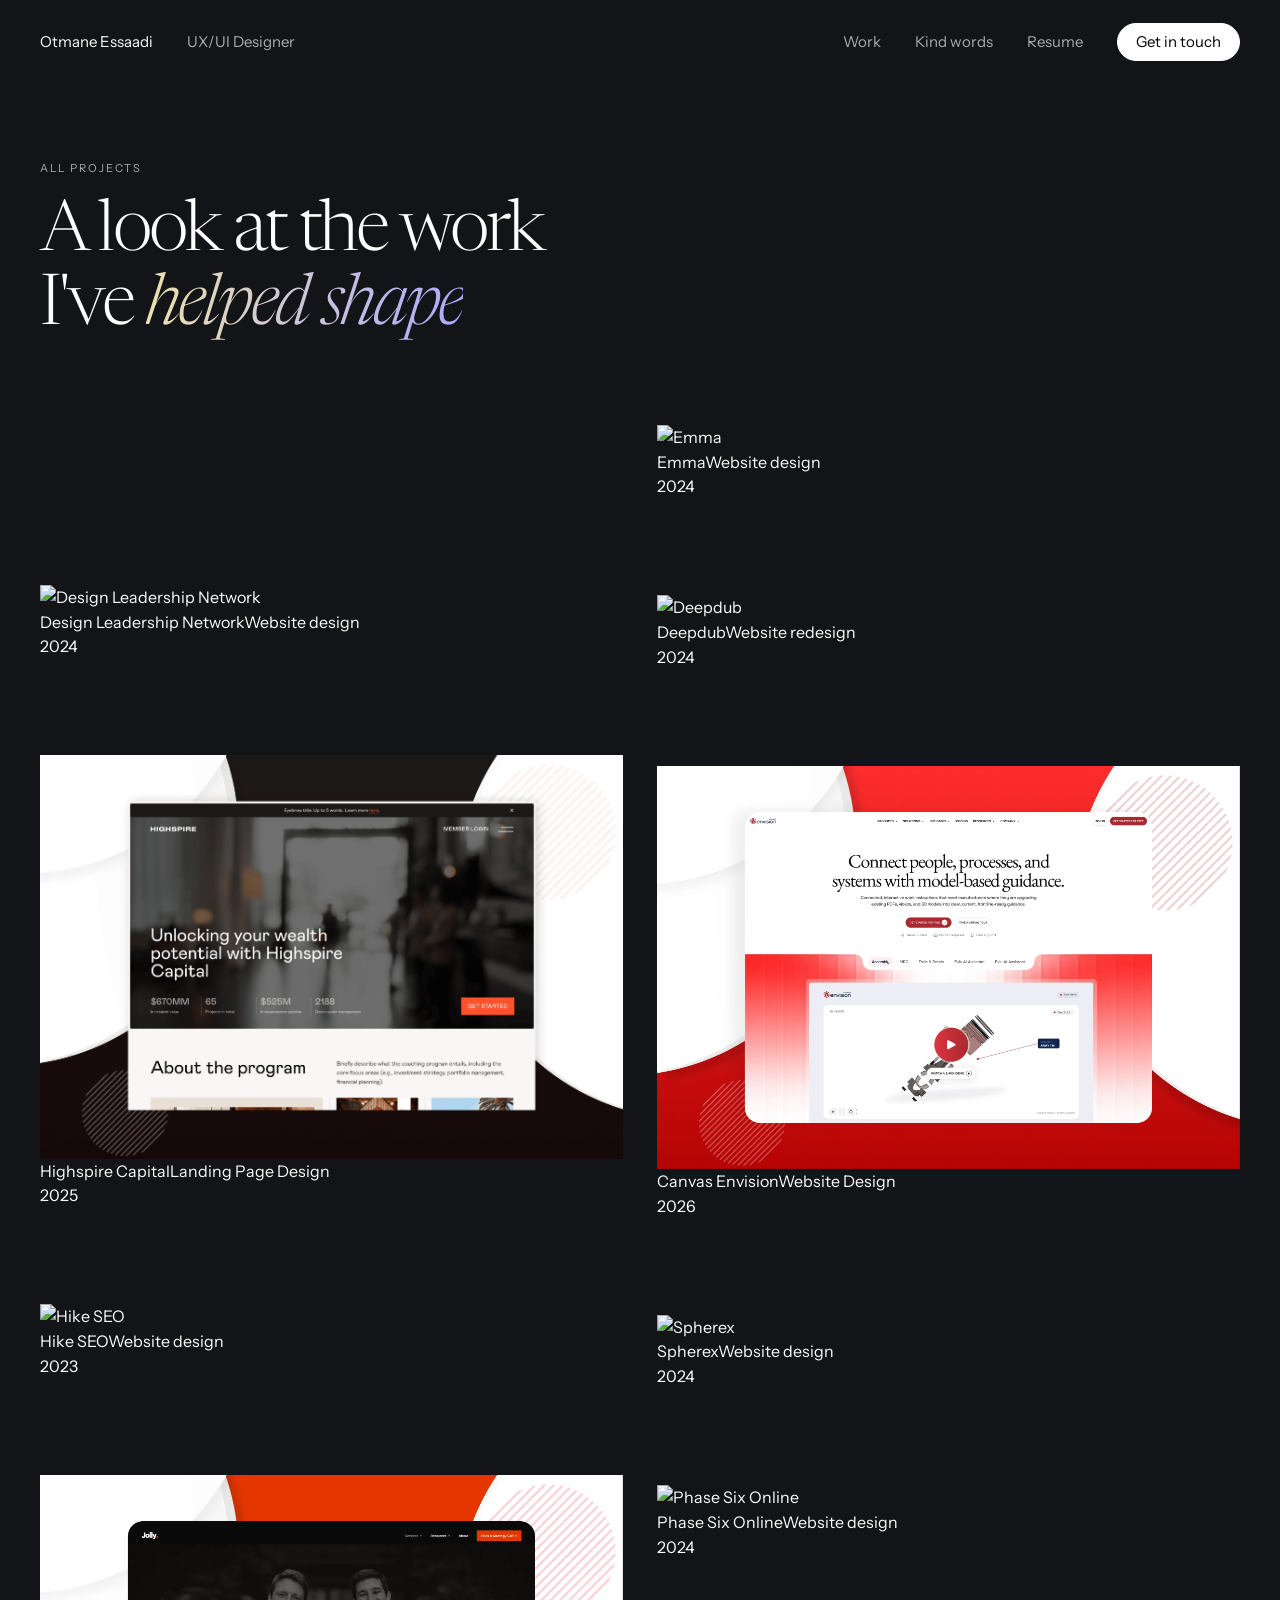
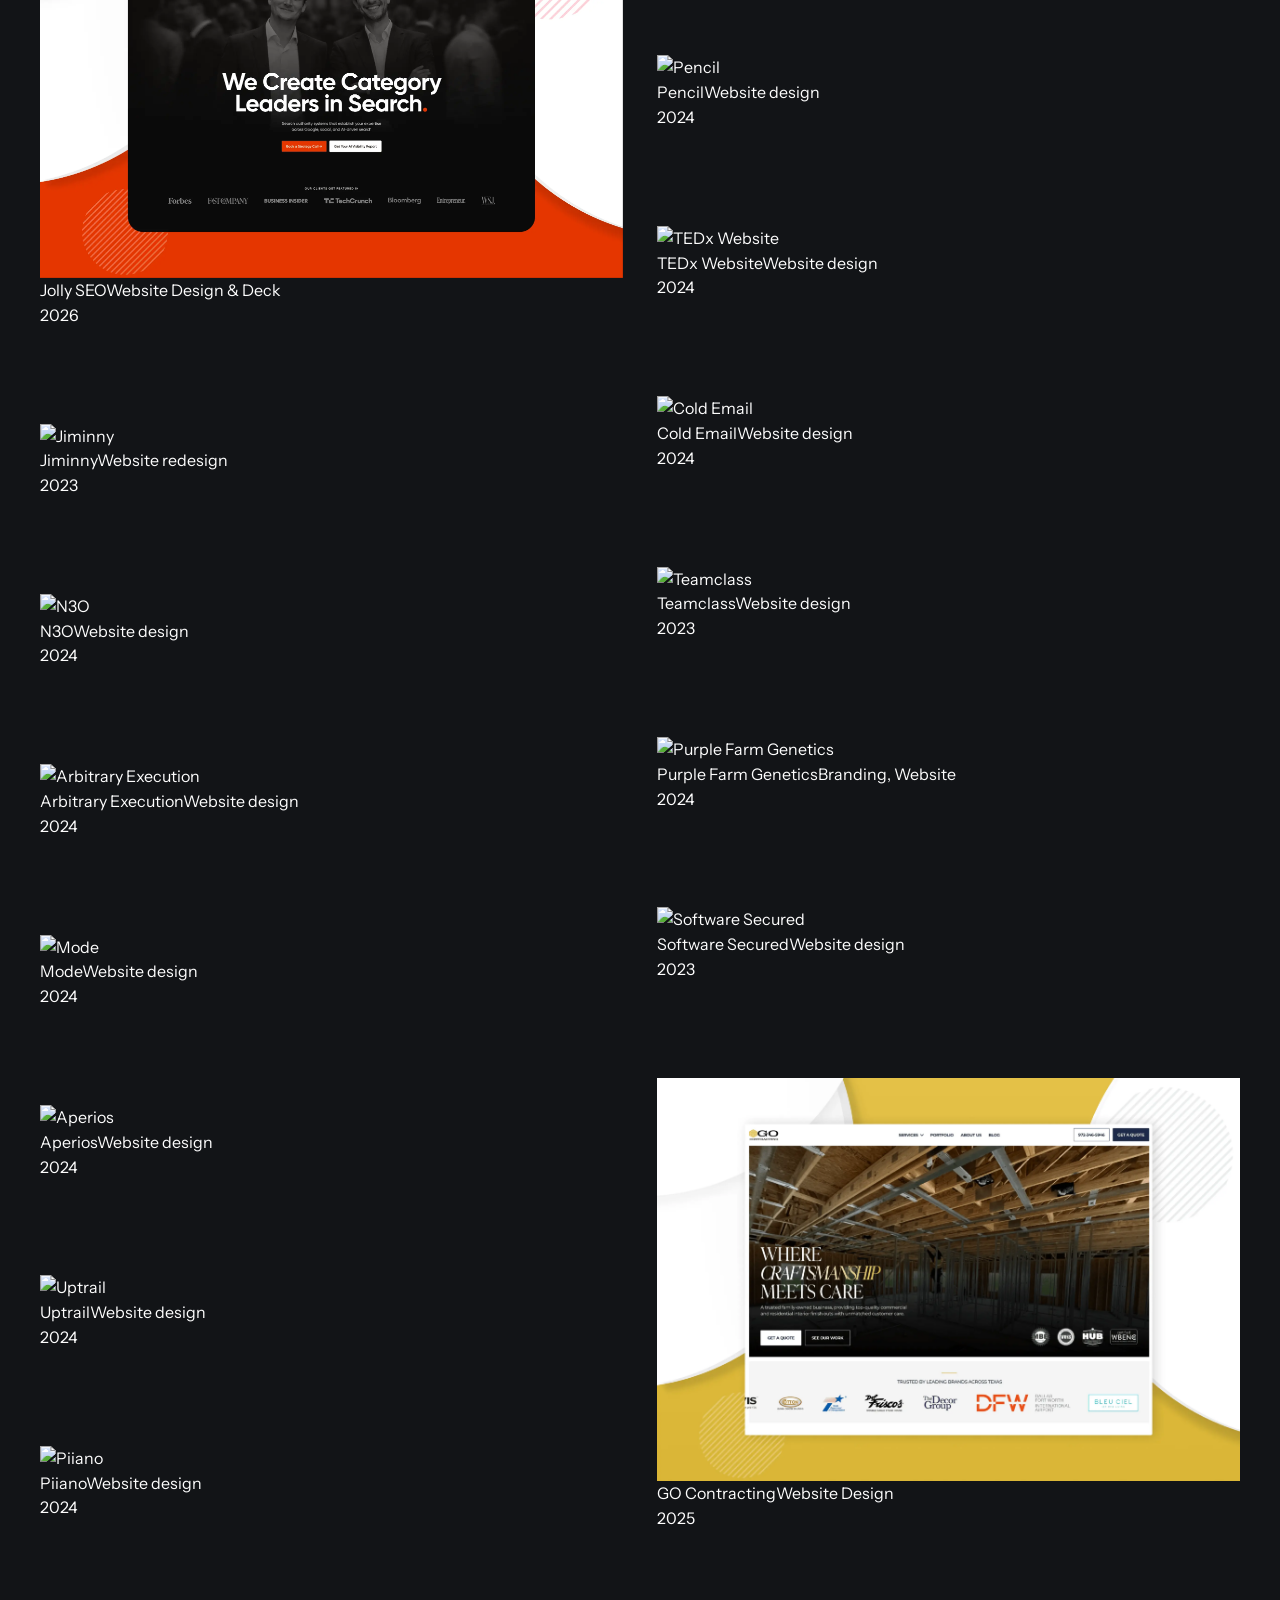
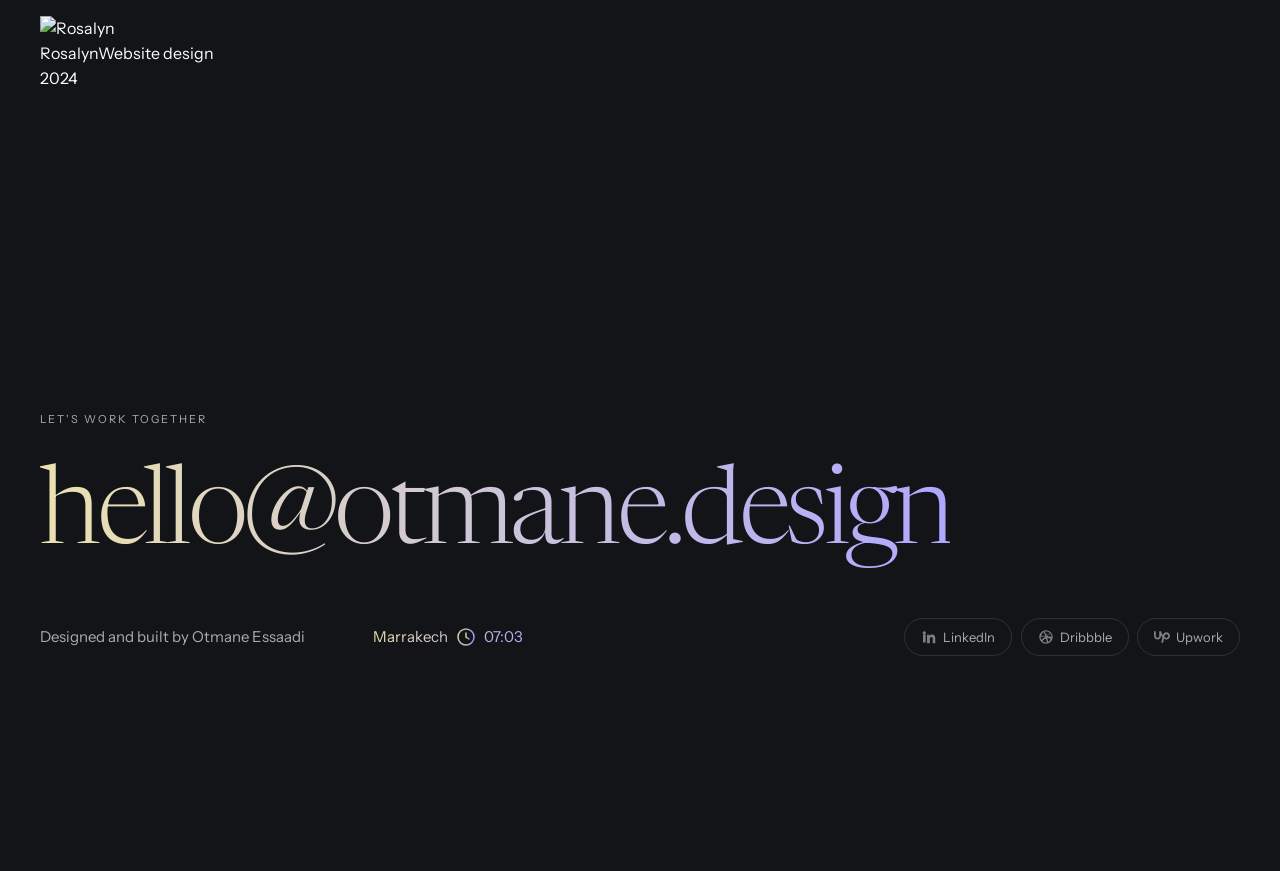
==== work.html @ 9b6d316b "as" ====
<!DOCTYPE html>
<html lang="en">
<head>
<meta charset="UTF-8" />
<meta name="viewport" content="width=device-width, initial-scale=1" />
<title>Work — Otmane Essaadi</title>
<meta name="description" content="Selected work by Otmane Essaadi — UX/UI Designer based in Marrakech. Website design, digital product design, and design systems for clients worldwide." />
<meta name="robots" content="index, follow" />
<meta property="og:type" content="website" />
<meta property="og:url" content="https://otmane.design/work" />
<meta property="og:title" content="Work — Otmane Essaadi" />
<meta property="og:description" content="Selected work by Otmane Essaadi — UX/UI Designer based in Marrakech." />
<meta property="og:image" content="https://otmane.design/assets/img/highspire/mockup-3.webp" />
<meta name="twitter:card" content="summary_large_image" />
<meta name="twitter:title" content="Work — Otmane Essaadi" />
<meta name="twitter:image" content="https://otmane.design/assets/img/highspire/mockup-3.webp" />
<meta name="theme-color" content="#121417" />
<link rel="icon" type="image/png" href="/assets/img/favicon.png" />
<link rel="apple-touch-icon" href="/assets/img/favicon.png" />
<link rel="preconnect" href="https://fonts.googleapis.com" />
<link rel="preconnect" href="https://fonts.gstatic.com" crossorigin />
<link href="https://fonts.googleapis.com/css2?family=Instrument+Sans:wght@400;500;600;700&family=Newsreader:ital,wght@0,300;1,300&display=swap" rel="stylesheet" />
<link rel="stylesheet" href="/assets/style.css" />
<script src="/assets/ui.js"></script>
<script type="text/javascript">
    (function(c,l,a,r,i,t,y){
        c[a]=c[a]||function(){(c[a].q=c[a].q||[]).push(arguments)};
        t=l.createElement(r);t.async=1;t.src="https://www.clarity.ms/tag/"+i;
        y=l.getElementsByTagName(r)[0];y.parentNode.insertBefore(t,y);
    })(window, document, "clarity", "script", "xt51iv38h2");
</script>
</head>
<body>

  <div class="pg-transition" id="pgTransition" aria-hidden="true"></div>

  <div class="cursor" id="cursorFollower" aria-hidden="true"><svg class="cursor__arrow" viewBox="0 0 24 24" fill="none" stroke="currentColor" stroke-width="2"><path d="M7 17 17 7M9 7h8v8"/></svg></div>

  <nav class="nav" id="nav">
    <div class="nav__inner">
      <div class="nav__id">
        <a href="/" class="nav__name" data-name></a>
        <span class="nav__role" data-role-title></span>
      </div>
      <div class="nav__links">
        <a href="work.html" class="nav__link--desktop">Work</a>
        <a href="index.html#kindwords" class="nav__link--desktop">Kind words</a>
        <a href="#" class="nav__link--desktop" data-nav-resume>Resume</a>
        <a href="#" class="nav__cta" data-work-cta>Get in touch</a>
        <button class="nav__burger" id="navBurger" type="button" aria-label="Open menu" aria-expanded="false" aria-controls="mobileMenu">
          <span class="nav__burger-box"><span></span><span></span></span>
        </button>
      </div>
    </div>
  </nav>

  <div class="mobile-menu" id="mobileMenu" aria-hidden="true">
    <div class="mobile-menu__links">
      <a href="work.html">Work</a>
      <a href="index.html#kindwords">Kind words</a>
      <a href="#" data-mobile-resume>Resume</a>
    </div>
    <a href="#" class="mobile-menu__cta" data-work-mobile-cta>Get in touch</a>
    <div class="mobile-menu__foot">
      <a href="#" data-work-mobile-email></a>
      <span>Marrakech, Morocco</span>
    </div>
  </div>

  <main id="caseContent"></main>

  <footer class="contact">
    <div class="contact__wrap">
      <span class="contact__label" data-reveal>Let's work together</span>
      <a href="#" class="contact__email" data-contact-email data-reveal></a>
      <div class="contact__row" data-reveal>
        <div class="contact__meta">
          <span data-contact-credit></span>
          <div class="contact__location">
            <span data-contact-city></span>
            <svg class="contact__clock-icon" viewBox="0 0 20 20" fill="none" xmlns="http://www.w3.org/2000/svg">
              <defs><linearGradient id="cg" x1="0" y1="0" x2="1" y2="0"><stop offset="0%" stop-color="#ebe1b0"/><stop offset="100%" stop-color="#aea8fe"/></linearGradient></defs>
              <circle cx="10" cy="10" r="8" stroke="url(#cg)" stroke-width="1.5"/>
              <path d="M10 6v4l3 2" stroke="url(#cg)" stroke-width="1.5" stroke-linecap="round"/>
            </svg>
            <span data-contact-time></span>
          </div>
        </div>
        <div class="contact__socials" data-contact-socials></div>
      </div>
    </div>
  </footer>

<script src="https://cdn.jsdelivr.net/npm/marked@12.0.2/marked.min.js"></script>
<script>
  const esc = (s='') => String(s).replace(/[&<>"]/g,c=>({'&':'&amp;','<':'&lt;','>':'&gt;','"':'&quot;'}[c]));
  const abs = (p='') => p.startsWith('http')||p.startsWith('/') ? p : '/'+p;

  async function loadJSON(path){
    const r = await fetch(path,{cache:'no-store'});
    if(!r.ok) throw new Error('Failed: '+path);
    return r.json();
  }

  function renderChrome(site){
    document.querySelectorAll('[data-name]').forEach(el=>el.textContent=site.name||'');
    document.querySelectorAll('[data-role-title]').forEach(el=>el.textContent=site.role_title||'');

    const contactEmail = document.querySelector('[data-contact-email]');
    if(contactEmail){ contactEmail.href='mailto:'+(site.email||''); contactEmail.textContent=site.email||''; }

    const email = site.email || '';
    document.querySelectorAll('[data-work-cta],[data-work-mobile-cta]').forEach(el=>{ el.href='mailto:'+email; });
    const mobileEmailEl = document.querySelector('[data-work-mobile-email]');
    if(mobileEmailEl){ mobileEmailEl.href='mailto:'+email; mobileEmailEl.textContent=email; }
    const resumeUrl = site.resume_url || '#';
    document.querySelectorAll('[data-nav-resume],[data-mobile-resume]').forEach(el=>{
      el.href=resumeUrl; el.target='_blank'; el.rel='noopener';
    });

    const credit = document.querySelector('[data-contact-credit]');
    if(credit) credit.textContent = 'Designed and built by ' + (site.name||'');

    const cityEl = document.querySelector('[data-contact-city]');
    if(cityEl && Array.isArray(site.meta_grid)){
      const based = site.meta_grid.find(m=>(m.label||'').toLowerCase()==='based');
      if(cityEl) cityEl.textContent = based ? (based.value||'').split(',')[0] : '';
    }

    const timeEl = document.querySelector('[data-contact-time]');
    function updateClock(){
      if(!timeEl) return;
      timeEl.textContent = new Intl.DateTimeFormat('en-GB',{hour:'2-digit',minute:'2-digit',hour12:false,timeZone:'Africa/Casablanca'}).format(new Date());
    }
    updateClock();
    setInterval(updateClock, 30000);

    const SOCIAL_ICONS = {
      'linkedin': '<svg viewBox="0 0 24 24" fill="currentColor" width="16" height="16"><path d="M4.98 3.5a2.5 2.5 0 1 1 0 5 2.5 2.5 0 0 1 0-5zM3 8.75h4v11.5H3zM9 8.75h3.8v1.57h.05A4.17 4.17 0 0 1 16.6 8.4c4 0 4.75 2.63 4.75 6.05v6.8H17.6v-6.03c0-1.44-.03-3.29-2-3.29s-2.32 1.57-2.32 3.19v6.13H9z"/></svg>',
      'upwork': '<svg viewBox="0 0 24 24" fill="currentColor" width="16" height="16"><path d="M18.561 13.158c-1.102 0-2.135-.467-3.074-1.227l.228-1.076.008-.042c.207-1.143.849-3.06 2.839-3.06 1.492 0 2.703 1.212 2.703 2.703-.001 1.489-1.212 2.702-2.704 2.702zm0-8.14c-2.539 0-4.51 1.649-5.31 4.366-1.22-1.834-2.148-4.036-2.687-5.892H7.828v7.112c-.002 1.406-1.141 2.546-2.547 2.546-1.405 0-2.543-1.14-2.545-2.546V3.492H0v7.112c0 2.914 2.37 5.303 5.281 5.303 2.913 0 5.283-2.389 5.283-5.303v-1.19c.529 1.107 1.182 2.229 1.974 3.221l-1.673 7.873h2.797l1.213-5.71c1.063.679 2.285 1.109 3.686 1.109 3 0 5.439-2.452 5.439-5.45 0-3.001-2.439-5.439-5.439-5.439z"/></svg>',
      'behance': '<svg viewBox="0 0 24 24" fill="currentColor" width="16" height="16"><path d="M9.04 5.5c.77 0 1.48.06 2.12.2.64.13 1.2.35 1.64.67.45.31.79.72 1.03 1.23.24.5.36 1.12.36 1.86 0 .8-.18 1.47-.54 2a3.5 3.5 0 0 1-1.54 1.24c.93.27 1.63.74 2.09 1.42.46.67.69 1.48.69 2.42 0 .82-.17 1.52-.5 2.1a4.1 4.1 0 0 1-1.34 1.43c-.56.37-1.2.63-1.91.79-.7.16-1.42.24-2.14.24H2V5.5h7.04zm-.4 6.22c.63 0 1.15-.15 1.55-.45.4-.3.6-.77.6-1.41 0-.35-.06-.64-.19-.88a1.5 1.5 0 0 0-.52-.56 2.1 2.1 0 0 0-.76-.3 4.1 4.1 0 0 0-.9-.09H5v3.69h3.64zm.2 6.52c.34 0 .67-.04.97-.1.31-.07.58-.18.81-.33.24-.16.43-.37.57-.63.14-.26.21-.59.21-.98 0-.78-.22-1.34-.66-1.67-.43-.33-1.01-.5-1.72-.5H5v4.2h3.84zm9.54-1.37c.42.41.97.61 1.72.61.54 0 1-.13 1.39-.39.39-.26.63-.54.72-.83h2.64c-.42 1.3-1.07 2.23-1.95 2.78-.87.55-1.93.83-3.16.83-.86 0-1.63-.14-2.32-.41a5.04 5.04 0 0 1-1.74-1.16 5.23 5.23 0 0 1-1.1-1.78 6.4 6.4 0 0 1-.39-2.26c0-.8.14-1.56.41-2.25.28-.7.67-1.3 1.17-1.8a5.3 5.3 0 0 1 1.77-1.18c.68-.28 1.44-.42 2.27-.42.93 0 1.74.18 2.44.54.7.36 1.27.84 1.72 1.44.44.6.76 1.28.94 2.04.19.77.25 1.57.19 2.41h-7.88c.04.85.3 1.53.72 1.94zm3.02-4.98c-.34-.37-.85-.56-1.52-.56-.44 0-.82.08-1.12.23-.3.15-.55.34-.73.57-.19.22-.32.46-.4.72a3 3 0 0 0-.13.73h4.56c-.1-.73-.32-1.32-.66-1.69z"/></svg>',
      'dribbble': '<svg viewBox="0 0 24 24" fill="currentColor" width="16" height="16"><path d="M12 2C6.48 2 2 6.48 2 12s4.48 10 10 10 10-4.48 10-10S17.52 2 12 2zm6.6 4.84a8.35 8.35 0 0 1 1.9 4.71c-.28-.06-3.06-.62-5.86-.27-.06-.16-.13-.32-.2-.48-.18-.43-.38-.86-.59-1.27 3.13-1.28 4.56-3.11 4.75-3.69zM12 3.67c2.16 0 4.14.79 5.67 2.08-.17.55-1.47 2.26-4.48 3.38A38.5 38.5 0 0 0 9.34 3.9 8.38 8.38 0 0 1 12 3.67zM7.6 4.67a36.6 36.6 0 0 1 3.79 5.18C8.38 10.73 5.5 10.75 5.19 10.75h-.05A8.38 8.38 0 0 1 7.6 4.67zM3.67 12l.03-.3c.29.01 3.73.08 6.88-.96.19.38.38.76.55 1.14-.1.03-.19.06-.28.1-3.26 1.05-5 4.15-5.14 4.4A8.35 8.35 0 0 1 3.67 12zm8.33 8.33c-1.97 0-3.79-.68-5.22-1.81.1-.24 1.41-2.97 4.97-4.2.02 0 .03-.01.05-.01a33.5 33.5 0 0 1 1.72 5.82 8.3 8.3 0 0 1-1.52.2zm3.38-.87A34.9 34.9 0 0 0 13.83 14c2.6-.41 4.88.27 5.16.35a8.37 8.37 0 0 1-3.61 5.11z"/></svg>'
    };

    const socWrap = document.querySelector('[data-contact-socials]');
    if(socWrap && Array.isArray(site.socials)){
      socWrap.innerHTML = site.socials.map(l=>{
        const key=(l.label||'').toLowerCase();
        const icon=SOCIAL_ICONS[key]||'';
        return '<a href="'+esc(l.url)+'" target="_blank" rel="noopener">'+icon+esc(l.label)+'</a>';
      }).join('');
    }
  }

  function metaFact(label, value){
    if(!value) return '';
    return '<div class="cs-fact">'
      + '<dt class="cs-fact__label">'+esc(label)+'</dt>'
      + '<dd class="cs-fact__value">'+esc(value)+'</dd>'
      + '</div>';
  }

  // Transforms marked prose HTML into two-column aside layout:
  // h2 title left (~30%), following paragraphs right (~70%)
  function reformatProse(html){
    const tmp = document.createElement('div');
    tmp.innerHTML = html;
    const children = Array.from(tmp.children);
    let out = '';
    let i = 0;
    while(i < children.length){
      const el = children[i];
      if(el.tagName === 'H2'){
        // Collect all content until next h2
        const title = el.outerHTML;
        let content = '';
        i++;
        while(i < children.length && children[i].tagName !== 'H2'){
          content += children[i].outerHTML;
          i++;
        }
        out += '<div class="prose-row">'
          + '<div class="prose-row__title">'+title+'</div>'
          + '<div class="prose-row__content">'+content+'</div>'
          + '</div>';
      } else {
        out += el.outerHTML;
        i++;
      }
    }
    return out;
  }

  function renderCase(p, allProjects, site){
    document.title = (p.title||'Case study')+' — '+(site.name||'');
    const main = document.getElementById('caseContent');

    // facts dl
    const facts = [
      metaFact('Scope', p.scope || p.tag),
      metaFact('Role', p.role),
      metaFact('Client', p.client || p.title),
      metaFact('Year', p.year || (p.meta||'').match(/\d{4}[-–]\d{4}|\d{4}/)?.[0])
    ].filter(Boolean).join('');

    // body prose
    const bodyHTML = p.body ? marked.parse(p.body) : '';

    // more projects
    const STATIC_SLUGS = ['canvas-envision','deepdub','highspire','emma','hike-seo','design-leadership-network'];
    const others = allProjects.filter(x=>x.slug!==p.slug).slice(0,3);
    const moreCards = others.map(op=>{
      const opHref = STATIC_SLUGS.indexOf(op.slug)>=0 ? '/work/'+op.slug : 'work.html#'+esc(op.slug||'');
      return '<a class="wcard" href="'+opHref+'" data-reveal>'
        + '<div class="wcard__img"><img src="'+esc(abs(op.image||''))+'" alt="'+esc(op.title||'')+'" loading="lazy"/></div>'
        + '<div class="wcard__info">'
        +   '<div class="wcard__left"><span class="wcard__title">'+esc(op.title||'')+'</span>'
        +     '<span class="wcard__discipline">'+esc(op.tag||'')+'</span></div>'
        +   '<span class="wcard__year">'+esc(op.year||'')+'</span>'
        + '</div></a>';
    }).join('');

    // build gallery: only widescreen hero + before/after slider
    function buildGalleryItems(gallery){
      const items = [];
      for(const img of gallery){
        if(img.wide){
          items.push('<div class="cs-img cs-img--full" data-reveal><img src="'+esc(abs(img.src))+'" alt="'+esc(img.alt||'')+'" loading="lazy" /></div>');
        } else if(img.type === 'slider' && img.before && img.after){
          const id = 'slider-'+(Math.random().toString(36).slice(2));
          items.push(
            '<div class="cs-slider" data-reveal id="'+id+'">'
            + '<div class="cs-slider__track">'
            +   '<div class="cs-slider__after"><img src="'+esc(abs(img.after))+'" alt="After" loading="lazy" /></div>'
            +   '<div class="cs-slider__before"><img src="'+esc(abs(img.before))+'" alt="Before" loading="lazy" /></div>'
            +   '<div class="cs-slider__divider">'
            +     '<div class="cs-slider__line"></div>'
            +     '<div class="cs-slider__handle">'
            +       '<svg viewBox="0 0 24 24" fill="none" xmlns="http://www.w3.org/2000/svg" width="20" height="20"><path d="M8 5L3 12L8 19" stroke="currentColor" stroke-width="1.5" stroke-linecap="round" stroke-linejoin="round"/><path d="M16 5L21 12L16 19" stroke="currentColor" stroke-width="1.5" stroke-linecap="round" stroke-linejoin="round"/></svg>'
            +     '</div>'
            +   '</div>'
            + '</div>'
            + '<div class="cs-slider__labels">'
            +   '<span class="cs-slider__label">Before</span>'
            +   '<span class="cs-slider__label">After</span>'
            + '</div>'
            + '</div>'
          );
        }
        // skip narrow display images — only wide and slider shown
      }
      return items;
    }

    const gallery = Array.isArray(p.gallery) && p.gallery.length ? p.gallery : (p.image ? [{src:p.image,alt:p.title,wide:true}] : []);
    const galleryItems = buildGalleryItems(gallery);
    // First item is the widescreen cover, rest (slider) go in body
    const coverHTML = galleryItems.length ? '<section class="cs-cover-wrap">'+galleryItems[0]+'</section>' : '';
    const sliderHTML = galleryItems.length > 1 ? '<div class="cs-gallery">'+galleryItems.slice(1).join('')+'</div>' : '';

    main.innerHTML =
      '<section class="cs-hero" data-reveal>'
      +   '<div class="cs-hero__wrap">'
      +     '<a class="cs-back" href="work.html">← Back to all projects</a>'
      +     '<p class="cs-category">'+esc(p.tag||p.scope||'Project')+'</p>'
      +     '<div class="cs-title-row">'
      +       '<h1 class="cs-title">'+esc(p.summary||p.title||'')+'</h1>'
      +       (p.liveUrl ? '<a class="cs-live-link" href="'+esc(p.liveUrl)+'" target="_blank" rel="noopener">Visit live website <span class="cs-live-arrow">↗</span></a>' : '')
      +     '</div>'
      +     (facts ? '<dl class="cs-facts">'+facts+'</dl>' : '')
      +   '</div>'
      + '</section>'
      + coverHTML
      + (bodyHTML || sliderHTML ? '<section class="cs-body"><div class="cs-body__wrap"><div class="prose" data-reveal>'+reformatProse(bodyHTML)+'</div>'+(sliderHTML ? '<h2 class="cs-section-heading" data-reveal>Before &amp; After</h2>'+sliderHTML : '')+'</div></section>' : '')
      + (moreCards ? '<section class="cs-more"><div class="cs-more__wrap"><h2 class="cs-section-heading" data-reveal>More projects</h2><div class="cs-more__list">'+moreCards+'</div></div></section>' : '');

    // Init sliders after DOM is set
    initSliders();
  }

  function renderWorkListing(projects, site){
    document.title = 'Work — '+(site.name||'');
    const main = document.getElementById('caseContent');
    const STATIC = ['canvas-envision','deepdub','highspire','emma','hike-seo','design-leadership-network'];

    // Featured first, then rest
    const featured = projects.filter(p=>p.featured);
    const rest = projects.filter(p=>!p.featured);
    const ordered = [...featured, ...rest];

    function buildCard(p){
      const href = STATIC.indexOf(p.slug)>=0 ? '/work/'+p.slug : 'work.html#'+esc(p.slug||'');
      return '<a class="wl-card" href="'+href+'">'
        + '<div class="wl-card__img"><img src="'+esc(abs(p.image||''))+'" alt="'+esc(p.title||'')+'" loading="lazy" /></div>'
        + '<div class="wl-card__info">'
        +   '<div class="wl-card__left">'
        +     '<span class="wl-card__title">'+esc(p.title||'')+'</span>'
        +     '<span class="wl-card__tag">'+esc(p.tag||'')+'</span>'
        +   '</div>'
        +   '<span class="wl-card__year">'+esc(p.year||'')+'</span>'
        + '</div>'
        + '</a>';
    }

    const colA = ordered.filter((_,i)=>i%2===0);
    const colB = ordered.filter((_,i)=>i%2===1);

    main.innerHTML =
      '<section class="wl-hero">'
      +   '<div class="wl-wrap">'
      +     '<p class="wl-eyebrow" data-reveal>All projects</p>'
      +     '<h1 class="wl-heading" data-reveal>A look at the work<br>I&#39;ve <em>helped shape</em></h1>'
      +   '</div>'
      + '</section>'
      + '<section class="wl-main">'
      +   '<div class="wl-wrap">'
      +     '<div class="wl-list">'
      +       '<div class="wl-col wl-col--offset">'+colA.map(buildCard).join('')+'</div>'
      +       '<div class="wl-col">'+colB.map(buildCard).join('')+'</div>'
      +     '</div>'
      +   '</div>'
      + '</section>';

    // Scroll-reveal each card as it enters the viewport
    const obs = new IntersectionObserver(entries=>{
      entries.forEach(e=>{
        if(e.isIntersecting){ e.target.classList.add('wl-card--visible'); obs.unobserve(e.target); }
      });
    },{threshold:0.08, rootMargin:'0px 0px -40px 0px'});
    main.querySelectorAll('.wl-card').forEach(c=>obs.observe(c));
  }

  function renderNotFound(){
    document.title = 'Not found';
    document.getElementById('caseContent').innerHTML =
      '<section class="cs-hero"><div class="cs-hero__wrap">'
      + '<a class="cs-back" href="work.html">← Back to all projects</a>'
      + '<h1 class="cs-title">Project not found</h1>'
      + '<p class="cs-summary"><a href="index.html">Back to home</a></p>'
      + '</div></section>';
  }

  function setupNav(){
    const nav = document.getElementById('nav');
    const onScroll = ()=>nav.classList.toggle('scrolled', window.scrollY>8);
    onScroll();
    window.addEventListener('scroll', onScroll, {passive:true});
  }

  function setupReveal(){
    const io = new IntersectionObserver(entries=>{
      const groups = new Map();
      entries.forEach(e=>{
        if(e.isIntersecting){
          const parent = e.target.parentElement;
          const count = groups.get(parent)||0;
          e.target.style.transitionDelay = (count*90)+'ms';
          groups.set(parent, count+1);
          e.target.classList.add('in');
          io.unobserve(e.target);
        }
      });
    }, {threshold:.06});
    document.querySelectorAll('[data-reveal]').forEach(el=>io.observe(el));
  }



  function setupMobileMenu(){
    const burger = document.getElementById('navBurger');
    const menu = document.getElementById('mobileMenu');
    if(!burger||!menu) return;
    function close(){
      burger.classList.remove('is-open');
      menu.classList.remove('is-open');
      burger.setAttribute('aria-expanded','false');
      menu.setAttribute('aria-hidden','true');
      document.body.classList.remove('menu-open');
    }
    burger.addEventListener('click',()=>{
      burger.classList.contains('is-open') ? close() : (()=>{
        burger.classList.add('is-open');
        menu.classList.add('is-open');
        burger.setAttribute('aria-expanded','true');
        menu.setAttribute('aria-hidden','false');
        document.body.classList.add('menu-open');
      })();
    });
    menu.querySelectorAll('a').forEach(a=>a.addEventListener('click',close));
    window.addEventListener('keydown',e=>{ if(e.key==='Escape') close(); });
  }

  function initSliders(){
    document.querySelectorAll('.cs-slider').forEach(slider => {
      const track = slider.querySelector('.cs-slider__track');
      const beforePane = slider.querySelector('.cs-slider__before');
      const beforeImg = beforePane?.querySelector('img');
      const divider = slider.querySelector('.cs-slider__divider');
      if(!track||!beforePane||!divider) return;

      function setPos(x){
        const rect = track.getBoundingClientRect();
        const pct = Math.min(100, Math.max(0, (x - rect.left) / rect.width * 100));
        // Clip the before pane
        beforePane.style.width = pct + '%';
        // Stretch before image to track width so it doesn't squash
        if(beforeImg) beforeImg.style.width = rect.width + 'px';
        divider.style.left = pct + '%';
      }

      // Init at 50%
      setPos(track.getBoundingClientRect().left + track.getBoundingClientRect().width * 0.5);

      let dragging = false;
      divider.addEventListener('mousedown', e => { dragging = true; e.preventDefault(); });
      track.addEventListener('mousedown', e => { dragging = true; setPos(e.clientX); });
      window.addEventListener('mousemove', e => { if(dragging) setPos(e.clientX); });
      window.addEventListener('mouseup', () => { dragging = false; });
      divider.addEventListener('touchstart', e => { dragging = true; e.preventDefault(); }, {passive:false});
      track.addEventListener('touchstart', e => { dragging = true; setPos(e.touches[0].clientX); }, {passive:true});
      window.addEventListener('touchmove', e => { if(dragging) setPos(e.touches[0].clientX); }, {passive:true});
      window.addEventListener('touchend', () => { dragging = false; });

      // Recompute on resize
      window.addEventListener('resize', () => {
        setPos(track.getBoundingClientRect().left + track.getBoundingClientRect().width * parseFloat(beforePane.style.width) / 100);
      }, {passive:true});
    });
  }

  window.addEventListener('hashchange',()=>location.reload());

  (async function init(){
    try{
      const hashSlug = decodeURIComponent((location.hash||'').replace(/^#/,''));
      const pathSlug = location.pathname.split('/').filter(Boolean).pop();
      const slug = hashSlug || (pathSlug !== 'work.html' ? pathSlug : '');
      const [site, proj] = await Promise.all([loadJSON('/data/site.json'), loadJSON('/data/projects.json')]);
      renderChrome(site);
      const list = proj.projects||[];
      const featured = list.filter(p => p.featured);
      if(!slug){
        renderWorkListing(list, site);
      } else {
        const p = list.find(x=>x.slug===slug);
        if(!p) renderWorkListing(list, site);
        else renderCase(p, list, site);
      }
    }catch(err){
      console.error(err); renderNotFound();
    }finally{
      document.body.classList.add('ready');
      setupNav();
      setupReveal();
      setupMobileMenu();
    }
  })();
</script>

<script>
(function(){
  var overlay = document.getElementById('pgTransition');
  if(!overlay) return;

  var COVER = 450;   // time for overlay to cover screen before navigating

  function clearOverlay(){
    overlay.classList.remove('is-entering');
    overlay.classList.remove('is-leaving');
    overlay.style.pointerEvents = '';
  }

  function transitionTo(href){
    overlay.style.pointerEvents = 'all';
    overlay.classList.remove('is-leaving');
    void overlay.offsetWidth;
    overlay.classList.add('is-entering');
    setTimeout(function(){ window.location.href = href; }, COVER);
  }

  document.addEventListener('click', function(e){
    var a = e.target.closest('a');
    if(!a) return;
    var href = a.getAttribute('href');
    if(!href) return;
    if(a.target === '_blank') return;
    if(href.startsWith('mailto:') || href.startsWith('http') || href.startsWith('#')) return;
    var base = href.split('#')[0];
    var cur = window.location.pathname.split('/').pop();
    if(base === '' || base === cur) return;
    e.preventDefault();
    transitionTo(href);
  });

  // On load: play the reveal, then ALWAYS clear (never leave the page covered)
  clearOverlay();
  void overlay.offsetWidth;
  overlay.classList.add('is-leaving');
  overlay.addEventListener('animationend', clearOverlay, {once:true});
  setTimeout(clearOverlay, 1200);              // safety net

  // If the browser restores this page from bfcache, make sure it is not covered
  window.addEventListener('pageshow', clearOverlay);
})();
</script>

</body>
</html>
---- assets/style.css ----
/* ============================================================
   Portfolio — shared styles
   Instrument Sans (body/UI) · Newsreader (headline) · dark ink (#121417) · restrained accents
   ============================================================ */

/* ============================================================
   Page loader
   ============================================================ */
.loader{
  position:fixed;
  inset:0;
  z-index:10000;
  background:#ebe1b0;
  display:flex;
  align-items:center;
  justify-content:center;
  overflow:hidden;
  transition:transform .6s cubic-bezier(.76,0,.24,1);
  will-change:transform;
}
.loader.is-done{
  transform:translateY(-100%);
}
.loader__imgs{
  position:relative;
  width:clamp(260px,28vw,420px);
  aspect-ratio:4/3;
}
.loader__img{
  position:absolute;
  inset:0;
  width:100%;
  height:100%;
  object-fit:cover;
  opacity:0;
  transition:opacity .3s ease;
  border-radius:4px;
}
.loader__img.is-active{
  opacity:1;
}
.loader__count{
  position:absolute;
  bottom:32px;
  right:40px;
  font-family:"Newsreader","Georgia",serif;
  font-style:italic;
  font-weight:300;
  font-size:clamp(48px,7vw,96px);
  color:#121417;
  letter-spacing:-.04em;
  line-height:1;
  z-index:2;
  pointer-events:none;
  font-variant-numeric:tabular-nums;
}
@media (max-width:720px){
  .loader__count{bottom:24px;right:20px}
  .loader__imgs{width:80vw}
}

:root{
  --bg:#121417;
  --ink:#fdfdfd;
  --ink-soft:rgba(253,253,253,.65);
  --ink-faint:rgba(253,253,253,.45);
  --line:rgba(255,255,255,.12);
  --line-strong:rgba(255,255,255,.22);
  --accent:#4aa36c;
  --card:rgba(255,255,255,.04);
  --shadow:0 1px 2px rgba(0,0,0,.2),0 12px 32px -16px rgba(0,0,0,.5);
  --ease:cubic-bezier(.22,.61,.36,1);
  --maxw:1521.5px;
}

*{box-sizing:border-box;margin:0;padding:0}
html{scroll-behavior:smooth;scroll-padding-top:100px;-webkit-text-size-adjust:100%}
body{
  background:var(--bg);
  color:var(--ink);
  font-family:"Instrument Sans",system-ui,sans-serif;
  font-weight:400;
  line-height:1.55;
  -webkit-font-smoothing:antialiased;
  text-rendering:optimizeLegibility;
  overflow-x:hidden;
}
/* Loader simply sits on top — no need to hide content underneath */
a{color:inherit;text-decoration:none}
img{max-width:100%;display:block}
::selection{background:var(--ink);color:var(--bg)}

.wrap{max-width:var(--maxw);margin:0 auto;padding:0}

/* ---------- nav (Figma exact) ---------- */
.nav{
  position:fixed;
  top:0;left:0;right:0;
  z-index:60;
  background:transparent;
  backdrop-filter:none;
  -webkit-backdrop-filter:none;
  transition:background .5s var(--ease),backdrop-filter .5s var(--ease);
}
.nav.scrolled{
  background:rgba(18,20,23,.7);
  backdrop-filter:saturate(160%) blur(16px);
  -webkit-backdrop-filter:saturate(160%) blur(16px);
  box-shadow:0 1px 0 rgba(255,255,255,.06);
}
.nav__inner{
  max-width:1521.5px;
  margin:0 auto;
  min-height:84px;
  padding:21.25px 0;
  box-sizing:border-box;
  display:flex;
  align-items:center;
  justify-content:space-between;
}
.nav__id{
  display:flex;
  align-items:baseline;
  gap:34px;
  font-family:"Instrument Sans",system-ui,sans-serif;
  font-size:15px;
  font-weight:400;
  line-height:22.5px;
  white-space:nowrap;
}
.nav__name{color:#fdfdfd}
.nav__role{color:rgba(253,253,253,.65)}

.nav__links{display:flex;align-items:center;gap:34px}
.nav__links a{
  font-family:"Instrument Sans",system-ui,sans-serif;
  font-size:15px;
  font-weight:400;
  line-height:22.5px;
  color:rgba(253,253,253,.65);
  white-space:nowrap;
  transition:color .25s var(--ease);
  position:relative;
}
.nav__links a:not(.nav__cta)::after{
  content:'';
  position:absolute;
  bottom:-2px;left:0;
  width:100%;height:1px;
  background:linear-gradient(90deg,#ebe1b0,#aea8fe);
  transform:scaleX(0);
  transform-origin:left;
  transition:transform .4s var(--ease);
}
.nav__links a:hover{color:#fdfdfd}
.nav__links a:not(.nav__cta):hover::after{transform:scaleX(1)}
.nav__cta{
  display:inline-flex;
  align-items:center;
  height:38.25px;
  padding:1px 18px;
  border-radius:9999px;
  background:#ffffff;
  border:1px solid #ffffff;
  color:#000000 !important;
  font-size:15px;
  line-height:15px;
  transition:background .3s var(--ease),color .3s var(--ease),border-color .3s var(--ease);
}
.nav__cta:hover{background:transparent;color:#ffffff !important;border-color:#ffffff}

.nav__burger{
  display:none;
  position:relative;
  width:40px;
  height:40px;
  padding:0;
  border:none;
  background:none;
  cursor:pointer;
  flex-shrink:0;
  align-items:center;
  justify-content:center;
}
.nav__burger-box{
  position:relative;
  display:block;
  width:24px;
  height:14px;
}
.nav__burger-box span{
  position:absolute;
  left:0;right:0;
  height:1px;
  background:#fdfdfd;
  transition:transform .3s var(--ease),top .3s var(--ease),opacity .25s var(--ease);
}
.nav__burger-box span:nth-child(1){top:0}
.nav__burger-box span:nth-child(2){top:13px}
.nav__burger.is-open .nav__burger-box span:nth-child(1){top:6.5px;transform:rotate(45deg)}
.nav__burger.is-open .nav__burger-box span:nth-child(2){top:6.5px;transform:rotate(-45deg)}

.mobile-menu{
  position:fixed;
  inset:0;
  height:100vh;
  height:100dvh;
  z-index:55;
  display:flex;
  flex-direction:column;
  align-items:flex-start;
  justify-content:flex-start;
  gap:28px;
  padding:104px 24px 32px;
  box-sizing:border-box;
  background:rgba(18,20,23,.94);
  backdrop-filter:blur(20px);
  -webkit-backdrop-filter:blur(20px);
  opacity:0;
  visibility:hidden;
  transform:translateY(-16px);
  transition:opacity .4s var(--ease),transform .4s var(--ease),visibility 0s linear .4s;
}
.mobile-menu.is-open{
  opacity:1;
  visibility:visible;
  transform:translateY(0);
  transition:opacity .4s var(--ease),transform .4s var(--ease),visibility 0s;
}
.mobile-menu__links{
  display:flex;
  flex-direction:column;
  gap:4px;
}
.mobile-menu__links a{
  font-family:"Newsreader","Georgia",serif;
  font-style:italic;
  font-weight:300;
  font-size:clamp(32px,11vw,48px);
  color:#fdfdfd;
  opacity:.92;
  position:relative;
  transition:opacity .25s var(--ease);
}
.mobile-menu__links a::after{
  content:'';
  position:absolute;
  bottom:0;left:0;
  width:100%;height:1px;
  background:linear-gradient(90deg,#ebe1b0,#aea8fe);
  transform:scaleX(0);
  transform-origin:left;
  transition:transform .4s var(--ease);
}
.mobile-menu__links a:hover{opacity:1}
.mobile-menu__links a:hover::after{transform:scaleX(1)}
.mobile-menu__cta{
  font-family:"Instrument Sans",system-ui,sans-serif;
  font-style:normal;
  font-weight:500;
  font-size:16px;
  color:#000;
  background:#fdfdfd;
  border:1px solid #fdfdfd;
  padding:12px 26px;
  border-radius:9999px;
  transition:background .3s var(--ease),color .3s var(--ease),border-color .3s var(--ease);
}
.mobile-menu__cta:hover{background:transparent;color:#fdfdfd;border-color:#fdfdfd}
.mobile-menu__foot{
  margin-top:auto;
  display:flex;
  flex-direction:column;
  gap:6px;
}
.mobile-menu__foot a{
  font-family:"Instrument Sans",system-ui,sans-serif;
  font-size:15px;
  color:#aea8fe;
}
.mobile-menu__foot span{
  font-family:"Instrument Sans",system-ui,sans-serif;
  font-size:13px;
  color:rgba(253,253,253,.55);
}
body.menu-open{overflow:hidden}


.hero{
  position:relative;
  color:#fdfdfd;
  overflow:hidden;
  display:flex;
  align-items:center;
  min-height:100vh;
  padding:104px 0 40px;
  box-sizing:border-box;
}
.hero__badge{
  display:inline-flex;
  align-items:center;
  align-self:flex-start;
  gap:8px;
  padding:10px 20px;
  border:1px solid var(--line);
  border-radius:9999px;
  font-size:20px;
  font-family:"Newsreader","Georgia",serif;
  font-weight:300;
  font-style:normal;
  color:var(--ink-soft);
  margin-bottom:32px;
  width:fit-content;
}
.hero__badge em{
  font-style:italic;
  font-family:"Newsreader","Georgia",serif;
  font-weight:300;
  background:linear-gradient(90deg,#ebe1b0,#aea8fe);
  -webkit-background-clip:text;
  background-clip:text;
  color:transparent;
}
@media (max-width:720px){.hero__badge{font-size:16px}}

.hero__inner{
  position:relative;
  z-index:1;
  width:100%;
  max-width:1521.5px;
  margin:0 auto;
  padding:0;
  display:flex;
  flex-direction:column;
}
h1.display{
  margin:0;
  font-family:"Newsreader","Georgia",serif;
  font-weight:300;
  font-style:normal;
  font-size:102px;
  line-height:1;
  letter-spacing:-0.04em;
  color:#fdfdfd;
}
h1.display em{
  font-family:"Newsreader","Georgia",serif;
  font-style:italic;
  font-weight:300;
  background:linear-gradient(90deg,#ebe1b0,#aea8fe);
  -webkit-background-clip:text;
  background-clip:text;
  color:transparent;
  text-decoration:underline;
  text-decoration-color:#aea8fe;
  text-underline-offset:.16em;
}

.hero__bottom{
  margin-top:34px;
  display:flex;
  align-items:flex-end;
  justify-content:space-between;
  gap:40px;
  flex-wrap:wrap;
}

.hero__meta{
  display:grid;
  grid-template-columns:repeat(2,320.88px);
  column-gap:25.5px;
  row-gap:23.375px;
  width:667.25px;
}
.hero__meta-item{display:flex;flex-direction:column;gap:6.38px}
.hero__meta-label{
  font-family:"Instrument Sans",system-ui,sans-serif;
  font-size:11.7px;
  font-weight:400;
  line-height:17.53px;
  letter-spacing:.935px;
  text-transform:uppercase;
  color:rgba(253,253,253,.65);
}
.hero__meta-value{
  font-family:"Instrument Sans",system-ui,sans-serif;
  font-size:15.9px;
  font-weight:400;
  line-height:23.91px;
  color:#fdfdfd;
}

.hero__photo{
  flex:0 0 auto;
  aspect-ratio:620/680;
  height:clamp(280px,42vh,680px);
  width:auto;
  background:#ff6322;
  overflow:hidden;
}
.hero__photo img{
  width:100%;
  height:100%;
  object-fit:cover;
  object-position:center 18%;
  display:block;
}

/* ---------- page transition ---------- */
.pg-transition{
  position:fixed;
  inset:0;
  z-index:9000;
  pointer-events:none;
  background:#ebe1b0;
  transform:translateX(-100%) translateZ(0);
  will-change:transform;
  backface-visibility:hidden;
}
.pg-transition.is-entering{
  animation:pgIn .4s cubic-bezier(.76,0,.24,1) forwards;
}
.pg-transition.is-leaving{
  animation:pgOut .5s cubic-bezier(.76,0,.24,1) forwards;
}
@keyframes pgIn{
  from{transform:translateX(-100%) translateZ(0)}
  to{transform:translateX(0%) translateZ(0)}
}
@keyframes pgOut{
  from{transform:translateX(0%) translateZ(0)}
  to{transform:translateX(100%) translateZ(0)}
}

/* ---------- custom cursor ---------- */
@media (hover:hover) and (pointer:fine){
  *{cursor:none !important}
}
/* NOTE: do NOT add will-change / filter / opacity to an ancestor of .cursor —
   any of those create a compositing layer and silently kill mix-blend-mode. */
.cursor{
  position:fixed;
  top:0;left:0;
  width:20px;
  height:20px;
  border-radius:50%;
  background:#fff;
  mix-blend-mode:difference;
  pointer-events:none;
  z-index:9999;
  opacity:0;
  display:flex;
  align-items:center;
  justify-content:center;
  transform:translate(-300px,-300px) translate(-50%,-50%);
}
/* Black arrow: inside a difference-blended circle, black leaves the backdrop
   untouched, so the arrow reads as a cut-out (dark on light, light on dark). */
.cursor__arrow{
  width:22px;
  height:22px;
  flex:none;
  color:#000;
  stroke:#000;
  opacity:0;
  transform:scale(.4);
  transition:opacity .25s var(--ease), transform .25s var(--ease);
}
.cursor.is-project .cursor__arrow{
  opacity:1;
  transform:scale(1);
}
.site-fx{
  position:fixed;
  inset:0;
  z-index:-1;
  overflow:hidden;
  pointer-events:none;
}

.fx__grain{
  position:absolute;
  inset:-20px;
  opacity:.05;
  mix-blend-mode:overlay;
  background-image:url("data:image/svg+xml;utf8,%3Csvg%20xmlns='http://www.w3.org/2000/svg'%20width='160'%20height='160'%3E%3Cfilter%20id='n'%3E%3CfeTurbulence%20type='fractalNoise'%20baseFrequency='0.85'%20numOctaves='2'%20stitchTiles='stitch'/%3E%3C/filter%3E%3Crect%20width='100%25'%20height='100%25'%20filter='url(%23n)'/%3E%3C/svg%3E");
  background-repeat:repeat;
}

.fx__glow{
  position:absolute;
  width:520px;
  height:520px;
  left:calc(var(--x, 50vw) - 260px);
  top:calc(var(--y, 40vh) - 260px);
  background:radial-gradient(circle,rgba(174,168,254,.20),transparent 70%);
  border-radius:50%;
  opacity:0;
  transition:opacity .4s var(--ease);
}
.site-fx.is-active .fx__glow{opacity:1}

/* ---------- image slider ---------- */
.slider{
  padding:120px 0;
}
.slider__frame{
  position:relative;
  max-width:1521.5px;
  margin:0 auto;
  aspect-ratio:1521.5/855;
  overflow:hidden;
  background:#1a1d21;
}
.slider__img{
  position:absolute;
  inset:0;
  width:100%;
  height:100%;
  object-fit:cover;
  opacity:0;
  transition:opacity 1.2s var(--ease);
}
.slider__img.is-active{opacity:1}

.slider__btn{
  position:absolute;
  right:32px;
  bottom:28px;
  width:44px;
  height:44px;
  padding:0;
  border:none;
  border-radius:50%;
  background:rgba(18,20,23,.55);
  backdrop-filter:blur(6px);
  display:flex;
  align-items:center;
  justify-content:center;
  cursor:pointer;
  color:#fdfdfd;
}
.slider__ring{
  position:absolute;
  inset:0;
  width:44px;
  height:44px;
  transform:rotate(-90deg);
  fill:none;
  stroke:rgba(253,253,253,.9);
  stroke-width:2;
}
.slider__icon{
  position:relative;
  z-index:1;
  width:10px;
  height:12px;
  fill:#fdfdfd;
}
.slider__icon--play{display:none}
.slider__btn.is-paused .slider__icon--pause{display:none}
.slider__btn.is-paused .slider__icon--play{display:block}

/* ---------- section scaffolding ---------- */
.section{padding:120px 0}
.section__head{
  display:flex;align-items:baseline;justify-content:space-between;gap:20px;
  padding-bottom:22px;border-bottom:1px solid var(--line);margin-bottom:8px;
}
.section__label{font-size:13px;font-weight:700;letter-spacing:.14em;text-transform:uppercase;color:var(--ink-faint)}
.section__note{font-size:14px;color:var(--ink-soft);font-weight:500}

/* ---------- experience ---------- */
.xp__row{
  display:grid;grid-template-columns:84px 1fr auto;align-items:center;gap:24px;
  padding:22px 8px;border-bottom:1px solid var(--line);position:relative;transition:padding-left .4s var(--ease);
}
.xp__row::before{
  content:"";position:absolute;left:-8px;top:0;bottom:0;width:2px;background:var(--accent);
  transform:scaleY(0);transform-origin:bottom;transition:transform .4s var(--ease);border-radius:2px;
}
.xp__row:hover{padding-left:22px}
.xp__row:hover::before{transform:scaleY(1);transform-origin:top}
.xp__year{font-size:14px;font-weight:600;color:var(--ink-faint);font-variant-numeric:tabular-nums}
.xp__co{font-family:"Newsreader","Georgia",serif;font-size:clamp(19px,2.4vw,26px);font-weight:500;letter-spacing:-.01em}
.xp__role{font-size:14px;color:var(--ink-soft);font-weight:500;display:flex;align-items:center;gap:10px}
.xp__arrow{color:var(--ink-faint);transition:transform .35s var(--ease),color .35s var(--ease)}
.xp__row:hover .xp__arrow{transform:translate(3px,-3px);color:var(--ink)}

/* ---------- selected work (Figma dark masonry) ---------- */
.work{
  color:#fdfdfd;
  padding:120px 0;
}
.work__wrap{
  max-width:1521.5px;
  margin:0 auto;
  padding:0;
}
.work__heading{
  font-family:"Newsreader","Georgia",serif;
  font-weight:300;
  font-style:normal;
  font-size:64px;
  line-height:1.05;
  letter-spacing:-1.92px;
  margin:0 0 68px;
  color:#fdfdfd;
}
.work__cols{
  display:flex;
  align-items:flex-start;
  gap:34px;
}
.work__col{
  flex:1 1 0;
  min-width:0;
  display:flex;
  flex-direction:column;
  gap:96px;
}
.work__col--offset{
  margin-top:160px;
}

.work__card{
  display:block;
  color:inherit;
  text-decoration:none;
}
.work__figure{
  position:relative;
  width:100%;
  overflow:hidden;
  background:linear-gradient(90deg,rgba(255,255,255,0) 0%,rgba(255,255,255,.05) 50%,rgba(255,255,255,0) 100%),rgba(255,255,255,.04);
}
.work__figure img{
  width:100%;
  height:auto;
  display:block;
  transition:transform .6s var(--ease);
}
.work__card:hover .work__figure img{transform:scale(1.035)}

.work__caption{
  margin-top:25px;
  display:flex;
  flex-direction:column;
  gap:4px;
}
.work__row{
  display:flex;
  align-items:baseline;
  justify-content:space-between;
  gap:16px;
}
.work__title{
  font-family:"Instrument Sans",system-ui,sans-serif;
  font-size:19px;
  font-weight:400;
  color:#fdfdfd;
  white-space:nowrap;
}
.work__badge{
  margin-left:10px;
  background:linear-gradient(90deg,#ebe1b0,#aea8fe);
  -webkit-background-clip:text;
  background-clip:text;
  color:transparent;
}
.work__year{
  font-family:"Instrument Sans",system-ui,sans-serif;
  font-size:15px;
  font-weight:400;
  color:rgba(253,253,253,.65);
  white-space:nowrap;
}
.work__desc{
  font-family:"Instrument Sans",system-ui,sans-serif;
  font-size:15px;
  font-weight:400;
  line-height:1.5;
  color:rgba(253,253,253,.65);
  max-width:400px;
}

/* ---------- work grid ---------- */
.grid{margin-top:10px;display:grid;gap:18px;grid-template-columns:repeat(2,1fr)}
.proj{
  display:flex;flex-direction:column;justify-content:space-between;gap:42px;min-height:228px;padding:28px;
  border-radius:18px;background:var(--card);border:1px solid var(--line);position:relative;overflow:hidden;
  transition:transform .45s var(--ease),border-color .45s var(--ease),box-shadow .45s var(--ease);
}
.proj::after{
  content:"";position:absolute;inset:0;border-radius:18px;pointer-events:none;opacity:0;transition:opacity .45s var(--ease);
  background:radial-gradient(120% 120% at 100% 0%,color-mix(in srgb,var(--accent) 8%,transparent),transparent 55%);
}
.proj:hover{transform:translateY(-4px);border-color:var(--line-strong);box-shadow:var(--shadow)}
.proj:hover::after{opacity:1}
.proj__tag{font-size:12px;font-weight:600;letter-spacing:.02em;color:var(--ink-soft);border:1px solid var(--line);border-radius:100px;padding:5px 11px;align-self:flex-start;white-space:nowrap}
.proj__body{display:flex;flex-direction:column;gap:18px}
.proj__title{font-family:"Newsreader","Georgia",serif;font-size:24px;font-weight:500;letter-spacing:-.01em;line-height:1.2;max-width:22ch}
.proj__foot{display:flex;align-items:center;justify-content:space-between}
.proj__meta{font-size:14px;color:var(--ink-soft);font-weight:500}
.proj__go{
  width:34px;height:34px;border-radius:50%;border:1px solid var(--line);display:grid;place-items:center;color:var(--ink-soft);
  transition:background .35s var(--ease),color .35s var(--ease),border-color .35s var(--ease),transform .35s var(--ease);
}
.proj:hover .proj__go{background:var(--ink);color:var(--bg);border-color:var(--ink);transform:rotate(-45deg)}

/* ---------- footer ---------- */
/* ---------- services (What I do) ---------- */
.services{padding:120px 0}
.services__wrap{max-width:1521.5px;margin:0 auto}
.services__heading{
  font-family:"Newsreader","Georgia",serif;
  font-weight:300;
  font-size:64px;
  line-height:1.05;
  letter-spacing:-1.92px;
  text-align:center;
  margin:0 0 68px;
}
.services__grid{
  display:grid;
  grid-template-columns:repeat(3,1fr);
  border-top:1px solid var(--line);
}
.services__item{
  padding:39.5px 34px 34px;
  border-bottom:1px solid var(--line);
  border-right:1px solid var(--line);
  display:flex;
  flex-direction:column;
  gap:25.5px;
}
.services__item:nth-child(3n){border-right:none}
.services__num{font-size:11px;color:var(--ink-faint)}
.services__title{
  font-family:"Newsreader","Georgia",serif;
  font-weight:300;
  font-size:30px;
  line-height:1.25;
  margin:0;
}
.services__desc{font-size:15px;line-height:1.55;color:var(--ink-soft);max-width:340px}
.services__cta{
  display:flex;
  align-items:center;
  justify-content:space-between;
  gap:24px;
  flex-wrap:wrap;
  padding:59.5px 34px;
  border-bottom:1px solid var(--line);
}
.services__cta-text{
  font-family:"Newsreader","Georgia",serif;
  font-weight:300;
  font-style:italic;
  font-size:32px;
  letter-spacing:-.64px;
  background:linear-gradient(90deg,#ebe1b0,#aea8fe);
  -webkit-background-clip:text;
  background-clip:text;
  color:transparent;
  max-width:508px;
}
.services__cta-btn{
  display:inline-flex;
  align-items:center;
  gap:8.5px;
  height:51px;
  padding:0 26.5px;
  border-radius:9999px;
  background:#fdfdfd;
  border:1px solid #fdfdfd;
  color:#000;
  font-size:15px;
  flex-shrink:0;
  transition:background .3s var(--ease),color .3s var(--ease),border-color .3s var(--ease);
}
.services__cta-btn svg{width:14px;height:14px;transition:color .3s var(--ease)}
.services__cta-btn:hover{background:transparent;color:#fdfdfd;border-color:#fdfdfd}

/* ---------- kind words ---------- */
.kindwords{padding:120px 0}
.kindwords__wrap{max-width:1521.5px;margin:0 auto}
.kindwords__heading{
  font-family:"Newsreader","Georgia",serif;
  font-weight:300;
  font-size:64px;
  line-height:1.05;
  letter-spacing:-1.92px;
  margin:0 0 68px;
}
.kindwords__article{
  border-top:1px solid var(--line);
  padding:85px 0 86px;
  border-bottom:1px solid var(--line);
  display:flex;
  flex-direction:column;
  gap:40px;
  max-width:941px;
}
.kindwords__date{
  font-size:11px;
  letter-spacing:.18em;
  text-transform:uppercase;
  color:var(--ink-soft);
}
.kindwords__quote{
  display:flex;
  flex-direction:column;
  gap:12px;
  font-family:"Newsreader","Georgia",serif;
  font-weight:300;
  font-size:24px;
  line-height:1.4;
  letter-spacing:-.36px;
  background:linear-gradient(130deg,#ebe1b0 18%,#aea8fe 99%);
  -webkit-background-clip:text;
  background-clip:text;
  color:transparent;
}
.kindwords__signature{
  width:280px;
  opacity:.55;
  mix-blend-mode:normal;
  transform:rotate(-10deg);
  pointer-events:none;
  flex-shrink:0;
}
.kindwords__footer{
  display:flex;
  align-items:flex-end;
  justify-content:space-between;
  gap:24px;
  margin-top:-20px;
}
.kindwords__author{
  display:flex;
  flex-direction:column;
  gap:4px;
  text-align:left;
}
.kindwords__author-name{
  font-size:16px;
  color:#fdfdfd;
}
.kindwords__author-role{
  font-size:14px;
  color:var(--ink-soft);
}

/* ---------- final contact / footer ---------- */
.contact{padding:120px 0 60px;margin-top:200px}
.contact__wrap{max-width:1521.5px;margin:0 auto;min-height:400px}
.contact__label{
  display:block;
  font-size:11px;
  letter-spacing:.18em;
  text-transform:uppercase;
  color:var(--ink-soft);
  margin-bottom:34px;
}
.contact__email{
  display:block;
  font-family:"Newsreader","Georgia",serif;
  font-weight:300;
  font-size:clamp(36px,8.4vw,128px);
  letter-spacing:-.04em;
  line-height:1.05;
  background:linear-gradient(90deg,#ebe1b0,#aea8fe);
  -webkit-background-clip:text;
  background-clip:text;
  color:transparent;
  word-break:break-word;
  margin-bottom:43px;
  position:relative;
  display:inline-block;
}
.contact__email::after{
  content:'';
  position:absolute;
  bottom:0;left:0;
  width:100%;height:2px;
  background:linear-gradient(90deg,#ebe1b0,#aea8fe);
  transform:scaleX(0);
  transform-origin:left;
  transition:transform .6s var(--ease);
}
.contact__email:hover::after{transform:scaleX(1)}
.contact__row{
  display:flex;
  align-items:center;
  justify-content:space-between;
  gap:24px;
  flex-wrap:wrap;
  padding-top:0;
}
.contact__meta{display:flex;align-items:center;gap:68px;flex-wrap:wrap;font-size:15px;color:var(--ink-soft)}
.contact__location{
  display:flex;
  align-items:center;
  gap:8px;
  background:linear-gradient(90deg,#ebe1b0,#aea8fe);
  -webkit-background-clip:text;
  background-clip:text;
  color:transparent;
}
.contact__clock-icon{width:20px;height:20px;opacity:.9;flex-shrink:0;stroke:url(#clockGrad)}
.contact__socials{display:flex;gap:8.5px;flex-wrap:wrap}
.contact__socials a{
  display:inline-flex;
  align-items:center;
  gap:6px;
  height:38.5px;
  padding:0 16px;
  border:1px solid var(--line);
  border-radius:9999px;
  font-size:13px;
  color:var(--ink-soft);
  transition:color .25s var(--ease),border-color .25s var(--ease);
}
.contact__socials a svg{flex-shrink:0;opacity:.7;transition:opacity .25s var(--ease)}
.contact__socials a:hover{color:#fdfdfd;border-color:rgba(255,255,255,.5)}
.contact__socials a:hover svg{opacity:1}

/* ---------- reveal ---------- */
[data-reveal]{opacity:0;transform:translateY(22px);transition:opacity .7s var(--ease),transform .7s var(--ease)}
[data-reveal].in{opacity:1;transform:none}

/* ============================================================
   Work listing page (/work with no slug)
   ============================================================ */
.wl-wrap{max-width:1521.5px;margin:0 auto;padding:0}
.wl-hero{padding:160px 0 80px}
.wl-eyebrow{
  font-size:11px;
  letter-spacing:.18em;
  text-transform:uppercase;
  color:var(--ink-soft);
  margin-bottom:20px;
}
.wl-heading{
  font-family:"Newsreader","Georgia",serif;
  font-weight:300;
  font-size:clamp(40px,5.5vw,88px);
  line-height:1.05;
  letter-spacing:-.04em;
  color:#fdfdfd;
}
.wl-heading em{
  font-style:italic;
  background:linear-gradient(90deg,#ebe1b0,#aea8fe);
  -webkit-background-clip:text;
  background-clip:text;
  color:transparent;
}

/* filter bar */
.wl-filters{
  display:flex;
  flex-wrap:wrap;
  gap:8px;
  margin-bottom:64px;
}
.wl-filter{
  font-family:"Instrument Sans","Helvetica Neue",sans-serif;
  font-size:13px;
  font-weight:500;
  color:var(--ink-soft);
  background:transparent;
  border:1px solid var(--line);
  border-radius:100px;
  padding:8px 18px;
  cursor:pointer;
  transition:color .25s var(--ease), border-color .25s var(--ease), background .25s var(--ease);
}
.wl-filter:hover{color:#fdfdfd;border-color:rgba(255,255,255,.3)}
.wl-filter.is-active{
  color:#121417;
  background:#ebe1b0;
  border-color:#ebe1b0;
}

/* project list — 2-col staggered masonry matching homepage */
.wl-list{
  display:flex;
  align-items:flex-start;
  gap:34px;
}
.wl-col{
  flex:1 1 0;
  min-width:0;
  display:flex;
  flex-direction:column;
  gap:96px;
}
.wl-col--offset{
  margin-top:160px;
}

/* wl card scroll reveal */
.wl-card{
  opacity:0;
  transform:translateY(20px);
  transition:opacity .55s var(--ease), transform .55s var(--ease);
}
.wl-card--visible{
  opacity:1;
  transform:translateY(0);
}


/* wl responsive */
@media (max-width:1521px){.wl-wrap{padding:0 40px}}
@media (max-width:720px){
  .wl-hero{padding:120px 0 56px}
  .wl-wrap{padding:0 20px}
  .wl-eyebrow{font-size:16px;letter-spacing:.08em}
  .wl-filters{margin-bottom:40px}
  .wl-list{flex-direction:column;gap:56px}
  .wl-col{gap:56px}
  .wl-col--offset{margin-top:0}
  .wl-card__title{font-size:15px}
}

/* prose aside layout */
.prose-row{
  display:grid;
  grid-template-columns:1fr 2fr;
  gap:0 80px;
  padding:56px 0;
  border-top:1px solid var(--line);
}
.prose-row:first-child{border-top:none;padding-top:0}
.prose-row--full{
  padding:56px 0 0;
  border-top:1px solid var(--line);
  display:block;
}
.prose-row__title h2{
  font-family:"Newsreader","Georgia",serif;
  font-weight:300;
  font-size:clamp(24px,2.5vw,36px);
  letter-spacing:-.02em;
  line-height:1.15;
  color:#fdfdfd;
  margin:0;
  position:sticky;
  top:100px;
}
.prose-row__content p{
  font-size:clamp(15px,1.5vw,17px);
  line-height:1.72;
  color:rgba(253,253,253,.75);
  margin:0 0 1.2em;
}
.prose-row__content p:last-child{margin-bottom:0}
.prose-row__content ul,.prose-row__content ol{
  padding-left:1.3em;
  color:rgba(253,253,253,.75);
  font-size:clamp(15px,1.5vw,17px);
  line-height:1.72;
}
.prose-row__content li{margin-bottom:.4em}
.prose-row__content blockquote{
  border-left:2px solid rgba(174,168,254,.5);
  padding-left:20px;
  color:rgba(253,253,253,.6);
  font-style:italic;
}
@media (max-width:720px){
  .prose-row{
    grid-template-columns:1fr;
    gap:16px;
    padding:40px 0;
  }
  .prose-row__title h2{position:static}
  .prose-row--full{padding-top:40px}
}

/* prose (case study body) */
.prose{font-size:clamp(16px,1.6vw,18px);line-height:1.72;color:rgba(253,253,253,.8)}
.prose > * + *{margin-top:1.3em}
.prose h3{font-family:"Newsreader","Georgia",serif;font-weight:300;font-size:clamp(20px,2vw,28px);letter-spacing:-.02em;margin-top:1.8em;color:#fdfdfd}
.prose a{color:#aea8fe;text-decoration:underline;text-underline-offset:3px}
.prose ul,.prose ol{padding-left:1.4em}
.prose li{margin-top:.5em}
.prose img{width:100%;height:auto;display:block;margin:2em 0}
.prose blockquote{border-left:2px solid rgba(174,168,254,.5);padding-left:20px;color:var(--ink-soft)}
.prose code{background:rgba(255,255,255,.08);padding:2px 6px;border-radius:4px;font-size:.875em;font-family:ui-monospace,monospace}
.prose pre{background:#0f1419;color:#e7edf2;padding:20px 24px;border-radius:12px;overflow:auto;font-size:14px}
.prose pre code{background:none;padding:0}
.prose hr{border:none;border-top:1px solid var(--line);margin:2.5em 0}

.notfound{padding:200px 0;text-align:center}
.notfound h1{font-family:"Newsreader","Georgia",serif;font-weight:300;font-size:48px;letter-spacing:-.04em;color:#fdfdfd}
.notfound p{margin-top:16px;color:var(--ink-soft)}
.notfound a{color:#aea8fe;text-decoration:underline}
.work-page{padding:160px 0 120px}
.work-page__wrap{max-width:1521.5px;margin:0 auto}
.work-page__intro{margin-bottom:96px}
.work-page__eyebrow{
  display:block;
  font-size:11px;
  letter-spacing:.18em;
  text-transform:uppercase;
  color:var(--ink-soft);
  margin-bottom:24px;
}
.work-page__heading{
  font-family:"Newsreader","Georgia",serif;
  font-weight:300;
  font-size:clamp(36px,5vw,80px);
  line-height:1.08;
  letter-spacing:-.04em;
  color:#fdfdfd;
}
.work-page__heading em{
  font-family:"Newsreader","Georgia",serif;
  font-style:italic;
  font-weight:300;
  background:linear-gradient(90deg,#ebe1b0,#aea8fe);
  -webkit-background-clip:text;
  background-clip:text;
  color:transparent;
}
.work-page__list{
  display:flex;
  flex-direction:column;
  gap:96px;
}

/* project card */
.wcard{display:block;color:inherit;text-decoration:none}
.wcard__img{
  width:100%;
  aspect-ratio:4/5;
  overflow:hidden;
  background:rgba(255,255,255,.04);
}
.wcard__img img{
  width:100%;height:100%;
  object-fit:cover;
  display:block;
  transition:transform .7s var(--ease);
}
.wcard:hover .wcard__img img{transform:scale(1.03)}
.wcard__info{
  display:flex;
  align-items:baseline;
  justify-content:space-between;
  gap:16px;
  margin-top:20px;
}
.wcard__left{display:flex;flex-direction:column;gap:4px}
.wcard__title{font-size:16px;font-weight:400;color:#fdfdfd}
.wcard__discipline{font-size:14px;color:var(--ink-soft)}
.wcard__year{font-size:14px;color:var(--ink-soft);white-space:nowrap}
.wcard__soon{
  margin-left:8px;
  font-size:12px;
  background:linear-gradient(90deg,#ebe1b0,#aea8fe);
  -webkit-background-clip:text;
  background-clip:text;
  color:transparent;
}

/* work page footer */
.work-page__foot{padding:60px 0;border-top:1px solid var(--line)}
.work-page__foot-inner{
  display:flex;
  align-items:center;
  justify-content:space-between;
  gap:24px;
  font-size:14px;
  color:var(--ink-soft);
}
.work-page__foot-back{
  display:inline-flex;
  align-items:center;
  gap:6px;
  position:relative;
}
.work-page__foot-back::after{
  content:'';
  position:absolute;
  bottom:-2px;left:0;
  width:100%;height:1px;
  background:linear-gradient(90deg,#ebe1b0,#aea8fe);
  transform:scaleX(0);
  transform-origin:left;
  transition:transform .4s var(--ease);
}
.work-page__foot-back:hover::after{transform:scaleX(1)}

@media (max-width:1521px){
  .work-page__wrap{padding:0 40px}
}
@media (max-width:720px){
  .work-page{padding:120px 0 64px}
  .work-page__wrap{padding:0 20px}
  .work-page__intro{margin-bottom:56px}
  .work-page__list{gap:56px}
  .work-page__foot-inner{flex-direction:column;align-items:flex-start;gap:12px}
}

/* ============================================================
   Case study page (work.html#slug)
   ============================================================ */
.cs-hero{padding:160px 0 0}
.cs-hero__wrap,.cs-body__wrap,.cs-more__wrap{
  max-width:1521.5px;
  margin:0 auto;
  padding:0;
}
.cs-back{
  display:inline-flex;
  align-items:center;
  gap:6px;
  font-size:15px;
  color:var(--ink-soft);
  margin-bottom:40px;
  position:relative;
}
.cs-back::after{
  content:'';
  position:absolute;
  bottom:-2px;left:0;
  width:100%;height:1px;
  background:linear-gradient(90deg,#ebe1b0,#aea8fe);
  transform:scaleX(0);
  transform-origin:left;
  transition:transform .4s var(--ease);
}
.cs-back:hover::after{transform:scaleX(1)}

.cs-category{
  font-size:12px;
  letter-spacing:.18em;
  text-transform:uppercase;
  color:var(--ink-soft);
  margin-bottom:20px;
}
.cs-title{
  font-family:"Newsreader","Georgia",serif;
  font-weight:300;
  font-size:clamp(32px,5.5vw,80px);
  line-height:1.1;
  letter-spacing:-.04em;
  color:#fdfdfd;
  max-width:22ch;
  margin-bottom:28px;
}
.cs-title-row{
  display:flex;
  align-items:flex-end;
  justify-content:space-between;
  gap:40px;
}
.cs-live-link{
  display:inline-flex;
  align-items:center;
  gap:6px;
  height:38.5px;
  padding:0 16px;
  border:1px solid var(--line);
  border-radius:9999px;
  font-size:13px;
  color:var(--ink-soft);
  white-space:nowrap;
  flex-shrink:0;
  transition:color .25s var(--ease),border-color .25s var(--ease);
}
.cs-live-link:hover{color:#fdfdfd;border-color:rgba(255,255,255,.5)}
@media (max-width:720px){
  .cs-title-row{flex-direction:column;align-items:flex-start;gap:16px}
}
.cs-summary{
  font-size:clamp(16px,1.6vw,19px);
  line-height:1.6;
  color:var(--ink-soft);
  max-width:60ch;
  margin-bottom:40px;
}

/* facts dl */
.cs-facts{
  display:grid;
  grid-template-columns:repeat(4,1fr);
  border-top:1px solid var(--line);
  margin-top:48px;
}
.cs-fact{
  display:flex;
  flex-direction:column;
  padding:28px 0;
  border-right:1px solid var(--line);
  padding-right:24px;
  padding-left:0;
}
.cs-fact:last-child{border-right:none}
.cs-fact + .cs-fact{padding-left:24px}
.cs-fact__label{
  font-size:11px;
  letter-spacing:.12em;
  text-transform:uppercase;
  color:var(--ink-soft);
  margin-bottom:12px;
}
.cs-fact__value{font-size:15px;color:#fdfdfd}
.cs-fact__link{
  color:#fdfdfd;
  text-decoration:none;
  border-bottom:1px solid var(--line);
  transition:border-color .2s var(--ease), color .2s var(--ease);
  padding-bottom:1px;
}
.cs-fact__link:hover{color:#ebe1b0;border-color:#ebe1b0}

/* cover */
.cs-cover-wrap{margin-top:80px}
.cs-cover-wrap .cs-img--full,.cs-cover-wrap .cs-cover{
  max-width:1521.5px;
  margin:0 auto;
  padding:0;
  box-sizing:border-box;
}
.cs-cover{width:100%;overflow:hidden}
.cs-cover img{width:100%;height:auto;display:block}

/* gallery */
.cs-gallery{display:flex;flex-direction:column;gap:16px;margin-top:48px}
.cs-img--full{width:100%;overflow:hidden}
.cs-img--full img{width:100%;height:auto;display:block}
.cs-img-grid{display:grid;grid-template-columns:1fr 1fr;gap:16px}
.cs-img{overflow:hidden}
.cs-img img{width:100%;height:100%;object-fit:cover;display:block}


/* before/after slider */
.cs-slider{margin-top:32px;user-select:none}
.cs-slider__track{
  position:relative;
  overflow:hidden;
  cursor:ew-resize;
  background:rgba(255,255,255,.04);
  line-height:0;
}
.cs-slider__after,
.cs-slider__before{
  position:absolute;
  inset:0;
  overflow:hidden;
}
.cs-slider__after{position:relative;inset:unset;width:100%}
.cs-slider__after img{width:100%;height:100%;object-fit:cover;display:block;pointer-events:none}
.cs-slider__before{
  position:absolute;
  top:0;left:0;
  height:100%;
  width:50%;
  overflow:hidden;
}
.cs-slider__before img{
  width:100%;
  height:100%;
  object-fit:cover;
  display:block;
  pointer-events:none;
  position:absolute;
  top:0;left:0;
  min-width:var(--slider-track-w, 100%);
  max-width:none;
}
.cs-slider__divider{
  position:absolute;
  top:0;
  left:50%;
  height:100%;
  width:0;
  transform:translateX(-50%);
  pointer-events:none;
  z-index:2;
}
.cs-slider__line{
  position:absolute;
  top:0;left:50%;
  width:1px;
  height:100%;
  background:rgba(255,255,255,.6);
  transform:translateX(-50%);
}
.cs-slider__handle{
  position:absolute;
  top:50%;left:50%;
  transform:translate(-50%,-50%);
  width:44px;height:44px;
  border-radius:50%;
  background:rgba(18,20,23,.8);
  backdrop-filter:blur(8px);
  -webkit-backdrop-filter:blur(8px);
  border:1px solid rgba(255,255,255,.2);
  display:flex;
  align-items:center;
  justify-content:center;
  color:#fdfdfd;
  pointer-events:all;
  cursor:ew-resize;
  transition:background .2s, border-color .2s, transform .15s;
}
.cs-slider__handle:hover{
  background:rgba(18,20,23,.95);
  border-color:rgba(255,255,255,.4);
  transform:translate(-50%,-50%) scale(1.1);
}
.cs-slider__labels{
  display:flex;
  justify-content:space-between;
  margin-top:12px;
  padding:0 4px;
}
.cs-slider__label{
  font-size:11px;
  letter-spacing:.14em;
  text-transform:uppercase;
  color:var(--ink-soft);
}

/* body */
.cs-body{padding:120px 0}
.cs-section-heading{
  font-family:"Newsreader","Georgia",serif;
  font-weight:300;
  font-size:clamp(28px,3vw,44px);
  letter-spacing:-.02em;
  line-height:1.1;
  color:#fdfdfd;
  margin-top:80px;
  margin-bottom:48px;
}

/* more projects */
.cs-more{padding:120px 0}
.cs-more__list{
  display:grid;
  grid-template-columns:repeat(3,1fr);
  gap:32px;
  margin-top:0;
}

/* responsive */
@media (max-width:1521px){
  .cs-hero__wrap,.cs-body__wrap,.cs-more__wrap{padding:0 40px}
  .cs-cover-wrap .cs-img--full,.cs-cover-wrap .cs-cover{padding:0 40px}
}
.cs-more__list .wcard__img{aspect-ratio:3/2}

@media (max-width:720px){
  .cs-hero{padding:120px 0 0}
  .cs-hero__wrap,.cs-body__wrap,.cs-more__wrap{padding:0 20px}
  .cs-cover-wrap .cs-img--full,.cs-cover-wrap .cs-cover{padding:0}
  .cs-facts{grid-template-columns:repeat(2,1fr)}
  .cs-fact:nth-child(2){border-right:none}
  .cs-fact:nth-child(3){padding-left:0}
  .cs-body{padding:64px 0}
  .cs-more{padding:64px 0}
  .cs-more__list{grid-template-columns:1fr;gap:48px}
  .cs-cover-wrap{margin-top:48px}
}

/* ---------- responsive ---------- */
/* ============================================================
   RESPONSIVE — largest to smallest
   Desktop:  > 1200px  — no side padding (0px), full bleed
   Tablet:   1200–720px — 40px side padding
   Mobile:   < 720px   — 20px side padding
   ============================================================ */

/* ---------- 1521px — padding kicks in when viewport < container max-width ---------- */
@media (max-width:1521px){
  .wrap{padding:0 40px}
  .hero__inner{padding-left:40px;padding-right:40px}
  .nav__inner{padding:21.25px 40px}
  .work__wrap{padding:0 40px}
  .services__wrap{padding:0 40px}
  .kindwords__wrap{padding:0 40px}
  .contact__wrap{padding:0 40px}
  h1.display{font-size:clamp(56px,8vw,102px)}
}

/* ---------- 1100px — hero stacks vertically ---------- */
@media (max-width:1100px){
  .hero{min-height:0}
  .hero__bottom{flex-direction:column}
  .hero__photo{height:auto;width:100%;max-width:420px}
  .hero__meta{width:100%}
}

/* ---------- 900px — work/services collapse to 2 col ---------- */
@media (max-width:900px){
  .work__cols{flex-direction:column;gap:64px}
  .work__col{gap:64px}
  .work__col--offset{margin-top:0}
  .work__heading{font-size:44px;letter-spacing:-1.2px;margin-bottom:44px}
  .services__grid{grid-template-columns:repeat(2,1fr)}
  .services__item:nth-child(3n){border-right:1px solid var(--line)}
  .services__item:nth-child(2n){border-right:none}
}

/* ---------- 860px — hamburger nav ---------- */
@media (max-width:860px){
  .nav__link--desktop{display:none}
  .nav__cta{display:none}
  .nav__role{display:none}
  .nav__burger{display:flex}
  .nav__links{gap:16px}
}

/* ---------- 720px — mobile ---------- */
@media (max-width:720px){
  .wrap{padding:0 20px}
  .hero__inner{padding-left:20px;padding-right:20px}
  .nav__inner{padding:20px}
  .work__wrap{padding:0 20px}
  .services__wrap{padding:0 20px}
  .kindwords__wrap{padding:0 20px}
  .contact__wrap{padding:0 20px}

  h1.display{font-size:clamp(36px,9vw,56px)}

  .hero{padding-top:128px}
  .hero__meta{grid-template-columns:repeat(2,1fr);column-gap:16px;width:100%}
  .hero__meta-label{font-size:11px}
  .hero__meta-value{font-size:15px}

  .slider{padding:64px 20px}
  .slider__btn{right:16px;bottom:16px}

  .section{padding:64px 0}
  .work{padding:64px 0}
  .services{padding:64px 0}
  .kindwords{padding:64px 0}
  .contact{padding:64px 0}

  .services__heading{font-size:36px;letter-spacing:-1px;text-align:left;margin-bottom:20px}
  .services__grid{grid-template-columns:1fr}
  .services__item,.services__item:nth-child(n),.services__item:nth-child(3n){padding:24px 0;gap:14px;border-right:none}
  .services__title{font-size:22px}
  .services__desc{font-size:14px;max-width:none}
  .services__cta{flex-direction:column;align-items:flex-start;gap:20px;padding:36px 0}
  .services__cta-text{font-size:22px}

  .work__heading{font-size:36px;letter-spacing:-1px;margin-bottom:36px}

  .kindwords__heading{font-size:36px;letter-spacing:-1px}
  .kindwords__article{padding:44px 0;gap:28px}
  .kindwords__quote{font-size:19px}
  .kindwords__footer{flex-direction:row;align-items:flex-end;justify-content:space-between;gap:16px;margin-top:0}
  .kindwords__signature{width:120px}
  .kindwords__author{text-align:left}

  .contact__row{flex-direction:column;align-items:flex-start;gap:20px}
  .contact__meta{gap:16px;flex-direction:column;align-items:flex-start}

  .grid{grid-template-columns:1fr}
  .xp__row{grid-template-columns:56px 1fr auto;gap:14px}
  .xp__role .r-text[data-hide]{display:none}
  .case__facts{gap:20px 40px}
}

/* ---------- 400px — very narrow phones ---------- */
@media (max-width:400px){
  .nav__role{display:none}
  .nav__id{gap:0}
}

@media (prefers-reduced-motion:reduce){
  *{animation:none!important;transition:none!important}
  [data-reveal]{opacity:1;transform:none}
  body{opacity:1}
  html{scroll-behavior:auto}
}
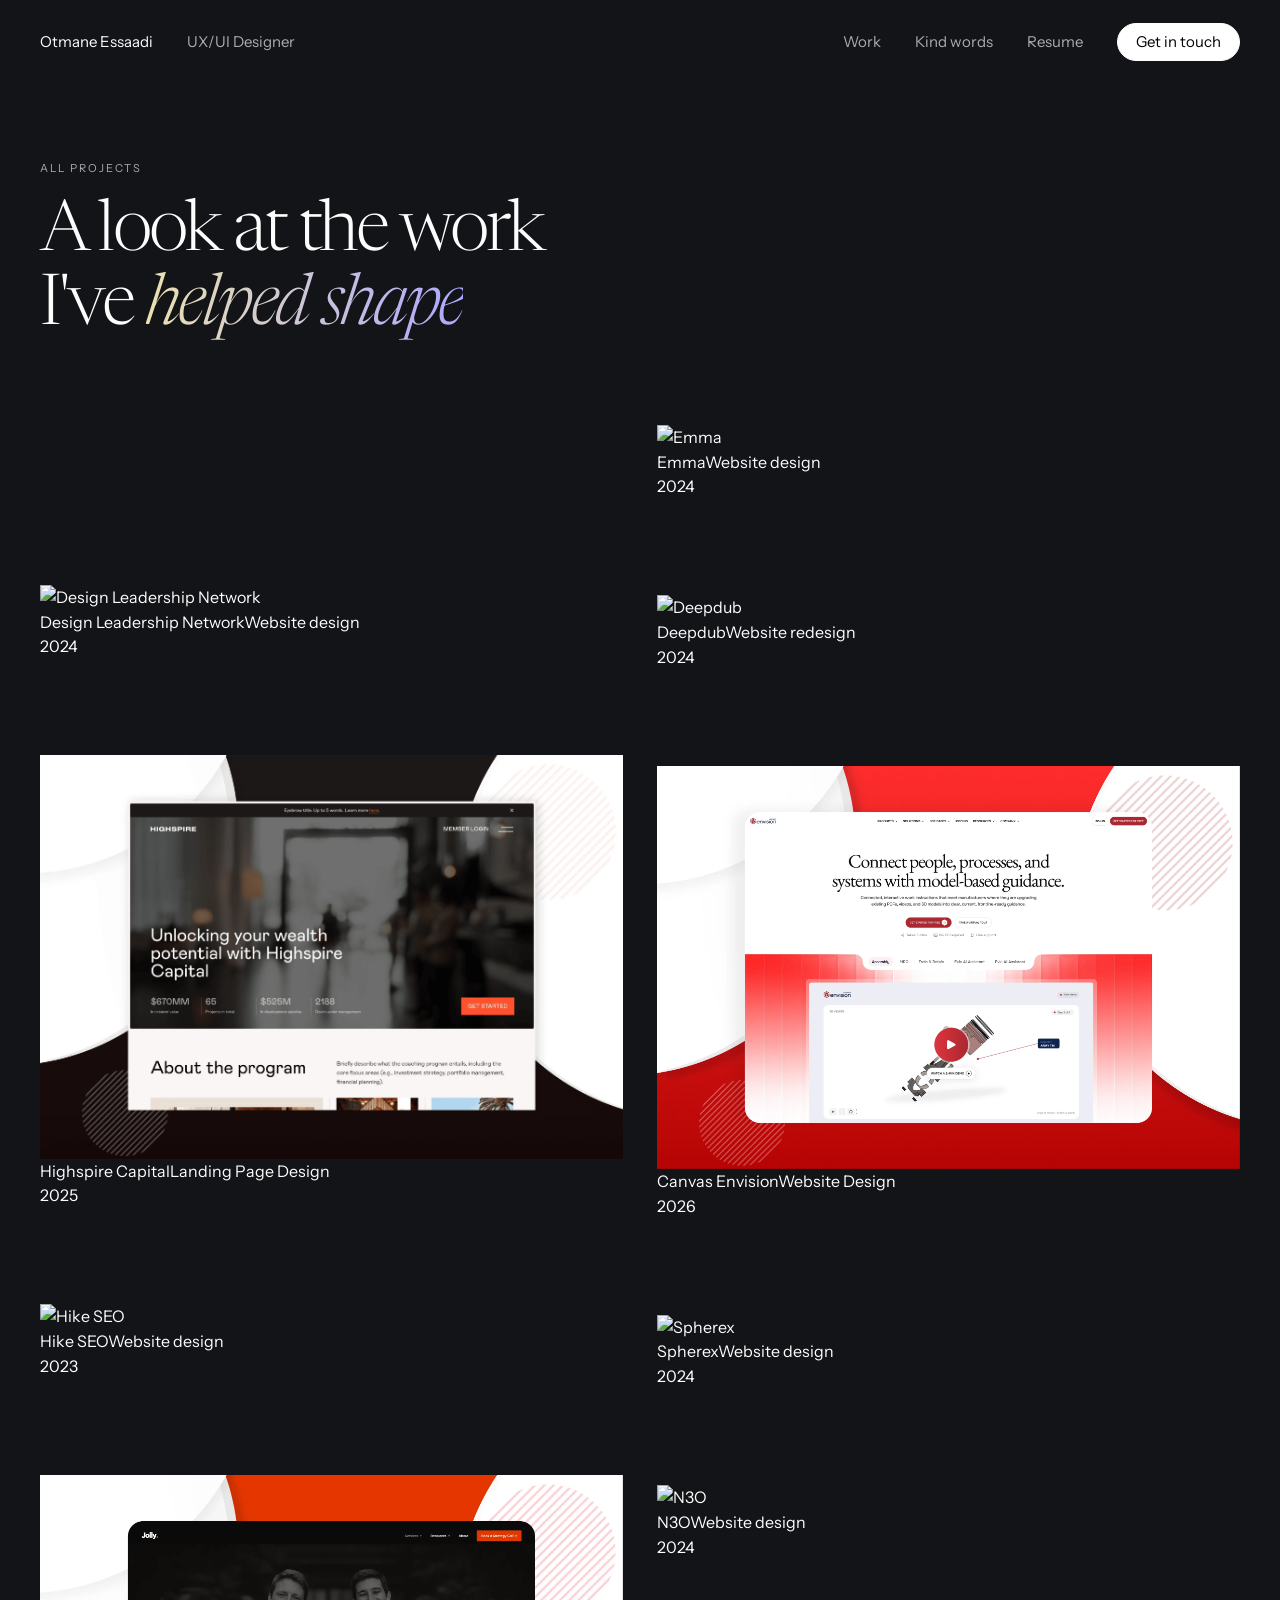
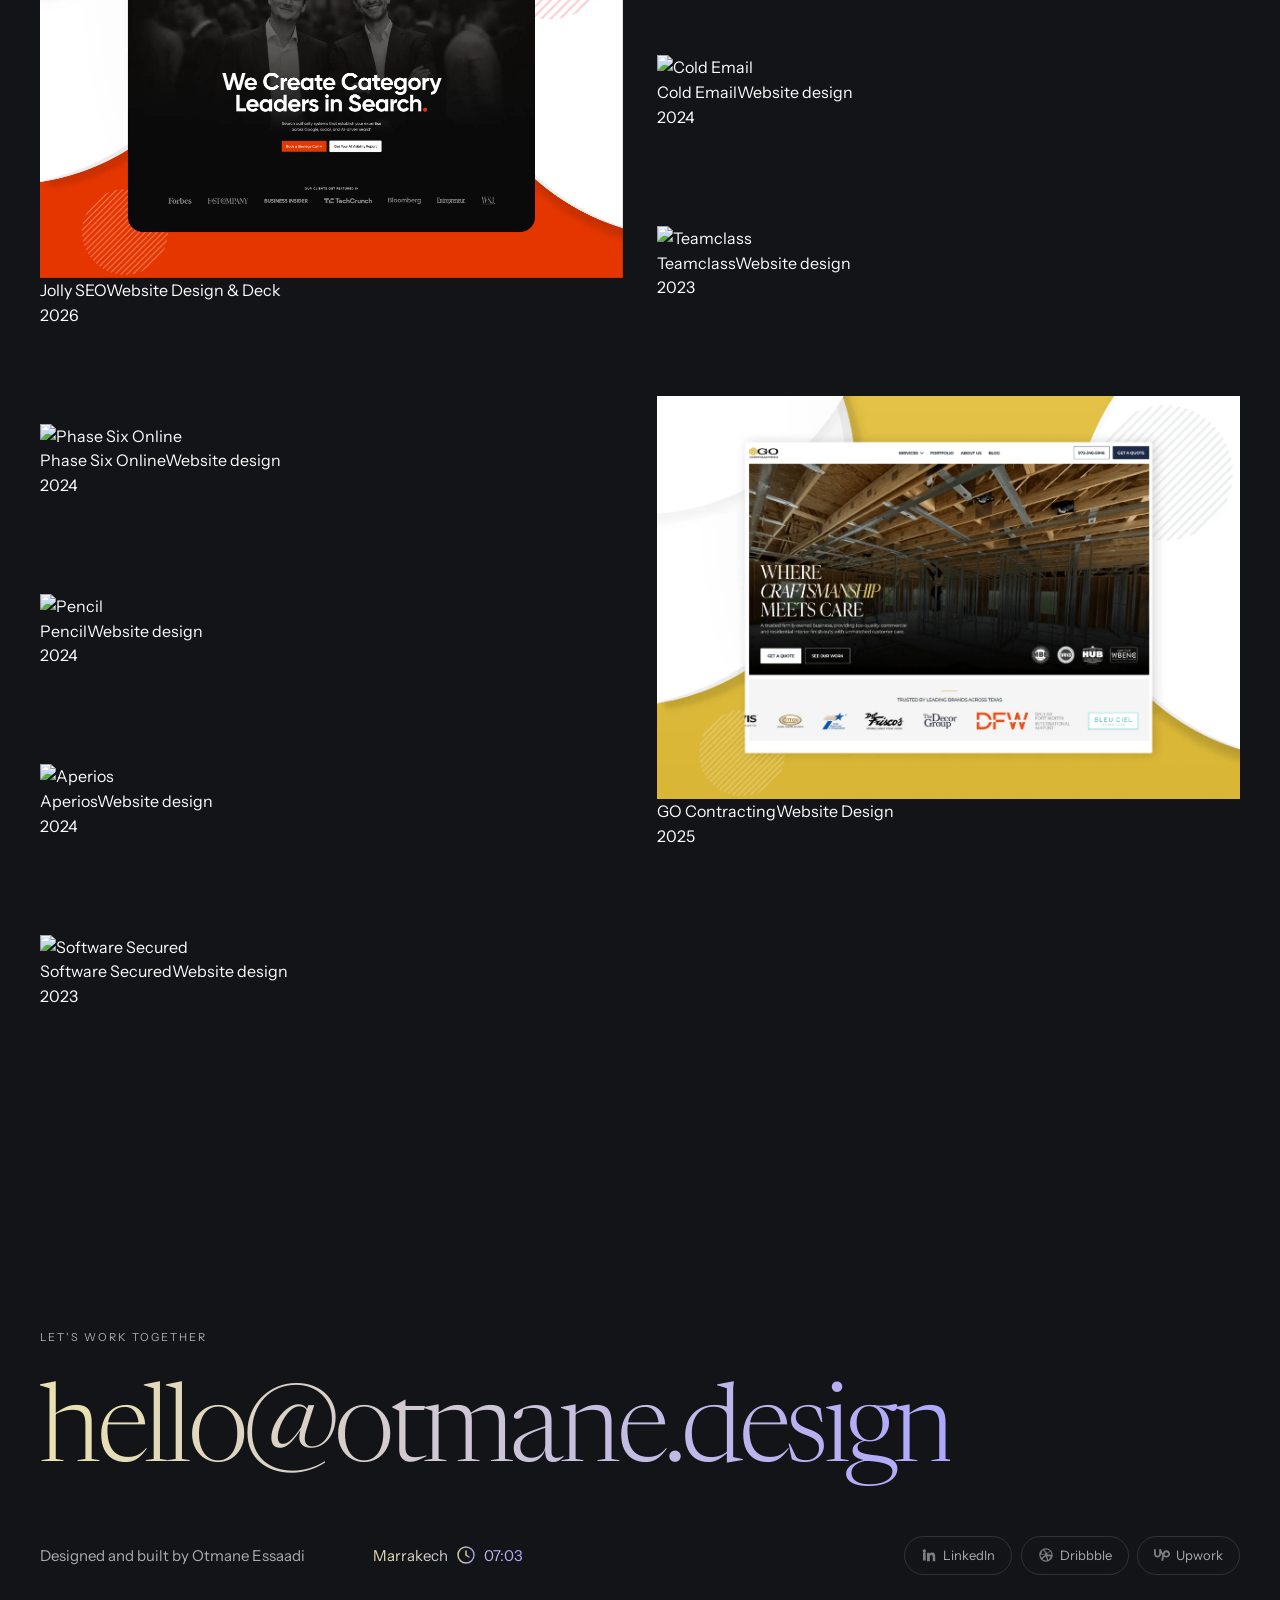
==== commit aaee03e6: "Polish portfolio content and presentation" ====
--- a/work.html
+++ b/work.html
@@ -3,7 +3,7 @@
 <head>
 <meta charset="UTF-8" />
 <meta name="viewport" content="width=device-width, initial-scale=1" />
-<title>Work — Otmane Essaadi</title>
+<title>Work | Otmane Essaadi</title>
 <meta name="description" content="Selected work by Otmane Essaadi — UX/UI Designer based in Marrakech. Website design, digital product design, and design systems for clients worldwide." />
 <meta name="robots" content="index, follow" />
 <meta property="og:type" content="website" />
@@ -192,7 +192,7 @@
   }
 
   function renderCase(p, allProjects, site){
-    document.title = (p.title||'Case study')+' — '+(site.name||'');
+    document.title = (p.title||'Case study')+' | '+(site.name||'');
     const main = document.getElementById('caseContent');
 
     // facts dl
@@ -274,12 +274,14 @@
       + (bodyHTML || sliderHTML ? '<section class="cs-body"><div class="cs-body__wrap"><div class="prose" data-reveal>'+reformatProse(bodyHTML)+'</div>'+(sliderHTML ? '<h2 class="cs-section-heading" data-reveal>Before &amp; After</h2>'+sliderHTML : '')+'</div></section>' : '')
       + (moreCards ? '<section class="cs-more"><div class="cs-more__wrap"><h2 class="cs-section-heading" data-reveal>More projects</h2><div class="cs-more__list">'+moreCards+'</div></div></section>' : '');
 
+    if(window.UI && window.UI.addOwnershipDisclosure) window.UI.addOwnershipDisclosure(main);
+
     // Init sliders after DOM is set
     initSliders();
   }
 
   function renderWorkListing(projects, site){
-    document.title = 'Work — '+(site.name||'');
+    document.title = 'Work | '+(site.name||'');
     const main = document.getElementById('caseContent');
     const STATIC = ['canvas-envision','deepdub','highspire','emma','hike-seo','design-leadership-network'];
 
@@ -505,4 +507,4 @@
 </script>
 
 </body>
-</html>+</html>
--- a/assets/style.css
+++ b/assets/style.css
@@ -355,6 +355,14 @@
   text-decoration-color:#aea8fe;
   text-underline-offset:.16em;
 }
+.hero__statement{
+  width:100%;
+  margin:28px 0 0;
+  font-family:"Instrument Sans",system-ui,sans-serif;
+  font-size:clamp(18px,1.8vw,26px);
+  line-height:1.45;
+  color:var(--ink-soft);
+}
 
 .hero__bottom{
   margin-top:34px;
@@ -809,19 +817,33 @@
   color:var(--ink-soft);
 }
 .kindwords__quote{
-  display:flex;
-  flex-direction:column;
-  gap:12px;
-  font-family:"Newsreader","Georgia",serif;
-  font-weight:300;
-  font-size:24px;
-  line-height:1.4;
-  letter-spacing:-.36px;
+  font-family:"Newsreader","Georgia",serif;
+  font-weight:300;
+  font-style:italic;
+  font-size:40px;
+  line-height:1.2;
+  letter-spacing:-.6px;
   background:linear-gradient(130deg,#ebe1b0 18%,#aea8fe 99%);
   -webkit-background-clip:text;
   background-clip:text;
   color:transparent;
 }
+.kindwords__quote p::before{content:'“'}
+.kindwords__quote p::after{content:'”'}
+.kindwords__link{
+  display:inline-flex;
+  align-items:center;
+  gap:8px;
+  align-self:flex-start;
+  padding:12px 20px;
+  border:1px solid var(--line);
+  border-radius:9999px;
+  font-size:14px;
+  color:#fdfdfd;
+  transition:border-color .25s var(--ease),background .25s var(--ease);
+}
+.kindwords__link:hover{border-color:rgba(255,255,255,.55);background:rgba(255,255,255,.04)}
+.kindwords__link svg{width:15px;height:15px}
 .kindwords__signature{
   width:280px;
   opacity:.55;
@@ -1557,7 +1579,7 @@
 
   .kindwords__heading{font-size:36px;letter-spacing:-1px}
   .kindwords__article{padding:44px 0;gap:28px}
-  .kindwords__quote{font-size:19px}
+  .kindwords__quote{font-size:30px}
   .kindwords__footer{flex-direction:row;align-items:flex-end;justify-content:space-between;gap:16px;margin-top:0}
   .kindwords__signature{width:120px}
   .kindwords__author{text-align:left}
@@ -1582,4 +1604,14 @@
   [data-reveal]{opacity:1;transform:none}
   body{opacity:1}
   html{scroll-behavior:auto}
-}+}
+
+/* Accessibility and case-study ownership */
+.skip-link{position:fixed;left:16px;top:16px;z-index:10000;padding:10px 14px;background:#fdfdfd;color:#121417;border-radius:999px;transform:translateY(-150%);transition:transform .2s var(--ease)}
+.skip-link:focus{transform:translateY(0)}
+:where(a,button):focus-visible{outline:2px solid #ebe1b0;outline-offset:4px}
+
+.cs-ownership{margin-top:0;padding:20px 0;border-top:1px solid var(--line);display:grid;grid-template-columns:1fr 3fr;gap:24px;font-size:13px;line-height:1.55;color:var(--ink-soft)}
+.cs-ownership strong{color:#fdfdfd;font-weight:500}
+
+@media (max-width:720px){.cs-ownership{grid-template-columns:1fr;gap:8px}}
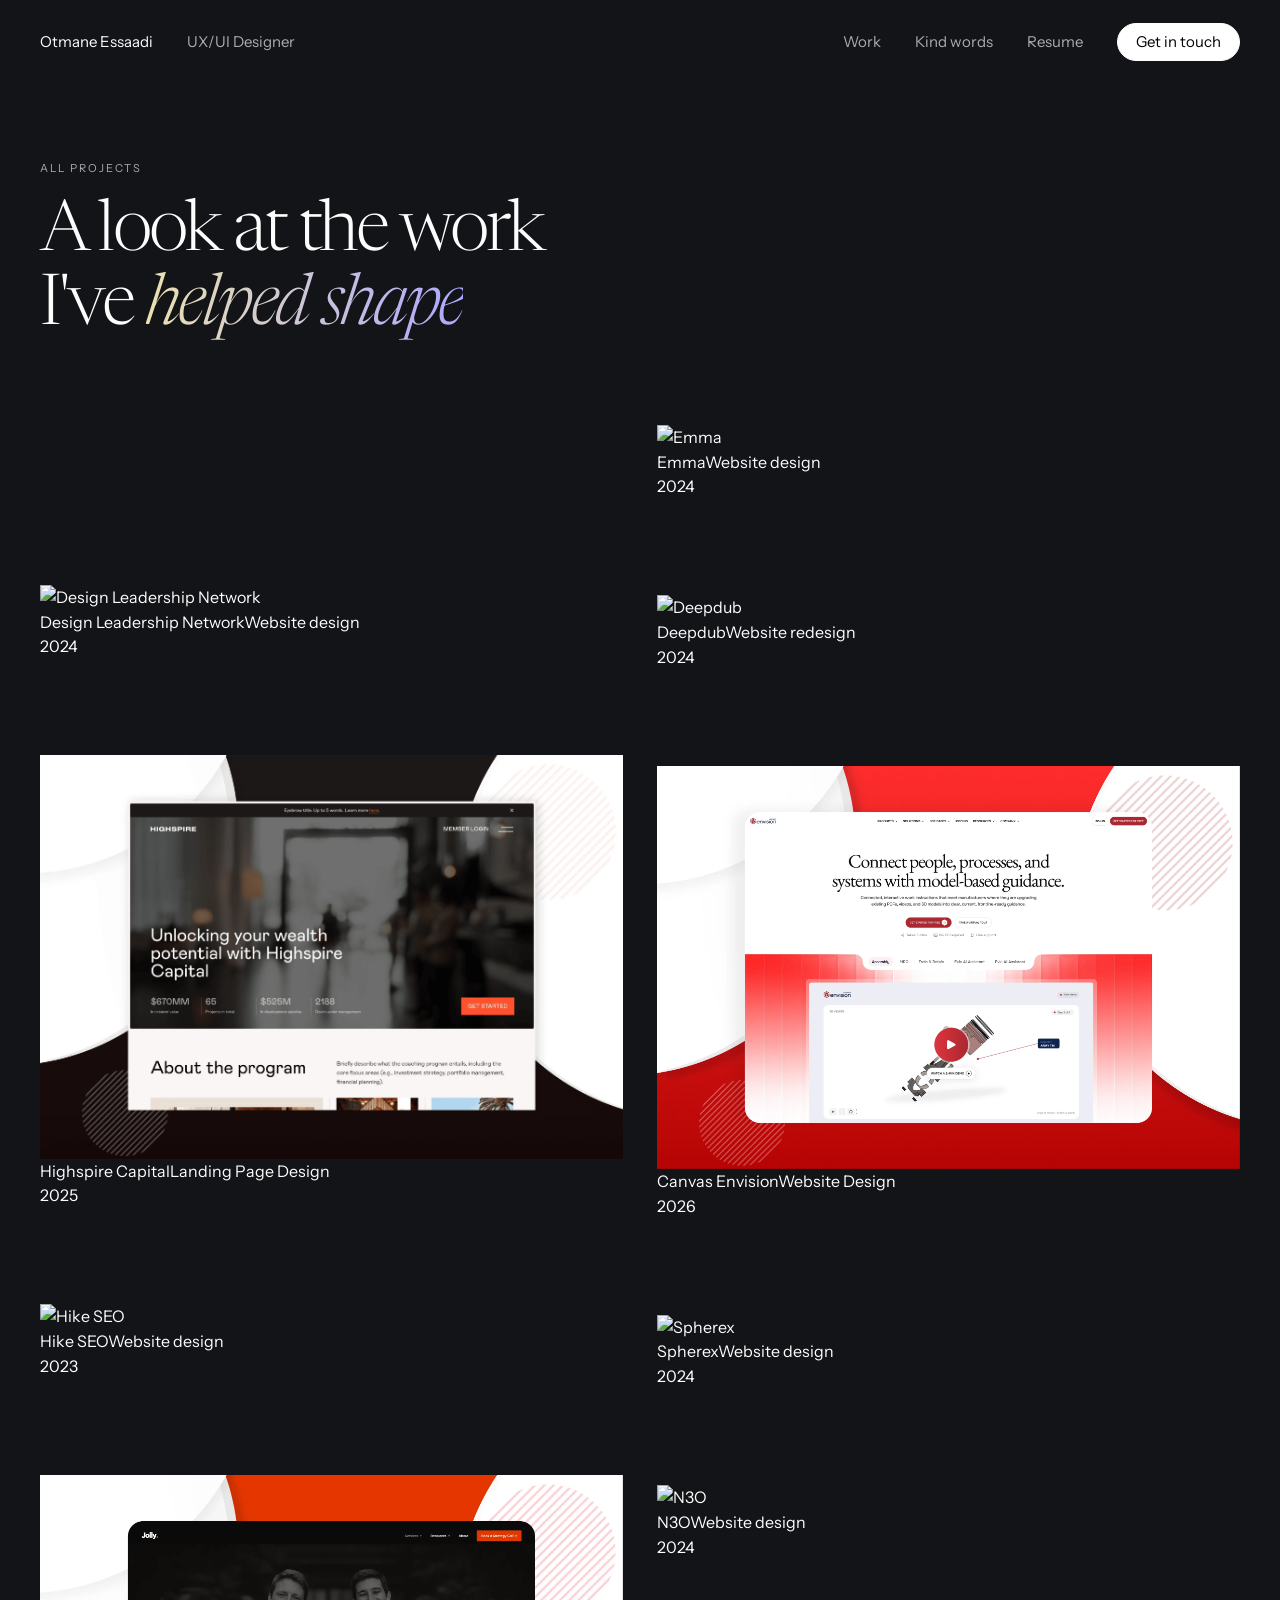
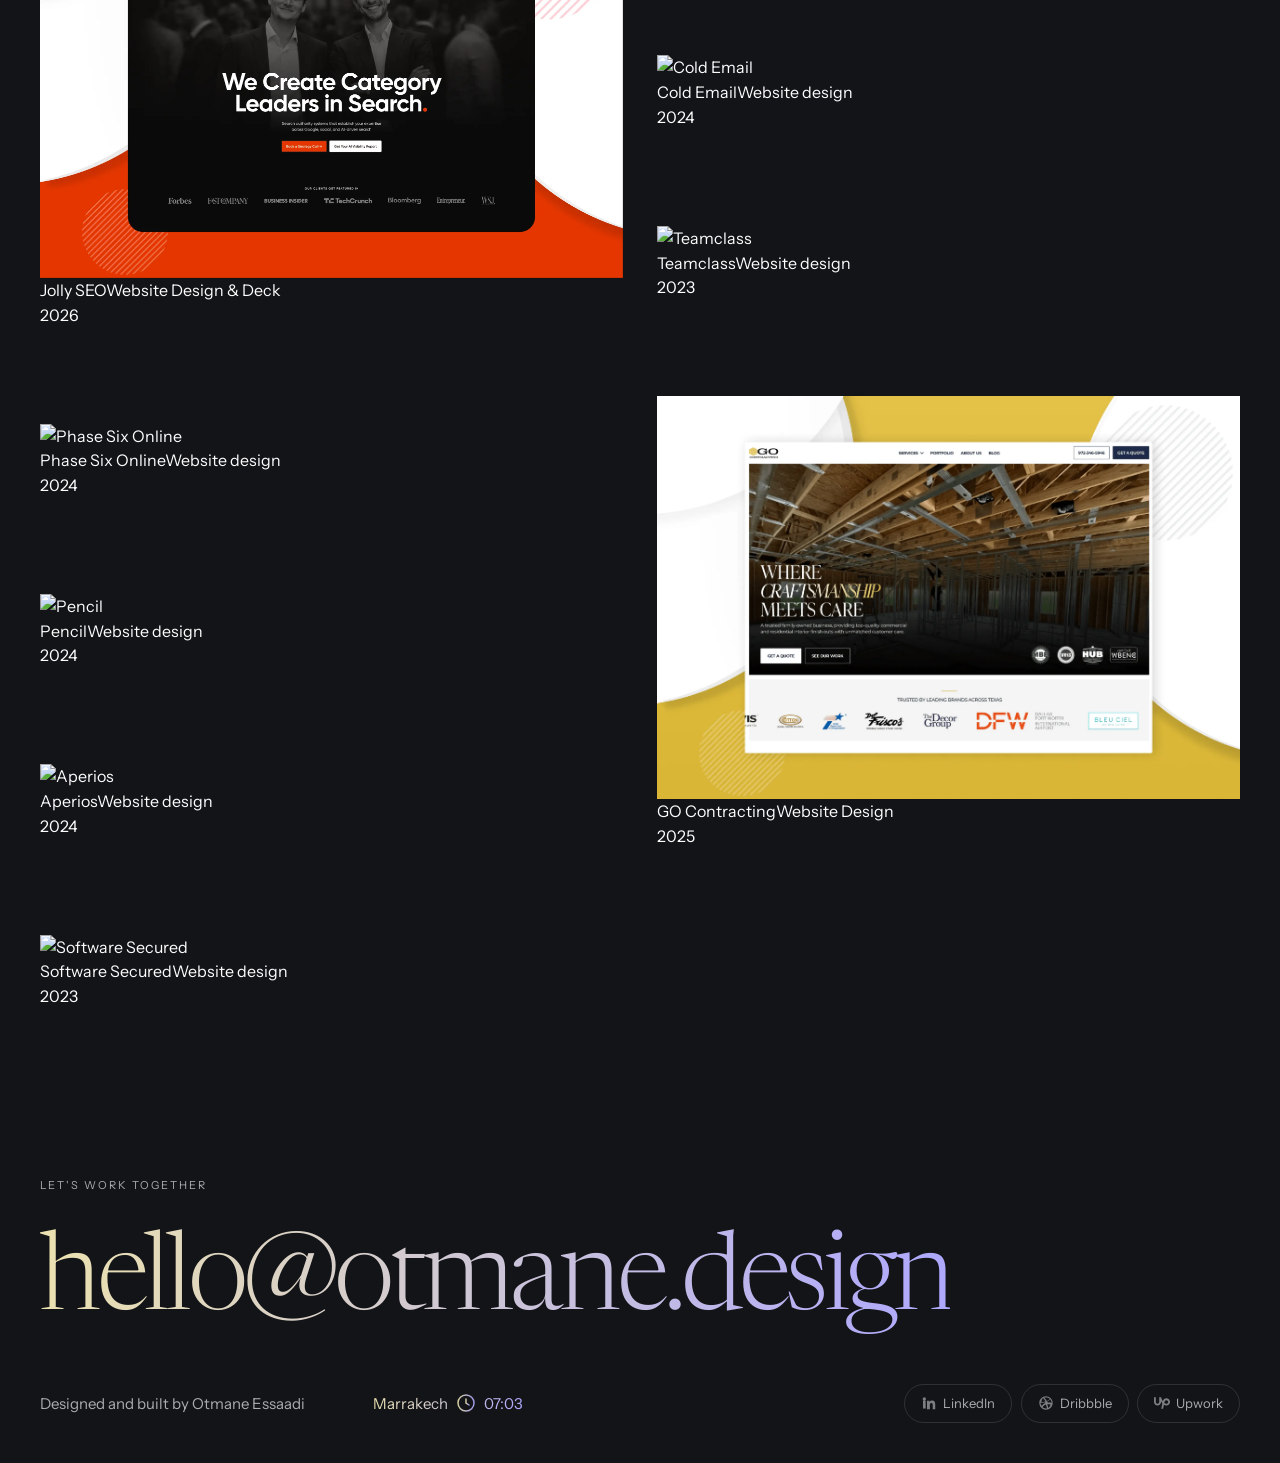
==== commit b0d35449: "Restore clean case study routes and refine footer" ====
--- a/work.html
+++ b/work.html
@@ -262,7 +262,6 @@
       '<section class="cs-hero" data-reveal>'
       +   '<div class="cs-hero__wrap">'
       +     '<a class="cs-back" href="work.html">← Back to all projects</a>'
-      +     '<p class="cs-category">'+esc(p.tag||p.scope||'Project')+'</p>'
       +     '<div class="cs-title-row">'
       +       '<h1 class="cs-title">'+esc(p.summary||p.title||'')+'</h1>'
       +       (p.liveUrl ? '<a class="cs-live-link" href="'+esc(p.liveUrl)+'" target="_blank" rel="noopener">Visit live website <span class="cs-live-arrow">↗</span></a>' : '')
@@ -274,7 +273,6 @@
       + (bodyHTML || sliderHTML ? '<section class="cs-body"><div class="cs-body__wrap"><div class="prose" data-reveal>'+reformatProse(bodyHTML)+'</div>'+(sliderHTML ? '<h2 class="cs-section-heading" data-reveal>Before &amp; After</h2>'+sliderHTML : '')+'</div></section>' : '')
       + (moreCards ? '<section class="cs-more"><div class="cs-more__wrap"><h2 class="cs-section-heading" data-reveal>More projects</h2><div class="cs-more__list">'+moreCards+'</div></div></section>' : '');
 
-    if(window.UI && window.UI.addOwnershipDisclosure) window.UI.addOwnershipDisclosure(main);
 
     // Init sliders after DOM is set
     initSliders();
--- a/assets/style.css
+++ b/assets/style.css
@@ -875,8 +875,8 @@
 }
 
 /* ---------- final contact / footer ---------- */
-.contact{padding:120px 0 60px;margin-top:200px}
-.contact__wrap{max-width:1521.5px;margin:0 auto;min-height:400px}
+.contact{padding:72px 0 40px;margin-top:96px}
+.contact__wrap{max-width:1521.5px;margin:0 auto}
 .contact__label{
   display:block;
   font-size:11px;
@@ -1260,6 +1260,7 @@
 .cs-back:hover::after{transform:scaleX(1)}
 
 .cs-category{
+  display:none;
   font-size:12px;
   letter-spacing:.18em;
   text-transform:uppercase;
@@ -1565,7 +1566,7 @@
   .work{padding:64px 0}
   .services{padding:64px 0}
   .kindwords{padding:64px 0}
-  .contact{padding:64px 0}
+  .contact{padding:48px 0 32px;margin-top:64px}
 
   .services__heading{font-size:36px;letter-spacing:-1px;text-align:left;margin-bottom:20px}
   .services__grid{grid-template-columns:1fr}
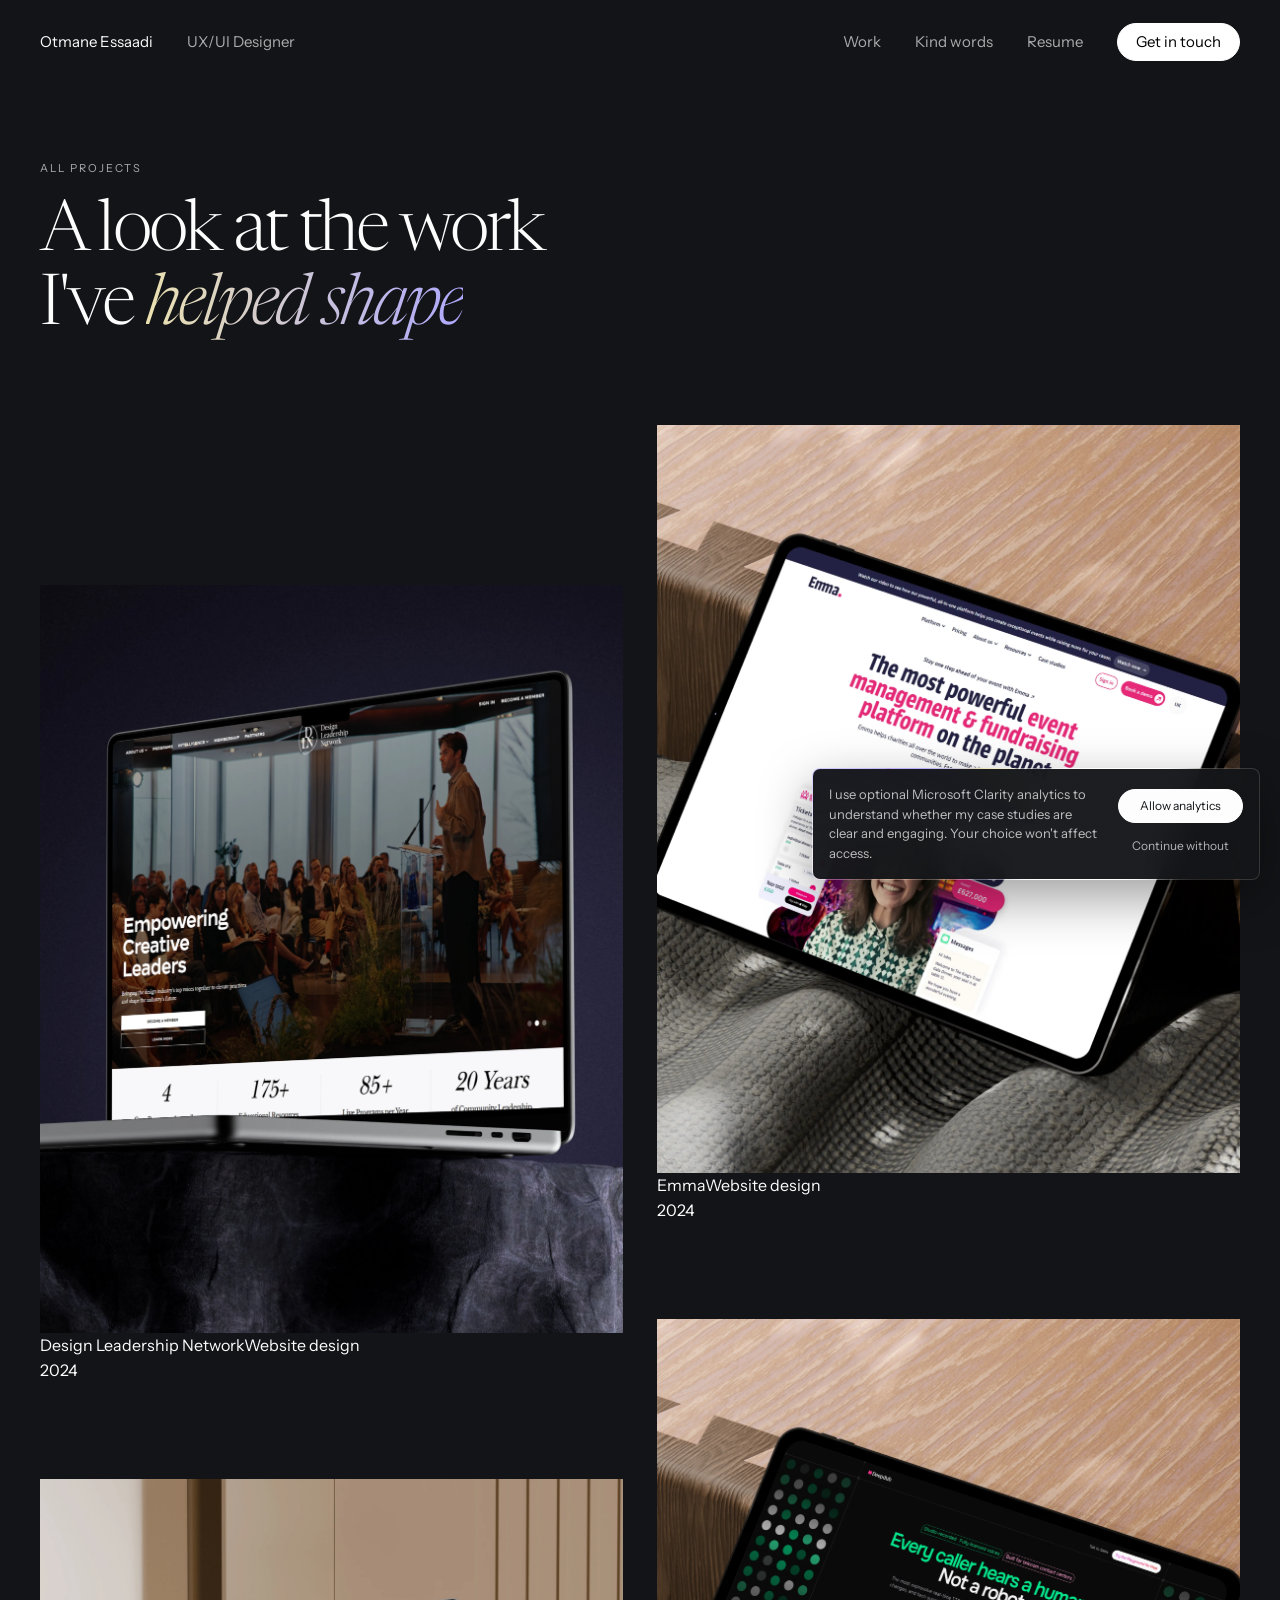
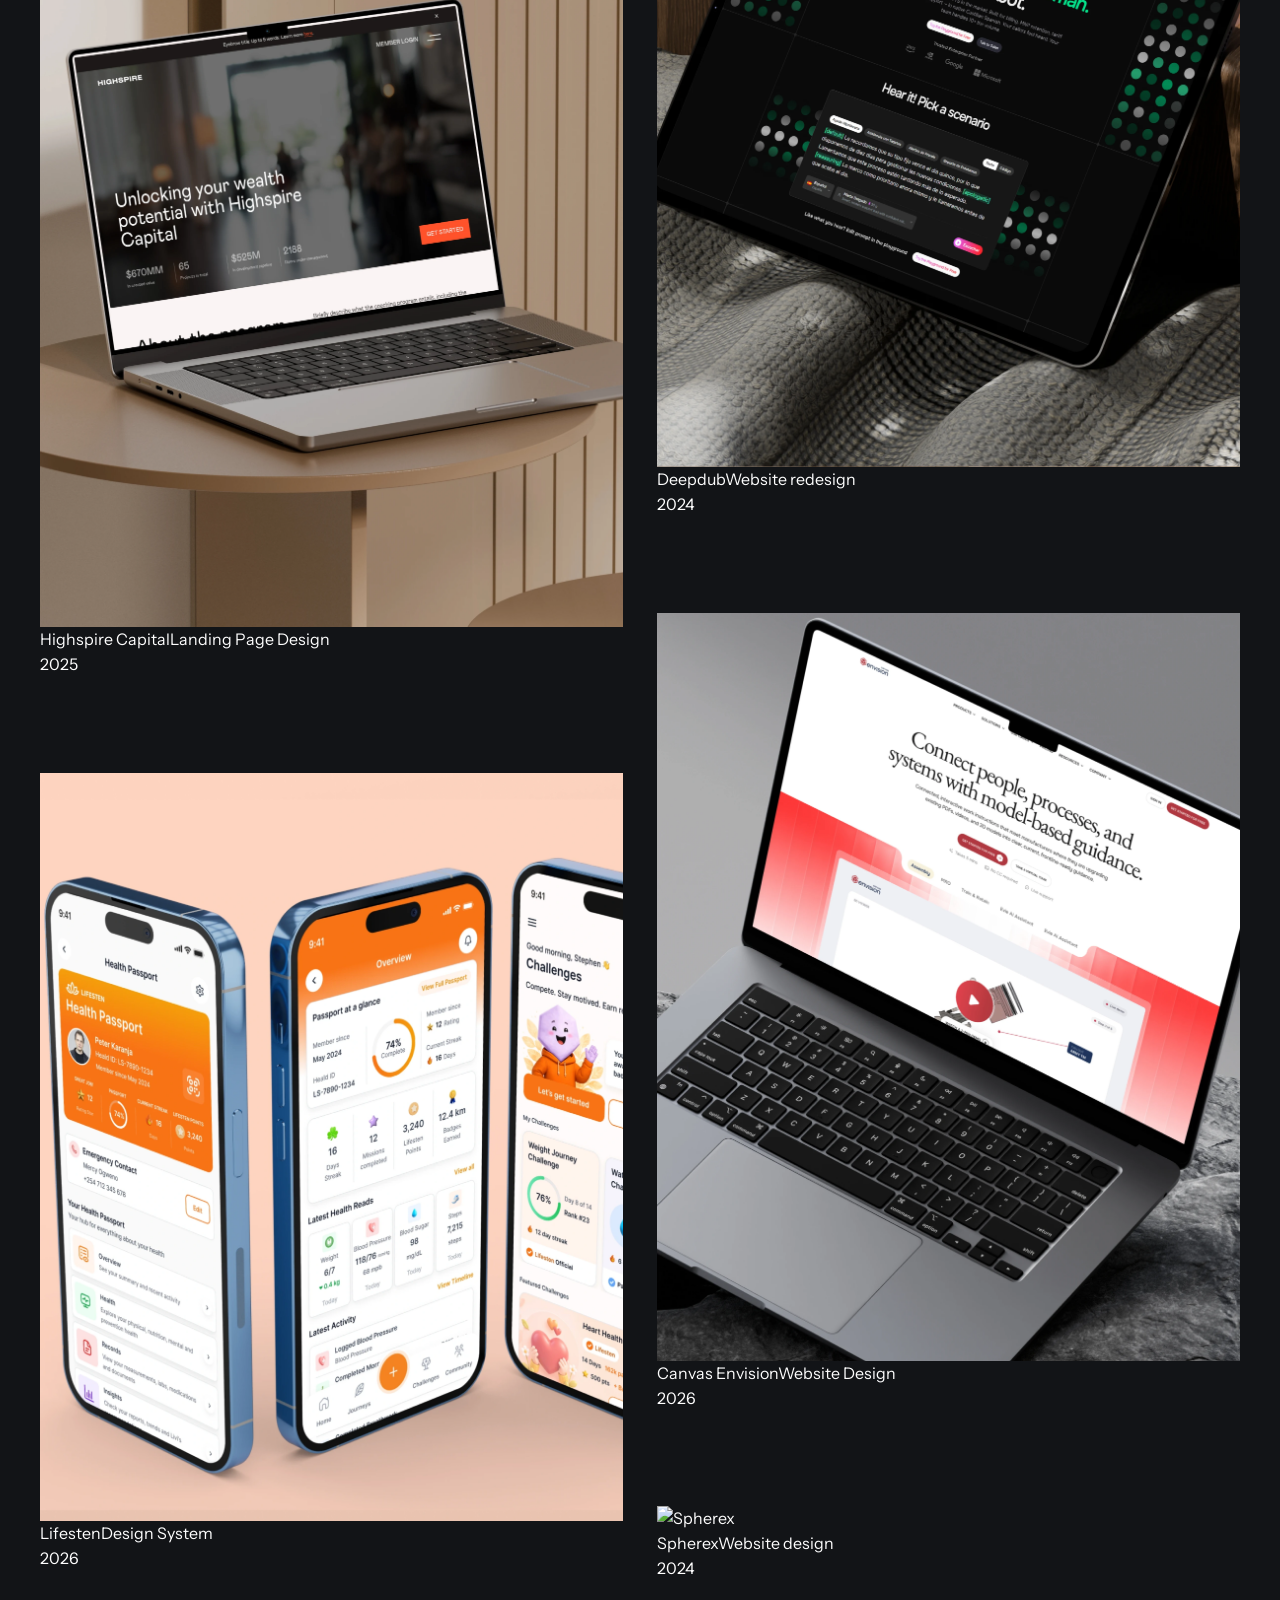
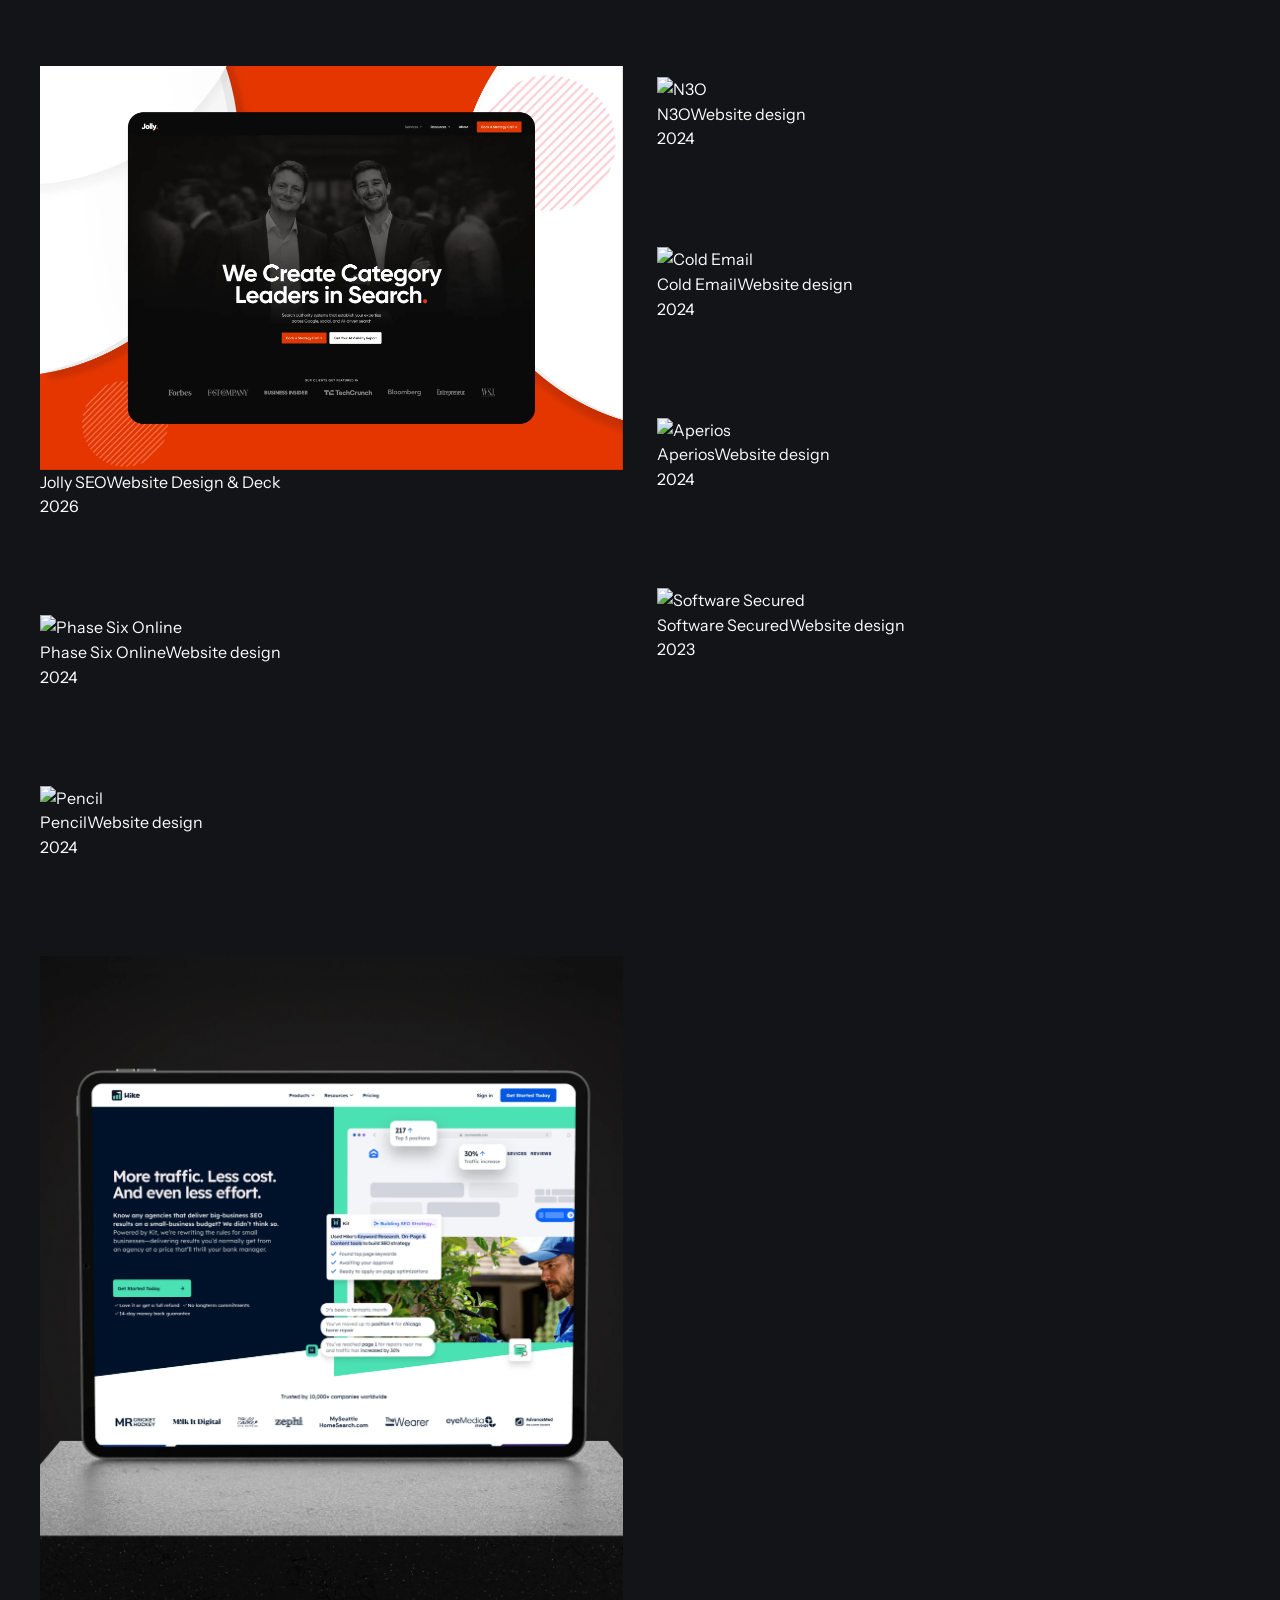
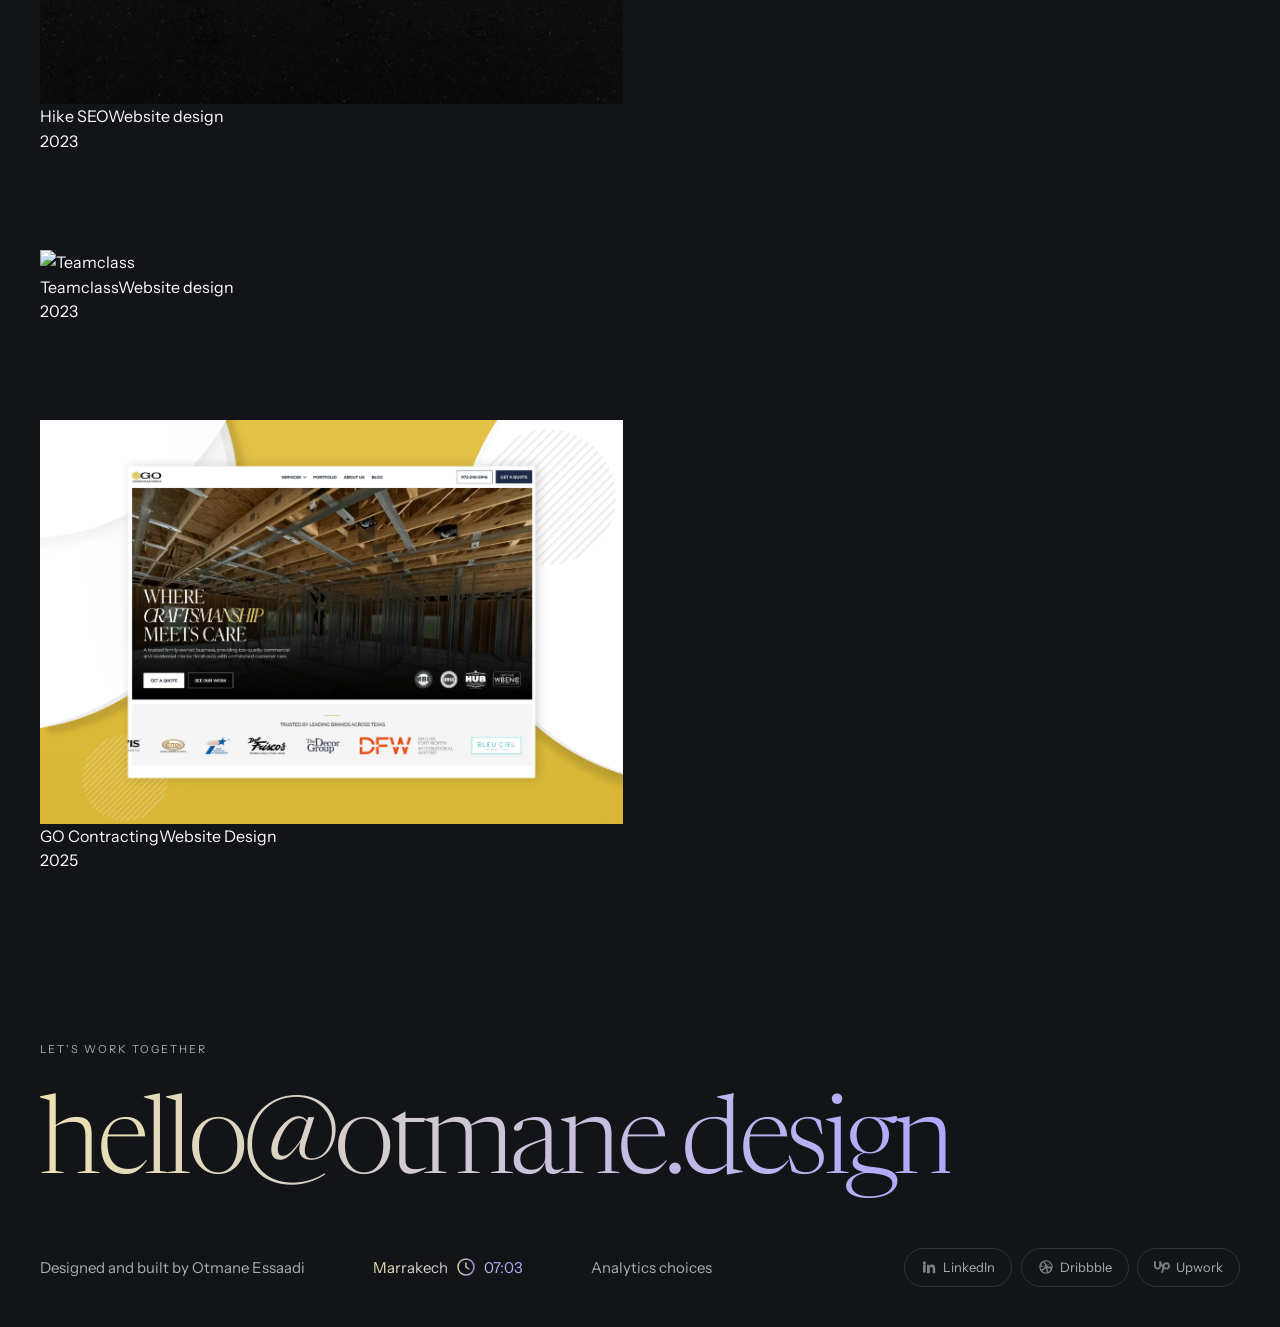
==== commit 802da7b7: "Add Lifesten case study, hide Hike SEO, homepage/slider updates - New Lifesten case study (Material " ====
--- a/work.html
+++ b/work.html
@@ -208,7 +208,7 @@
 
     // more projects
     const STATIC_SLUGS = ['canvas-envision','deepdub','highspire','emma','hike-seo','design-leadership-network'];
-    const others = allProjects.filter(x=>x.slug!==p.slug).slice(0,3);
+    const others = allProjects.filter(x=>x.slug!==p.slug && x.featured).slice(0,3);
     const moreCards = others.map(op=>{
       const opHref = STATIC_SLUGS.indexOf(op.slug)>=0 ? '/work/'+op.slug : 'work.html#'+esc(op.slug||'');
       return '<a class="wcard" href="'+opHref+'" data-reveal>'
--- a/assets/style.css
+++ b/assets/style.css
@@ -89,6 +89,134 @@
 a{color:inherit;text-decoration:none}
 img{max-width:100%;display:block}
 ::selection{background:var(--ink);color:var(--bg)}
+
+/* ---------- optional analytics ---------- */
+.analytics-consent{
+  position:fixed;
+  right:20px;
+  bottom:20px;
+  z-index:90;
+  width:min(448px,calc(100vw - 40px));
+  padding:16px;
+  display:grid;
+  grid-template-columns:minmax(0,1fr) auto;
+  align-items:end;
+  gap:16px;
+  color:var(--ink);
+  background:
+    linear-gradient(rgba(18,20,23,.96),rgba(18,20,23,.96)) padding-box,
+    conic-gradient(
+      from 0deg,
+      rgba(255,255,255,.14) 0deg 264deg,
+      rgba(174,168,254,.92) 296deg,
+      rgba(235,225,176,.9) 316deg,
+      rgba(255,255,255,.14) 346deg 360deg
+    ) border-box;
+  border:1px solid transparent;
+  border-radius:8px;
+  box-shadow:0 18px 52px rgba(0,0,0,.38);
+  backdrop-filter:blur(16px);
+  -webkit-backdrop-filter:blur(16px);
+  opacity:0;
+  transform:translateY(10px);
+  transition:opacity .24s var(--ease),transform .24s var(--ease);
+}
+.analytics-consent[hidden]{display:none}
+.analytics-consent.is-visible{opacity:1;transform:translateY(0)}
+.analytics-consent.is-leaving{pointer-events:none}
+.analytics-consent__copy p{
+  margin:0;
+  max-width:31ch;
+  font-size:13px;
+  line-height:1.5;
+  color:rgba(253,253,253,.72);
+}
+.analytics-consent__actions{
+  display:flex;
+  flex-direction:column;
+  align-items:stretch;
+  gap:6px;
+}
+.analytics-consent__button,
+.analytics-preferences{
+  appearance:none;
+  -webkit-appearance:none;
+  font:inherit;
+  cursor:pointer;
+}
+.analytics-consent__button{
+  min-height:34px;
+  padding:7px 13px;
+  border-radius:999px;
+  font-size:12px;
+  line-height:1;
+  white-space:nowrap;
+  transition:background .2s var(--ease),color .2s var(--ease),border-color .2s var(--ease);
+}
+.analytics-consent__button--primary{
+  color:#121417;
+  background:#fdfdfd;
+  border:1px solid #fdfdfd;
+}
+.analytics-consent__button--primary:hover{background:#ebe1b0;border-color:#ebe1b0}
+.analytics-consent__button--quiet{
+  color:rgba(253,253,253,.68);
+  background:transparent;
+  border:1px solid transparent;
+}
+.analytics-consent__button--quiet:hover{
+  color:#fdfdfd;
+  border-color:rgba(255,255,255,.2);
+}
+.analytics-consent__button:focus-visible,
+.analytics-preferences:focus-visible{
+  outline:2px solid #aea8fe;
+  outline-offset:3px;
+}
+.analytics-preferences{
+  padding:0;
+  color:var(--ink-soft);
+  background:transparent;
+  border:0;
+  font-size:15px;
+  line-height:1.55;
+  text-decoration:underline;
+  text-decoration-color:transparent;
+  text-underline-offset:3px;
+  transition:color .2s var(--ease),text-decoration-color .2s var(--ease);
+}
+.analytics-preferences:hover{
+  color:var(--ink);
+  text-decoration-color:rgba(253,253,253,.45);
+}
+
+@media (max-width:620px){
+  .analytics-consent{
+    right:12px;
+    bottom:12px;
+    width:calc(100vw - 24px);
+    padding:14px;
+    grid-template-columns:1fr;
+    align-items:start;
+    gap:12px;
+  }
+  .analytics-consent__copy p{max-width:38ch}
+  .analytics-consent__actions{
+    width:100%;
+    flex-direction:row;
+    align-items:center;
+  }
+  .analytics-consent__button{flex:1 1 0}
+}
+
+@media (max-width:380px){
+  .analytics-consent__actions{align-items:stretch;flex-direction:column}
+  .analytics-consent__button{width:100%}
+}
+
+@media (prefers-reduced-motion:reduce){
+  .analytics-consent{transition:none}
+}
 
 .wrap{max-width:var(--maxw);margin:0 auto;padding:0}
 
@@ -356,7 +484,7 @@
   text-underline-offset:.16em;
 }
 .hero__statement{
-  width:100%;
+  width:30%;
   margin:28px 0 0;
   font-family:"Instrument Sans",system-ui,sans-serif;
   font-size:clamp(18px,1.8vw,26px);
@@ -691,6 +819,60 @@
   color:rgba(253,253,253,.65);
   max-width:400px;
 }
+@property --wl-ring{
+  syntax:'<number>';
+  inherits:false;
+  initial-value:0;
+}
+.work__case-link{
+  position:absolute;
+  right:24px;
+  bottom:24px;
+  z-index:2;
+  display:inline-flex;
+  align-items:center;
+  gap:7px;
+  height:38.25px;
+  padding:1px 18px;
+  border-radius:9999px;
+  background:#ffffff;
+  border:1px solid #ffffff;
+  color:#000000;
+  font-family:"Instrument Sans",system-ui,sans-serif;
+  font-size:15px;
+  font-weight:500;
+  line-height:15px;
+  white-space:nowrap;
+}
+.work__case-link::before{
+  content:'';
+  position:absolute;
+  inset:0;
+  border-radius:inherit;
+  padding:1.5px;
+  background:conic-gradient(from 225deg,
+    #ebe1b0 0deg,
+    #aea8fe calc(var(--wl-ring) * 3.6deg),
+    transparent calc(var(--wl-ring) * 3.6deg + .1deg));
+  -webkit-mask:linear-gradient(#fff 0 0) content-box,linear-gradient(#fff 0 0);
+  -webkit-mask-composite:xor;
+  mask-composite:exclude;
+  opacity:0;
+  pointer-events:none;
+  --wl-ring:0;
+  transition:opacity .3s var(--ease),--wl-ring .8s cubic-bezier(.16,.84,.44,1);
+}
+.work__case-arrow{
+  display:inline-block;
+  transition:transform .3s var(--ease);
+}
+.work__card:hover .work__case-link::before,
+.work__card:focus-visible .work__case-link::before{
+  opacity:1;
+  --wl-ring:100;
+}
+.work__card:hover .work__case-arrow,
+.work__card:focus-visible .work__case-arrow{transform:translate(2px,-2px)}
 
 /* ---------- work grid ---------- */
 .grid{margin-top:10px;display:grid;gap:18px;grid-template-columns:repeat(2,1fr)}
@@ -1117,6 +1299,85 @@
 .prose pre code{background:none;padding:0}
 .prose hr{border:none;border-top:1px solid var(--line);margin:2.5em 0}
 
+/* prose — single captioned image row */
+.prose-row-image{margin:2em 0!important;overflow:hidden;background:transparent}
+.prose-row-image img{display:block;width:100%;height:auto;margin:0}
+.prose-row-image figcaption{margin:12px 0 0;font-size:12px;line-height:1.4;color:rgba(253,253,253,.5)}
+
+/* prose — two-up captioned image pair */
+.prose-image-pair{
+  display:grid;
+  grid-template-columns:repeat(2,minmax(0,1fr));
+  gap:24px;
+  margin:2em 0!important;
+}
+.prose-image-pair figure{margin:0;min-width:0}
+.prose-image-pair img{display:block;width:100%;height:auto;margin:0}
+.prose-image-pair figcaption{margin:12px 0 0;font-size:12px;line-height:1.4;color:rgba(253,253,253,.5)}
+
+/* prose — stat cards (e.g. "Delivery scale") */
+.cs-stats{margin:2em 0!important}
+.cs-stats-title{
+  margin:0 0 20px;
+  font-family:"Instrument Sans",system-ui,sans-serif;
+  font-size:13px;
+  font-weight:500;
+  color:#fdfdfd;
+}
+.cs-stats-grid{
+  display:grid;
+  grid-template-columns:repeat(3,minmax(0,1fr));
+  gap:12px;
+}
+.cs-stat{
+  min-height:144px;
+  padding:22px;
+  display:flex;
+  flex-direction:column;
+  justify-content:flex-end;
+  background:rgba(255,255,255,.06);
+}
+.cs-stat__value{
+  font-family:"Newsreader","Georgia",serif;
+  font-size:40px;
+  font-weight:300;
+  line-height:1;
+  letter-spacing:-.035em;
+  color:#fdfdfd;
+}
+.cs-stat__label{
+  margin-top:12px;
+  font-size:13px;
+  line-height:1.3;
+  color:rgba(253,253,253,.78);
+}
+
+/* Emma case-study client feedback */
+.emma-case__testimonial{margin:clamp(36px,5vw,64px) 0 0}
+.prose-row__content .emma-case__testimonial blockquote{
+  margin:0;
+  padding:0;
+  border:0;
+  font-family:"Newsreader","Georgia",serif;
+  font-size:clamp(30px,4.4vw,58px);
+  font-weight:300;
+  font-style:normal;
+  line-height:1.05;
+  letter-spacing:-.035em;
+  color:transparent;
+  background:linear-gradient(90deg,#ebe1b0 0%,#aea8fe 88%);
+  -webkit-background-clip:text;
+  background-clip:text;
+}
+.emma-case__testimonial figcaption{
+  margin-top:24px;
+  font-size:14px;
+  line-height:1.55;
+  color:rgba(253,253,253,.82);
+}
+.emma-case__testimonial figcaption span{color:rgba(253,253,253,.48)}
+@media (max-width:720px){.emma-case__testimonial{margin-top:32px}}
+
 .notfound{padding:200px 0;text-align:center}
 .notfound h1{font-family:"Newsreader","Georgia",serif;font-weight:300;font-size:48px;letter-spacing:-.04em;color:#fdfdfd}
 .notfound p{margin-top:16px;color:var(--ink-soft)}
@@ -1492,6 +1753,10 @@
   .cs-more{padding:64px 0}
   .cs-more__list{grid-template-columns:1fr;gap:48px}
   .cs-cover-wrap{margin-top:48px}
+  .prose-image-pair{grid-template-columns:1fr;gap:28px}
+  .cs-stats-grid{grid-template-columns:1fr;gap:8px}
+  .cs-stat{min-height:128px;padding:18px}
+  .cs-stat__value{font-size:34px}
 }
 
 /* ---------- responsive ---------- */
@@ -1553,6 +1818,7 @@
   .contact__wrap{padding:0 20px}
 
   h1.display{font-size:clamp(36px,9vw,56px)}
+  .hero__statement{width:100%}
 
   .hero{padding-top:128px}
   .hero__meta{grid-template-columns:repeat(2,1fr);column-gap:16px;width:100%}
@@ -1616,3 +1882,497 @@
 .cs-ownership strong{color:#fdfdfd;font-weight:500}
 
 @media (max-width:720px){.cs-ownership{grid-template-columns:1fr;gap:8px}}
+
+/* Canvas Envision case study */
+.canvas-case{
+  --canvas-red:#c62f3b;
+  --canvas-navy:#10274d;
+  --canvas-blue:#4869b6;
+  --canvas-lilac:#aaa7ff;
+  --canvas-paper:#f4f4f1;
+}
+.canvas-case__hero .cs-title{max-width:17ch}
+.canvas-case__hero-copy{min-width:0}
+.canvas-case__hero .cs-title-row{align-items:flex-end}
+.canvas-case__hero .cs-live-link{margin-bottom:2px}
+.canvas-case__dek{
+  max-width:66ch;
+  margin-top:0;
+  color:var(--ink-soft);
+  font-size:clamp(17px,1.7vw,22px);
+  line-height:1.55;
+}
+.canvas-case__facts{grid-template-columns:repeat(3,1fr)}
+.canvas-case__cover{position:relative}
+.canvas-case__cover .cs-img{position:relative}
+.canvas-case__cover img{background:#f5f5f2}
+.canvas-case__body{padding-top:144px;padding-bottom:0}
+.canvas-case__body h2{
+  font-family:"Newsreader","Georgia",serif;
+  font-weight:300;
+  letter-spacing:-.035em;
+  color:#fdfdfd;
+}
+.canvas-case__body p{
+  color:var(--ink-soft);
+  font-size:17px;
+  line-height:1.72;
+}
+.canvas-case__intro{
+  display:grid;
+  grid-template-columns:minmax(0,1.05fr) minmax(0,.95fr);
+  gap:clamp(64px,9vw,150px);
+  padding-top:48px;
+  border-top:1px solid var(--line);
+}
+.canvas-case__intro-heading h2{
+  max-width:14ch;
+  font-size:clamp(42px,5vw,72px);
+  line-height:1.02;
+}
+.canvas-case__intro-copy{padding-top:8px}
+.canvas-case__intro-copy p + p{margin-top:24px}
+.canvas-case__section-label{
+  margin-bottom:24px;
+  color:var(--canvas-red);
+  font-size:11px;
+  font-weight:600;
+  letter-spacing:.16em;
+  text-transform:uppercase;
+}
+.canvas-case__challenge{
+  max-width:1050px;
+  margin:clamp(120px,12vw,190px) 0 0 auto;
+  padding-left:clamp(32px,6vw,96px);
+  border-left:1px solid rgba(198,47,59,.5);
+}
+.canvas-case__challenge h2{
+  max-width:18ch;
+  font-size:clamp(38px,4.5vw,66px);
+  line-height:1.03;
+}
+.canvas-case__challenge p{max-width:66ch;margin-top:32px}
+.canvas-case__comparison{margin-top:clamp(120px,12vw,190px)}
+.canvas-case__section-head{
+  display:grid;
+  grid-template-columns:minmax(0,1fr) minmax(280px,.55fr);
+  gap:64px;
+  align-items:end;
+  padding-bottom:36px;
+  border-bottom:1px solid var(--line);
+}
+.canvas-case__section-head h2{
+  font-size:clamp(40px,4.3vw,64px);
+  line-height:1;
+}
+.canvas-case__section-head p{font-size:15px;line-height:1.6}
+.canvas-case__comparison .cs-slider{margin-top:40px}
+.canvas-case__comparison .cs-slider__track{
+  border:1px solid rgba(255,255,255,.08);
+  background:#0b182a;
+}
+.canvas-case__comparison .cs-slider__handle{
+  background:rgba(16,39,77,.9);
+  border-color:rgba(255,255,255,.35);
+}
+.canvas-case__comparison .cs-slider__line{background:rgba(255,255,255,.8)}
+.canvas-case__approach{
+  display:grid;
+  grid-template-columns:minmax(320px,.72fr) minmax(0,1.28fr);
+  gap:clamp(52px,7vw,112px);
+  align-items:center;
+  margin-top:clamp(140px,14vw,220px);
+  padding:clamp(48px,6vw,92px);
+  background:linear-gradient(135deg,rgba(16,39,77,.88),rgba(13,26,49,.72));
+  border:1px solid rgba(117,142,199,.18);
+}
+.canvas-case__approach-copy h2{
+  max-width:12ch;
+  font-size:clamp(40px,4.4vw,66px);
+  line-height:1.02;
+}
+.canvas-case__approach-copy p{margin-top:28px}
+.canvas-case__approach-copy p + p{margin-top:20px}
+.canvas-case__figure{margin:0;overflow:hidden}
+.canvas-case__figure img{display:block;width:100%;height:auto}
+.canvas-case__figure--approach{
+  align-self:stretch;
+  min-height:520px;
+  background:#f6f6f3;
+}
+.canvas-case__figure--approach img{height:100%;object-fit:cover}
+.canvas-case__decisions{margin-top:clamp(140px,14vw,220px)}
+.canvas-case__decisions > h2{
+  max-width:17ch;
+  font-size:clamp(42px,5vw,72px);
+  line-height:1.02;
+}
+.canvas-case__thread{
+  position:relative;
+  display:grid;
+  grid-template-columns:repeat(3,1fr);
+  gap:clamp(36px,5vw,80px);
+  margin-top:80px;
+  padding-top:48px;
+}
+.canvas-case__thread::before{
+  content:"";
+  position:absolute;
+  top:10px;
+  left:0;
+  right:0;
+  height:1px;
+  background:linear-gradient(90deg,var(--canvas-red),var(--canvas-blue) 54%,var(--canvas-lilac));
+}
+.canvas-case__decision{position:relative}
+.canvas-case__decision::before{
+  content:"";
+  position:absolute;
+  top:-43px;
+  left:0;
+  width:9px;
+  height:9px;
+  border-radius:50%;
+  background:#121417;
+  border:2px solid var(--canvas-red);
+  box-shadow:0 0 0 7px rgba(198,47,59,.08);
+}
+.canvas-case__decision:nth-child(2)::before{border-color:var(--canvas-blue);box-shadow:0 0 0 7px rgba(72,105,182,.08)}
+.canvas-case__decision:nth-child(3)::before{border-color:var(--canvas-lilac);box-shadow:0 0 0 7px rgba(170,167,255,.08)}
+.canvas-case__decision h3{
+  color:#fdfdfd;
+  font-size:20px;
+  font-weight:500;
+  line-height:1.25;
+}
+.canvas-case__decision p{margin-top:18px;font-size:15px;line-height:1.68}
+.canvas-case__figure--system{margin-top:80px;background:#f6f6f3}
+.canvas-case__outcome{
+  display:grid;
+  grid-template-columns:repeat(2,1fr);
+  gap:clamp(64px,9vw,150px);
+  margin-top:clamp(140px,14vw,220px);
+  padding:72px 0;
+  border-top:1px solid var(--line);
+  border-bottom:1px solid var(--line);
+}
+.canvas-case__outcome h2{
+  max-width:15ch;
+  font-size:clamp(34px,3.6vw,52px);
+  line-height:1.06;
+}
+.canvas-case__outcome p{margin-top:28px;font-size:15px;line-height:1.7}
+.canvas-case__outcome-note{
+  padding-top:22px;
+  border-top:1px solid var(--line);
+  font-size:13px!important;
+}
+.canvas-case .cs-more{padding-top:160px}
+
+@media (max-width:980px){
+  .canvas-case__intro{gap:56px}
+  .canvas-case__approach{grid-template-columns:1fr;padding:56px}
+  .canvas-case__figure--approach{min-height:0}
+  .canvas-case__thread{gap:32px}
+}
+
+@media (max-width:720px){
+  .canvas-case__facts{grid-template-columns:1fr}
+  .canvas-case__facts .cs-fact{padding:20px 0;border-right:none;border-bottom:1px solid var(--line)}
+  .canvas-case__facts .cs-fact + .cs-fact{padding-left:0}
+  .canvas-case__facts .cs-fact:last-child{border-bottom:none}
+  .canvas-case__body{padding-top:88px}
+  .canvas-case__intro{grid-template-columns:1fr;gap:32px;padding-top:32px}
+  .canvas-case__intro-heading h2{font-size:42px}
+  .canvas-case__body p{font-size:16px}
+  .canvas-case__challenge{margin-top:96px;padding-left:24px}
+  .canvas-case__challenge h2{font-size:40px}
+  .canvas-case__comparison{margin-top:96px}
+  .canvas-case__section-head{grid-template-columns:1fr;gap:20px;padding-bottom:24px}
+  .canvas-case__comparison .cs-slider{margin-top:24px}
+  .canvas-case__approach{margin:104px -20px 0;padding:56px 20px;border-left:none;border-right:none}
+  .canvas-case__approach-copy h2{font-size:42px}
+  .canvas-case__decisions{margin-top:104px}
+  .canvas-case__decisions > h2{font-size:44px}
+  .canvas-case__thread{grid-template-columns:1fr;gap:56px;margin-top:56px;padding:0 0 0 32px}
+  .canvas-case__thread::before{top:0;bottom:0;left:5px;right:auto;width:1px;height:auto;background:linear-gradient(180deg,var(--canvas-red),var(--canvas-blue) 54%,var(--canvas-lilac))}
+  .canvas-case__decision::before{top:5px;left:-31px}
+  .canvas-case__figure--system{margin:64px -20px 0}
+  .canvas-case__outcome{grid-template-columns:1fr;gap:72px;margin-top:104px;padding:56px 0}
+  .canvas-case .cs-more{padding-top:96px}
+}
+
+/* Canvas Envision — aligned with the portfolio case-study system */
+.canvas-case{
+  --canvas-cream:#ebe1b0;
+  --canvas-lilac:#aea8fe;
+}
+.canvas-case__facts{grid-template-columns:repeat(4,1fr)}
+.canvas-case__client-fact{
+  display:flex;
+  flex-direction:row;
+  align-items:flex-end;
+  justify-content:space-between;
+  gap:20px;
+}
+.canvas-case__client-logo{
+  width:86px;
+  height:auto;
+  flex:0 0 auto;
+  margin-left:auto;
+  margin-bottom:1px;
+  opacity:.6;
+}
+.canvas-case__body{padding-top:120px;padding-bottom:120px}
+.canvas-case__prose{margin:0}
+.canvas-case__prose .prose-row__title h2{
+  font-size:clamp(28px,2.5vw,36px);
+  line-height:1.15;
+}
+.canvas-case__figure--wide{
+  margin:80px 0 0;
+  background:transparent;
+}
+.canvas-case__cover .cs-img,
+.canvas-case__cover img,
+.canvas-case__figure,
+.canvas-case__figure img{
+  border:0!important;
+  outline:0!important;
+  box-shadow:none!important;
+}
+.canvas-case__figure--wide img{
+  clip-path:inset(0 2px 2px 0);
+}
+.canvas-case__row-image{
+  margin:40px 0 0;
+  overflow:hidden;
+  background:transparent;
+}
+.canvas-case__row-image img{
+  display:block;
+  width:100%;
+  height:auto;
+  margin:0;
+  border:0;
+  outline:0;
+  box-shadow:none;
+  clip-path:inset(0 2px 2px 0);
+}
+.canvas-case__row-image figcaption{
+  margin:12px 0 0;
+  font-size:12px;
+  line-height:1.4;
+  color:rgba(253,253,253,.5);
+}
+.canvas-case__workflow-row .prose-row__title h2{max-width:10ch}
+.canvas-case__workflows{
+  display:grid;
+  grid-template-columns:repeat(3,minmax(0,1fr));
+  gap:28px;
+  margin-top:36px;
+}
+.canvas-case__workflow h3{
+  margin:0;
+  font-size:17px;
+  line-height:1.25;
+  color:#fdfdfd;
+}
+.canvas-case__workflow p{
+  margin-top:12px!important;
+  font-size:14px!important;
+  line-height:1.6!important;
+}
+.dln-case__workflows{grid-template-columns:repeat(2,minmax(0,1fr))}
+.canvas-case__decisions{
+  margin-top:120px;
+  padding:0;
+}
+.canvas-case__decisions > h2{
+  max-width:30ch;
+  font-size:clamp(30px,2.5vw,36px);
+  line-height:1.12;
+}
+.canvas-case__thread{
+  grid-template-columns:repeat(3,1fr);
+  gap:clamp(36px,5vw,80px);
+  margin-top:64px;
+  padding-top:40px;
+}
+.canvas-case__thread::before{
+  top:0;
+  height:1px;
+  background:linear-gradient(90deg,var(--canvas-cream),var(--canvas-lilac));
+}
+.canvas-case__decision::before{
+  top:-45px;
+  width:9px;
+  height:9px;
+  background:#121417;
+  border-color:var(--canvas-cream);
+  box-shadow:0 0 0 7px rgba(235,225,176,.07);
+}
+.canvas-case__decision:nth-child(2)::before{
+  border-color:#cdc5d7;
+  box-shadow:0 0 0 7px rgba(205,197,215,.07);
+}
+.canvas-case__decision:nth-child(3)::before{
+  border-color:var(--canvas-lilac);
+  box-shadow:0 0 0 7px rgba(174,168,254,.07);
+}
+.canvas-case__decision p{margin-top:18px}
+.canvas-case__story-image{
+  margin:104px 0 0;
+  overflow:hidden;
+  background:transparent;
+}
+.canvas-case__story-image img{
+  display:block;
+  width:100%;
+  height:auto;
+  border:0;
+  outline:0;
+  box-shadow:none;
+  clip-path:inset(0 2px 2px 0);
+}
+.canvas-case__design-system{
+  display:grid;
+  grid-template-columns:repeat(2,minmax(0,1fr));
+  gap:24px;
+  margin:48px 0 0;
+  overflow:visible;
+}
+.canvas-case__design-system figure{
+  margin:0;
+  min-width:0;
+}
+.canvas-case__design-system figcaption{
+  margin:12px 0 0;
+  font-size:12px;
+  line-height:1.4;
+  color:rgba(253,253,253,.5);
+}
+.canvas-case__design-system img{
+  clip-path:none;
+  background:transparent;
+  border:0;
+  outline:0;
+  box-shadow:none;
+}
+.canvas-case__prose--closing{margin-top:120px}
+.canvas-case__metrics{margin-top:40px}
+.canvas-case__metrics-title{
+  margin:0 0 20px!important;
+  font-family:"Instrument Sans",system-ui,sans-serif!important;
+  font-size:13px!important;
+  font-weight:500!important;
+  letter-spacing:.01em!important;
+  color:#fdfdfd!important;
+}
+.canvas-case__metrics-grid{
+  display:grid;
+  grid-template-columns:repeat(3,minmax(0,1fr));
+  gap:12px;
+}
+.canvas-case__metric{
+  min-height:144px;
+  padding:22px;
+  display:flex;
+  flex-direction:column;
+  justify-content:flex-end;
+  background:rgba(255,255,255,.035);
+}
+.canvas-case__metrics--delivery .canvas-case__metric{
+  background:rgba(255,255,255,.06);
+}
+.canvas-case__metric-value{
+  font-family:"Newsreader","Georgia",serif;
+  font-size:40px;
+  font-weight:300;
+  line-height:1;
+  letter-spacing:-.035em;
+  color:#fdfdfd;
+}
+.canvas-case__metric-value--coverage{
+  font-size:28px;
+  line-height:.95;
+  white-space:nowrap;
+}
+.canvas-case__metric-label{
+  margin-top:12px;
+  font-size:13px;
+  line-height:1.3;
+  color:rgba(253,253,253,.78);
+}
+.canvas-case__metric-change,
+.canvas-case__metric-source{
+  margin-top:6px;
+  font-size:11px;
+  line-height:1.3;
+  color:var(--canvas-lilac);
+}
+.canvas-case__metric-source{color:rgba(253,253,253,.45)}
+.canvas-case__outcome-note{
+  margin-top:24px!important;
+  padding-top:0;
+  border-top:0;
+  font-size:13px!important;
+  color:rgba(253,253,253,.5)!important;
+}
+.canvas-case__prose--closing + .cs-slider{margin-top:80px}
+.canvas-case .cs-slider__labels{
+  margin:0 0 12px;
+  padding:0 4px;
+}
+
+@media (max-width:980px){
+  .canvas-case__facts{grid-template-columns:repeat(2,1fr)}
+}
+
+@media (max-width:720px){
+  .canvas-case__facts{grid-template-columns:1fr}
+  .canvas-case__client-fact{padding-right:0!important}
+  .canvas-case__client-logo{width:82px;margin-right:2px}
+  .canvas-case__body{padding-top:80px;padding-bottom:88px}
+  .canvas-case__hero .cs-title-row{align-items:flex-start}
+  .canvas-case__hero .cs-live-link{margin:0}
+  .canvas-case__row-image{margin-top:28px}
+  .canvas-case__workflow-row .prose-row__title h2{max-width:none}
+  .canvas-case__workflows{grid-template-columns:1fr;gap:28px;margin-top:28px}
+  .canvas-case__figure--wide{margin:48px -20px 0}
+  .canvas-case__decisions{margin-top:80px}
+  .canvas-case__decisions > h2{font-size:28px;max-width:none}
+  .canvas-case__thread{
+    grid-template-columns:1fr;
+    gap:40px;
+    margin-top:40px;
+    padding:0 0 0 32px;
+  }
+  .canvas-case__thread::before{
+    top:6px;
+    bottom:6px;
+    left:5px;
+    right:auto;
+    width:1px;
+    height:auto;
+    background:linear-gradient(180deg,var(--canvas-cream),var(--canvas-lilac));
+  }
+  .canvas-case__decision::before{
+    display:block;
+    top:5px;
+    left:-31px;
+  }
+  .canvas-case__decision p{margin-top:12px}
+  .canvas-case__story-image{margin:64px -20px 0}
+  .canvas-case__design-system{
+    margin:48px 0 0;
+    grid-template-columns:1fr;
+    gap:16px;
+  }
+  .canvas-case__prose--closing{margin-top:80px}
+  .canvas-case__metrics{margin-top:32px}
+  .canvas-case__metrics-grid{grid-template-columns:1fr;gap:8px}
+  .canvas-case__metric{min-height:128px;padding:18px}
+  .canvas-case__metric-value{font-size:34px}
+  .canvas-case__prose--closing + .cs-slider{margin-top:56px}
+}
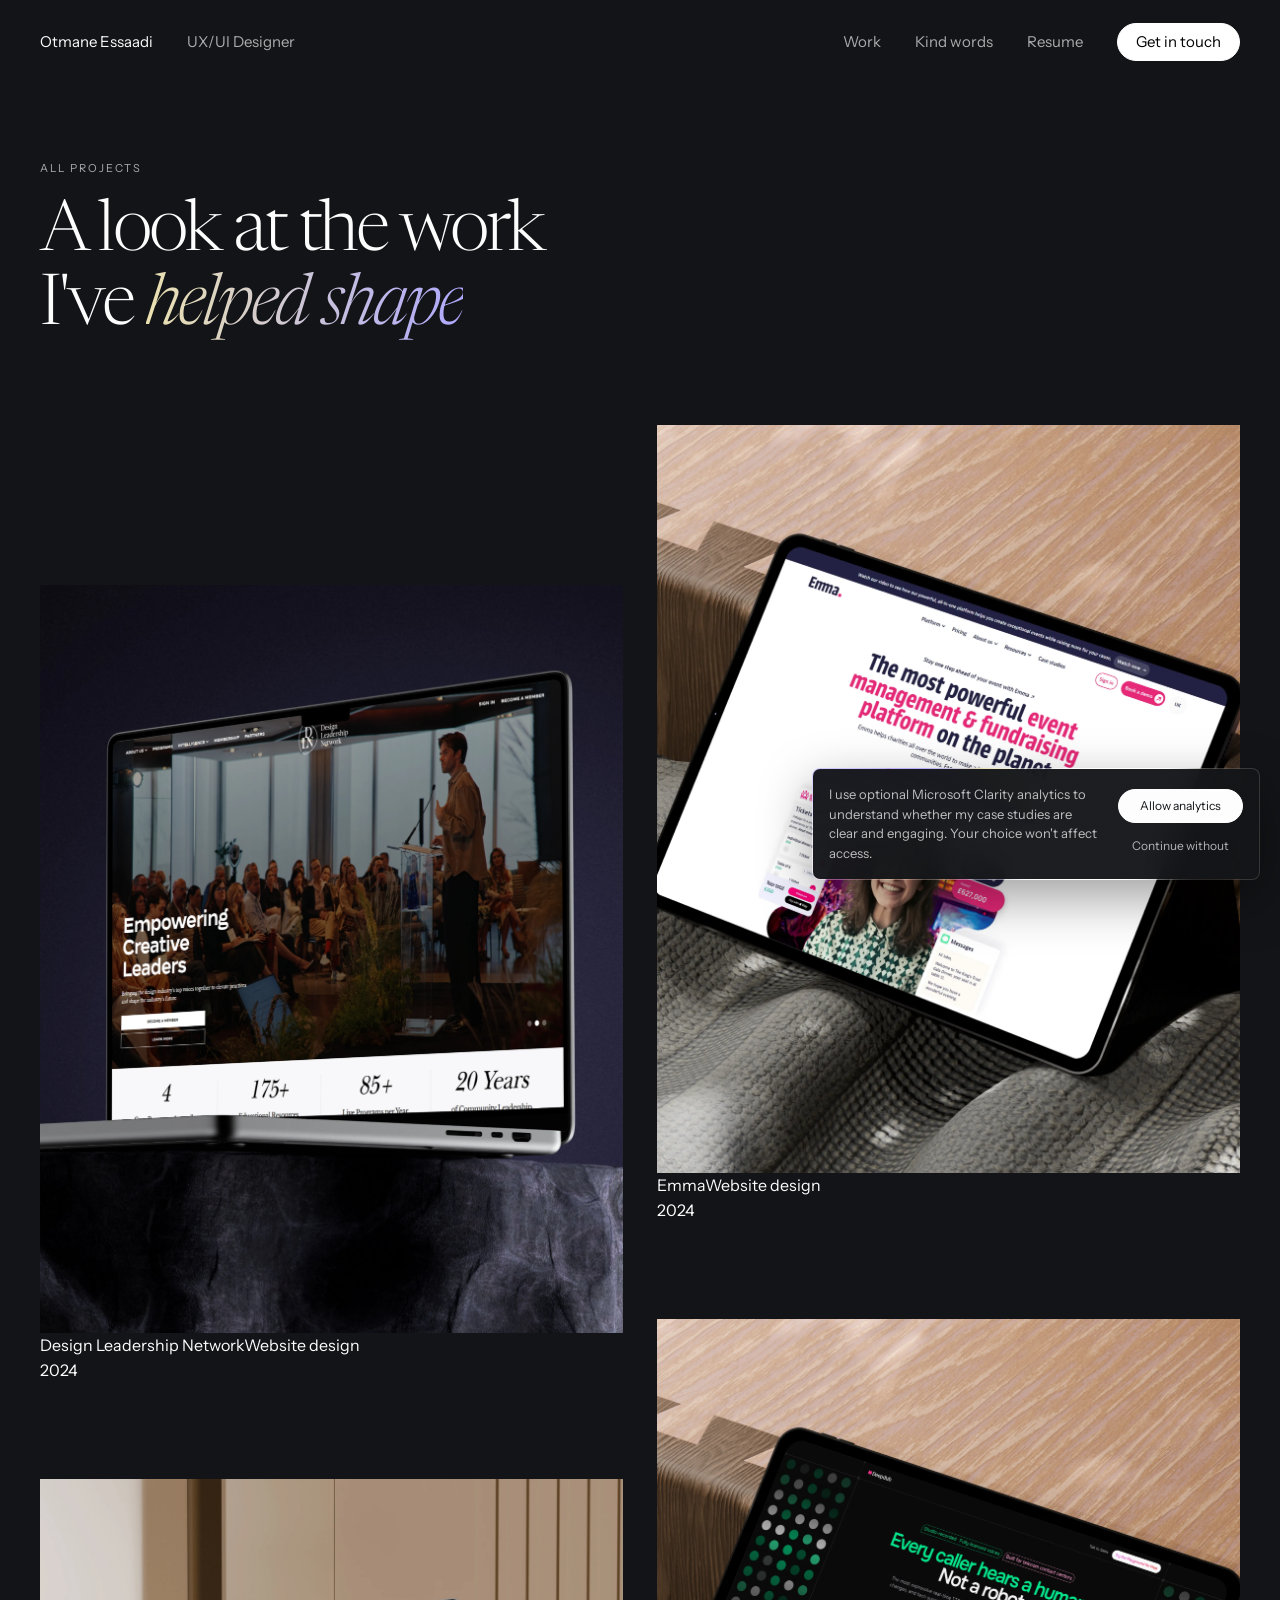
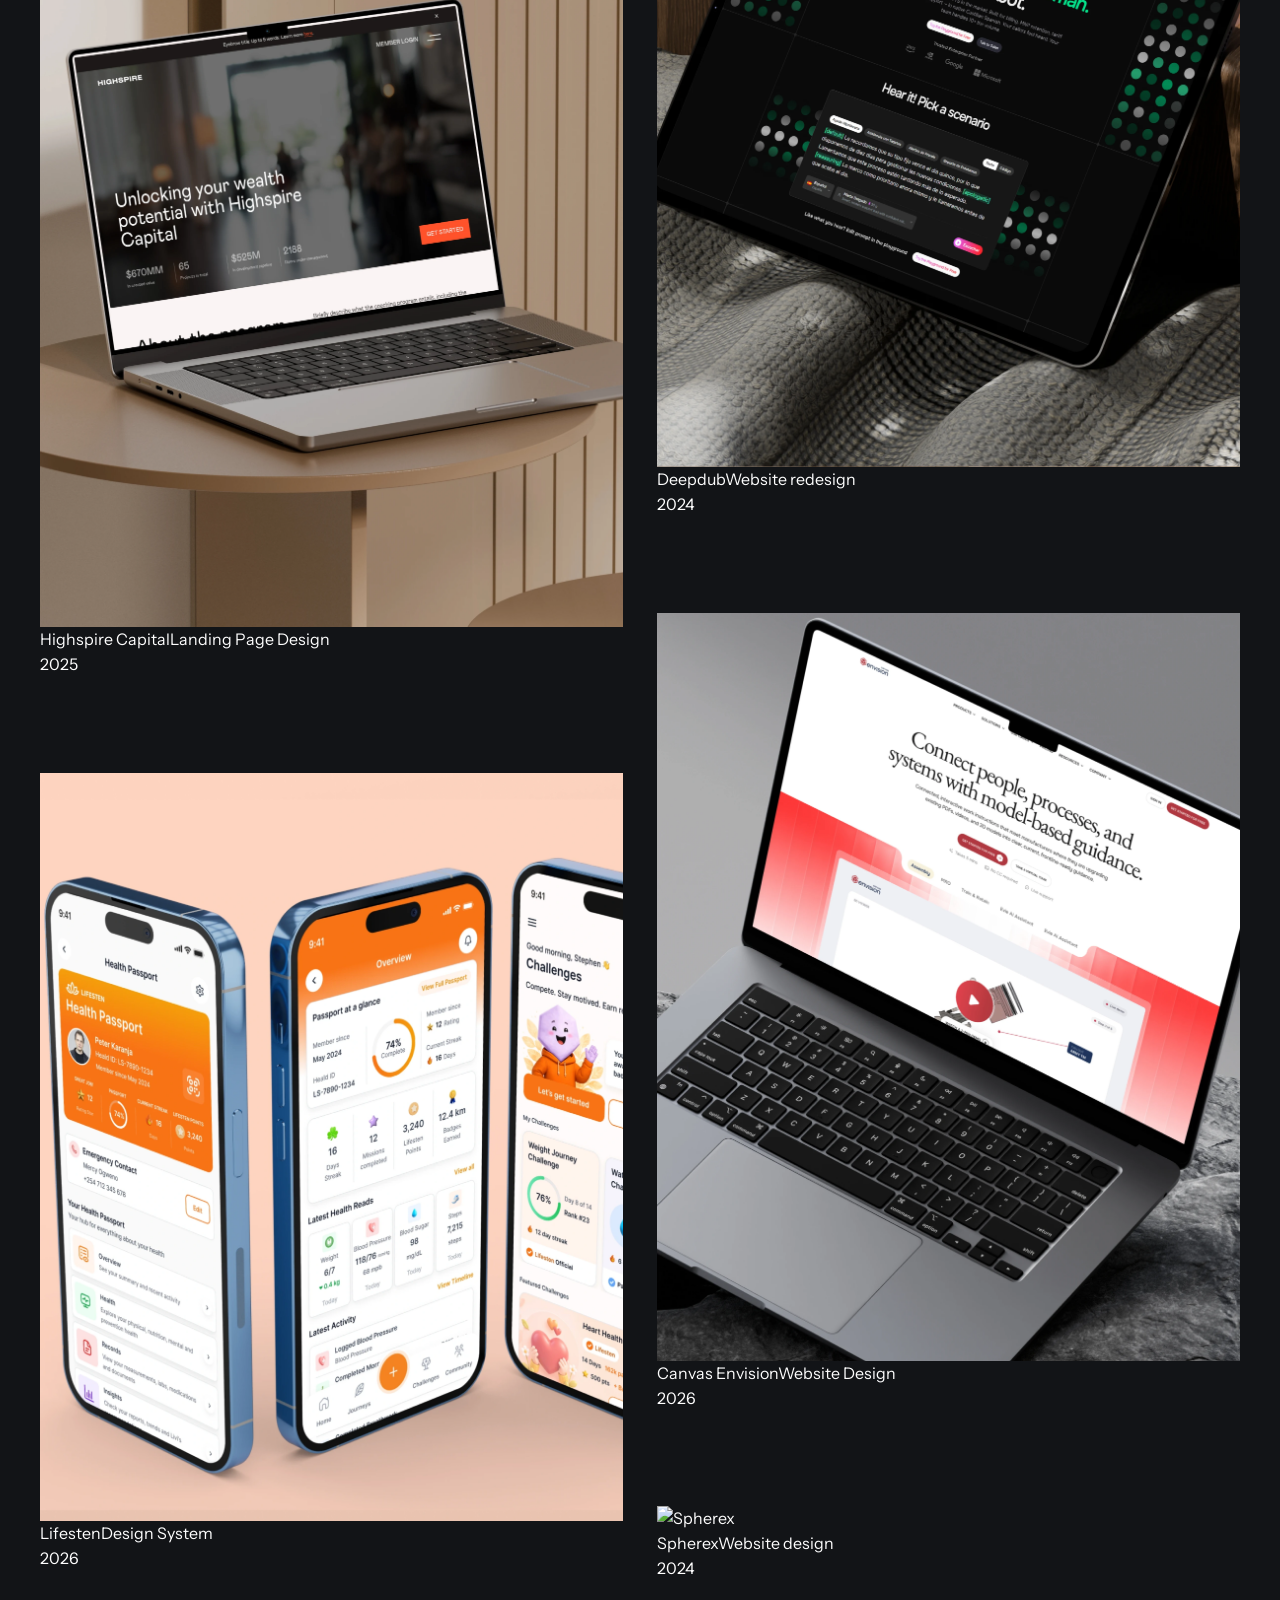
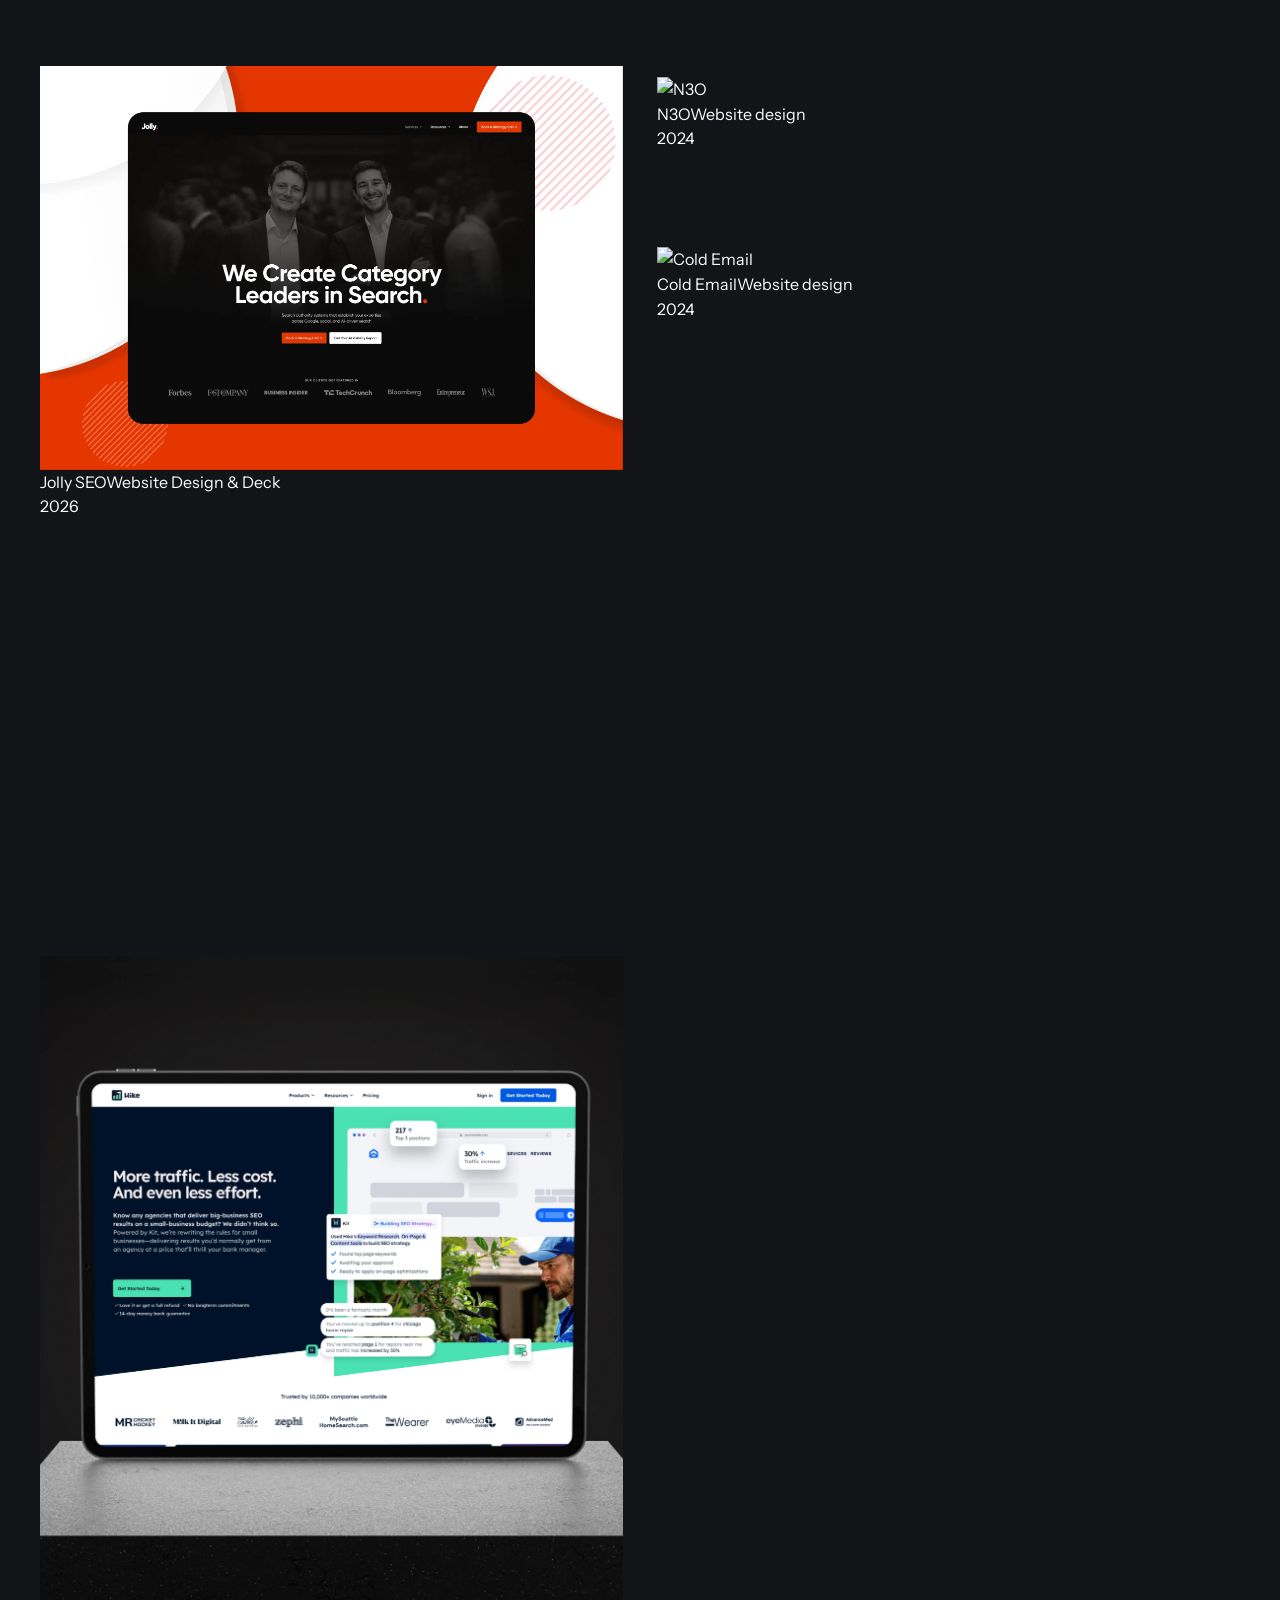
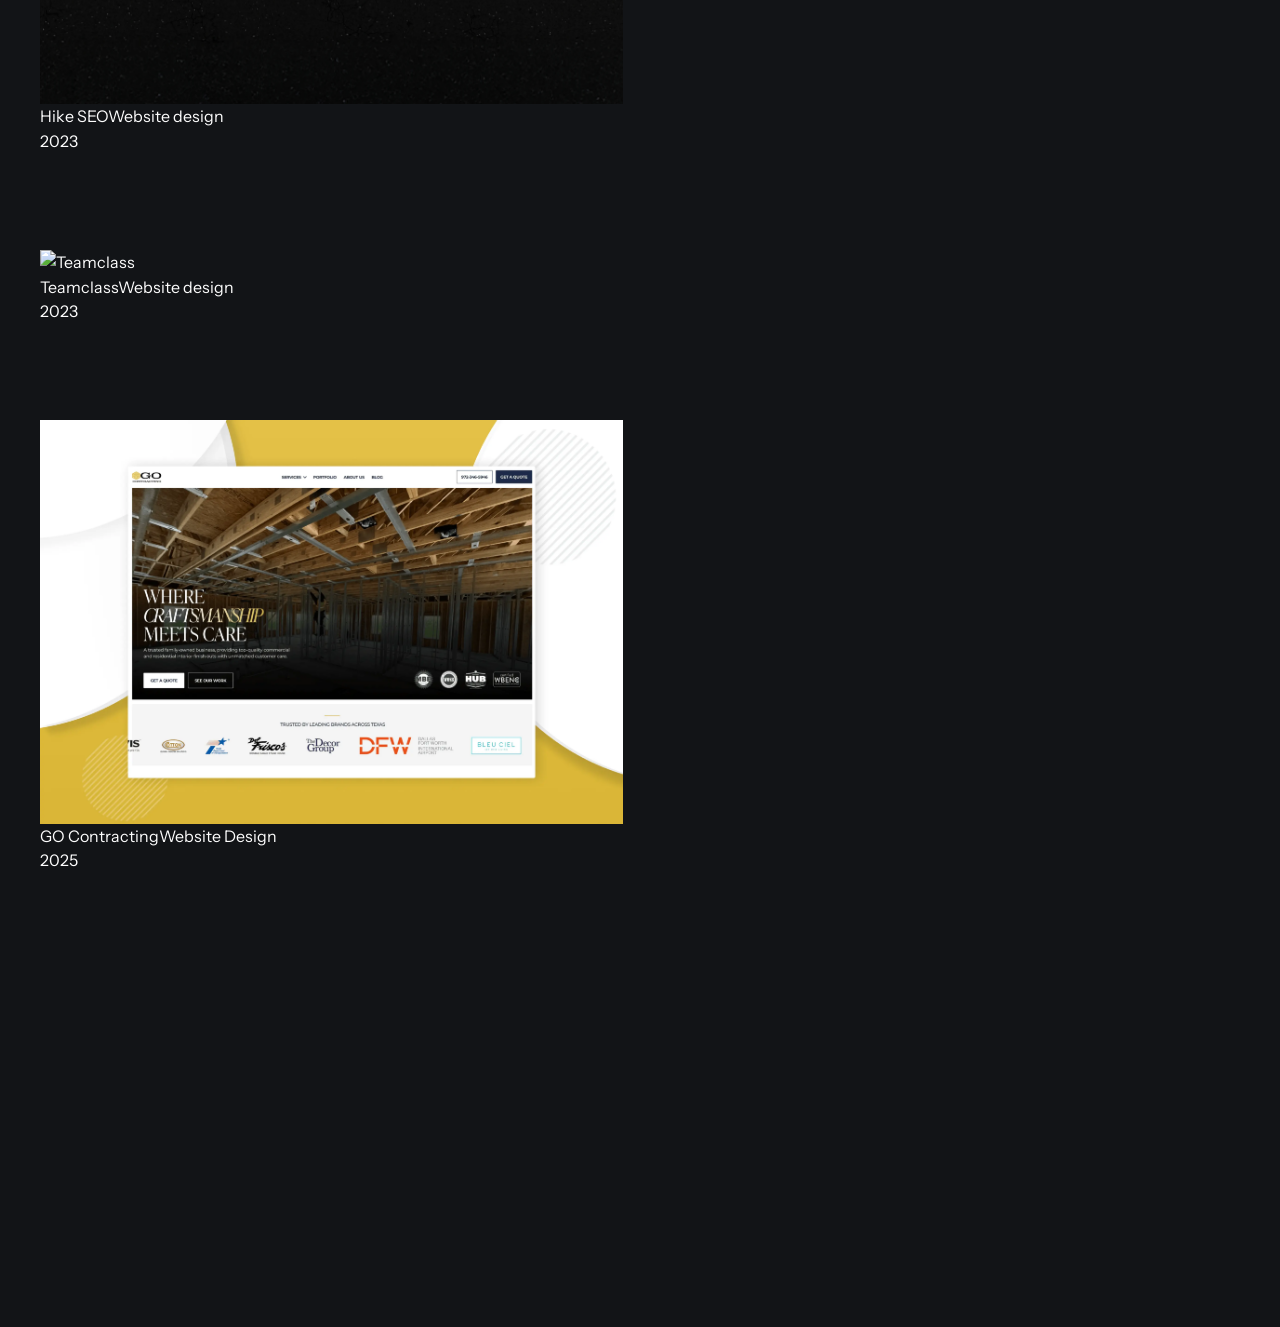
==== commit d8d33f0b: "Add full-width prose image support, apply to Lifesten sample screens - reformatProse can now pull an" ====
--- a/work.html
+++ b/work.html
@@ -174,15 +174,22 @@
         // Collect all content until next h2
         const title = el.outerHTML;
         let content = '';
+        let fullBlocks = [];
         i++;
         while(i < children.length && children[i].tagName !== 'H2'){
-          content += children[i].outerHTML;
+          const child = children[i];
+          if(child.classList && child.classList.contains('prose-row-break')){
+            fullBlocks.push(child.outerHTML);
+          } else {
+            content += child.outerHTML;
+          }
           i++;
         }
         out += '<div class="prose-row">'
           + '<div class="prose-row__title">'+title+'</div>'
           + '<div class="prose-row__content">'+content+'</div>'
           + '</div>';
+        fullBlocks.forEach(b => { out += '<div class="prose-row-full">'+b+'</div>'; });
       } else {
         out += el.outerHTML;
         i++;
--- a/assets/style.css
+++ b/assets/style.css
@@ -1298,6 +1298,10 @@
 .prose pre{background:#0f1419;color:#e7edf2;padding:20px 24px;border-radius:12px;overflow:auto;font-size:14px}
 .prose pre code{background:none;padding:0}
 .prose hr{border:none;border-top:1px solid var(--line);margin:2.5em 0}
+
+/* prose-row content that breaks out of the two-column grid to full width */
+.prose-row-full{margin:40px 0 0}
+.prose-row-full .prose-row-image{margin:0!important}
 
 /* prose — single captioned image row */
 .prose-row-image{margin:2em 0!important;overflow:hidden;background:transparent}
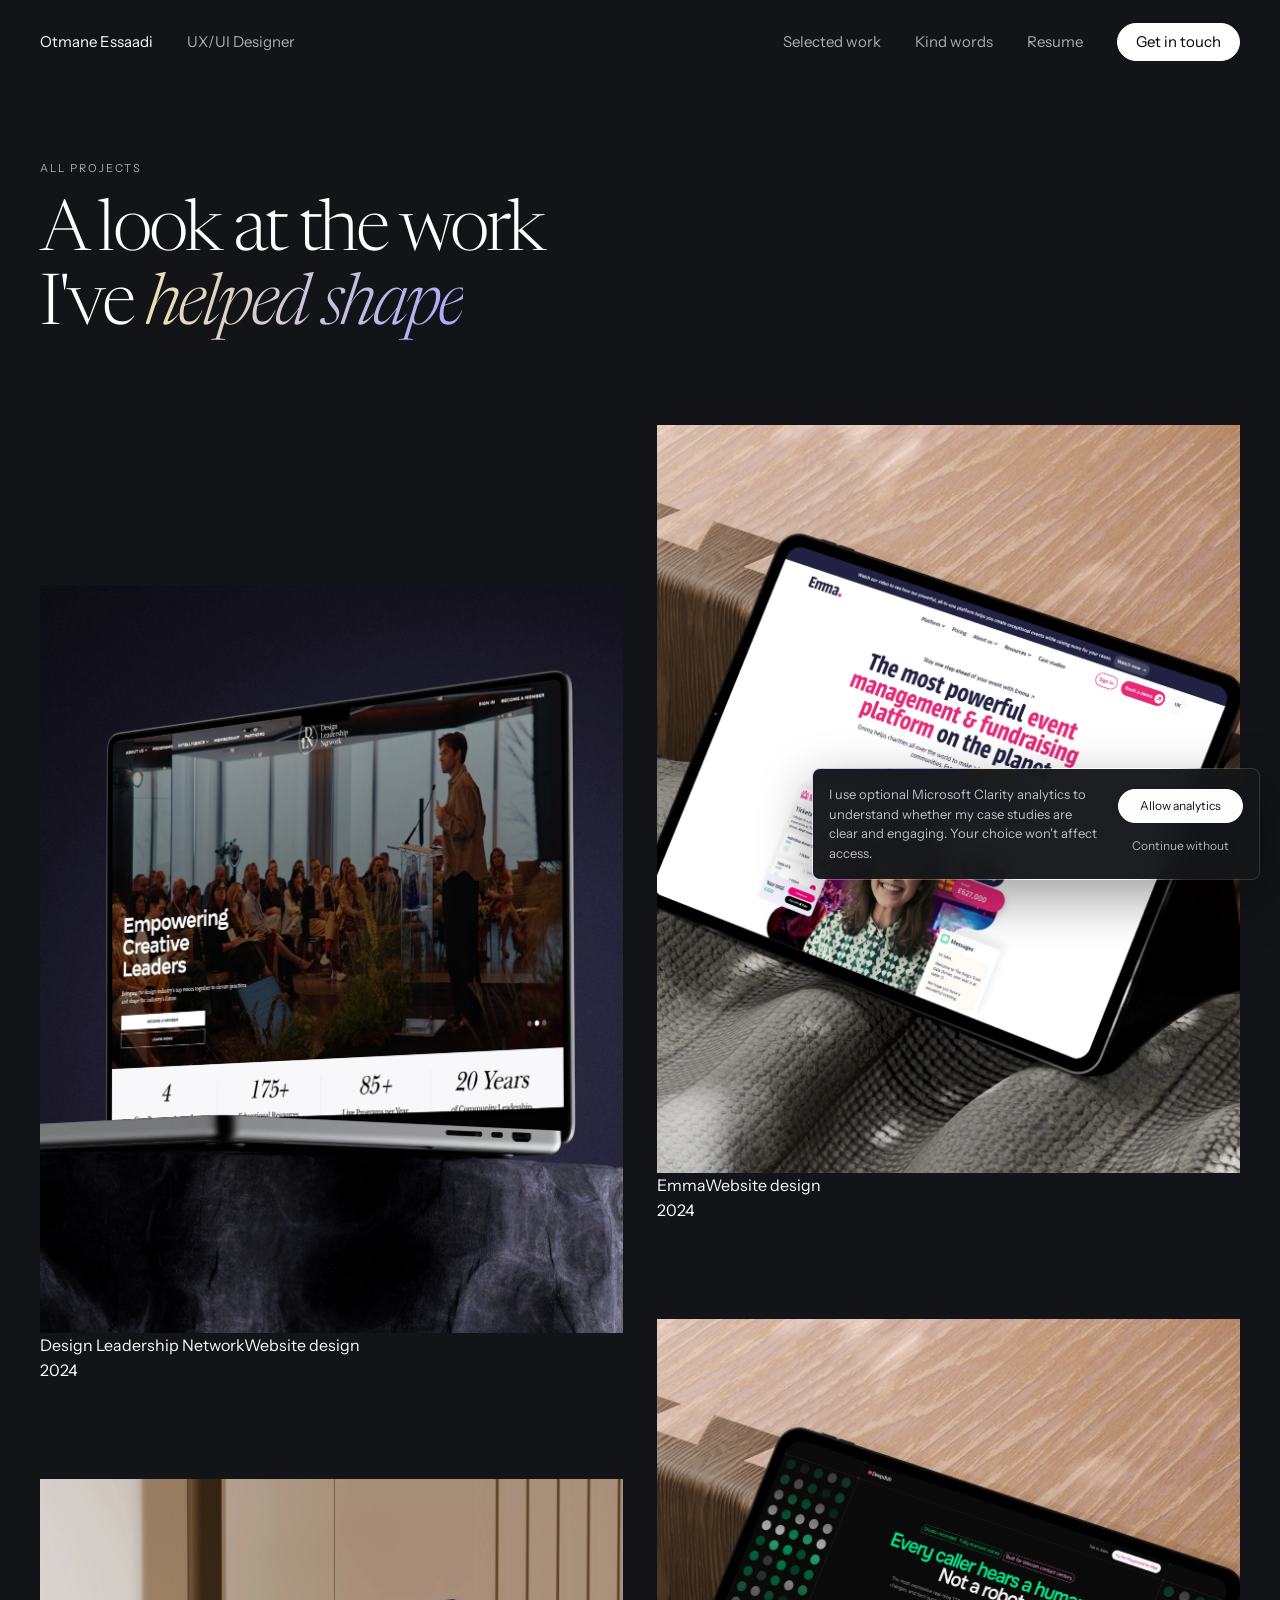
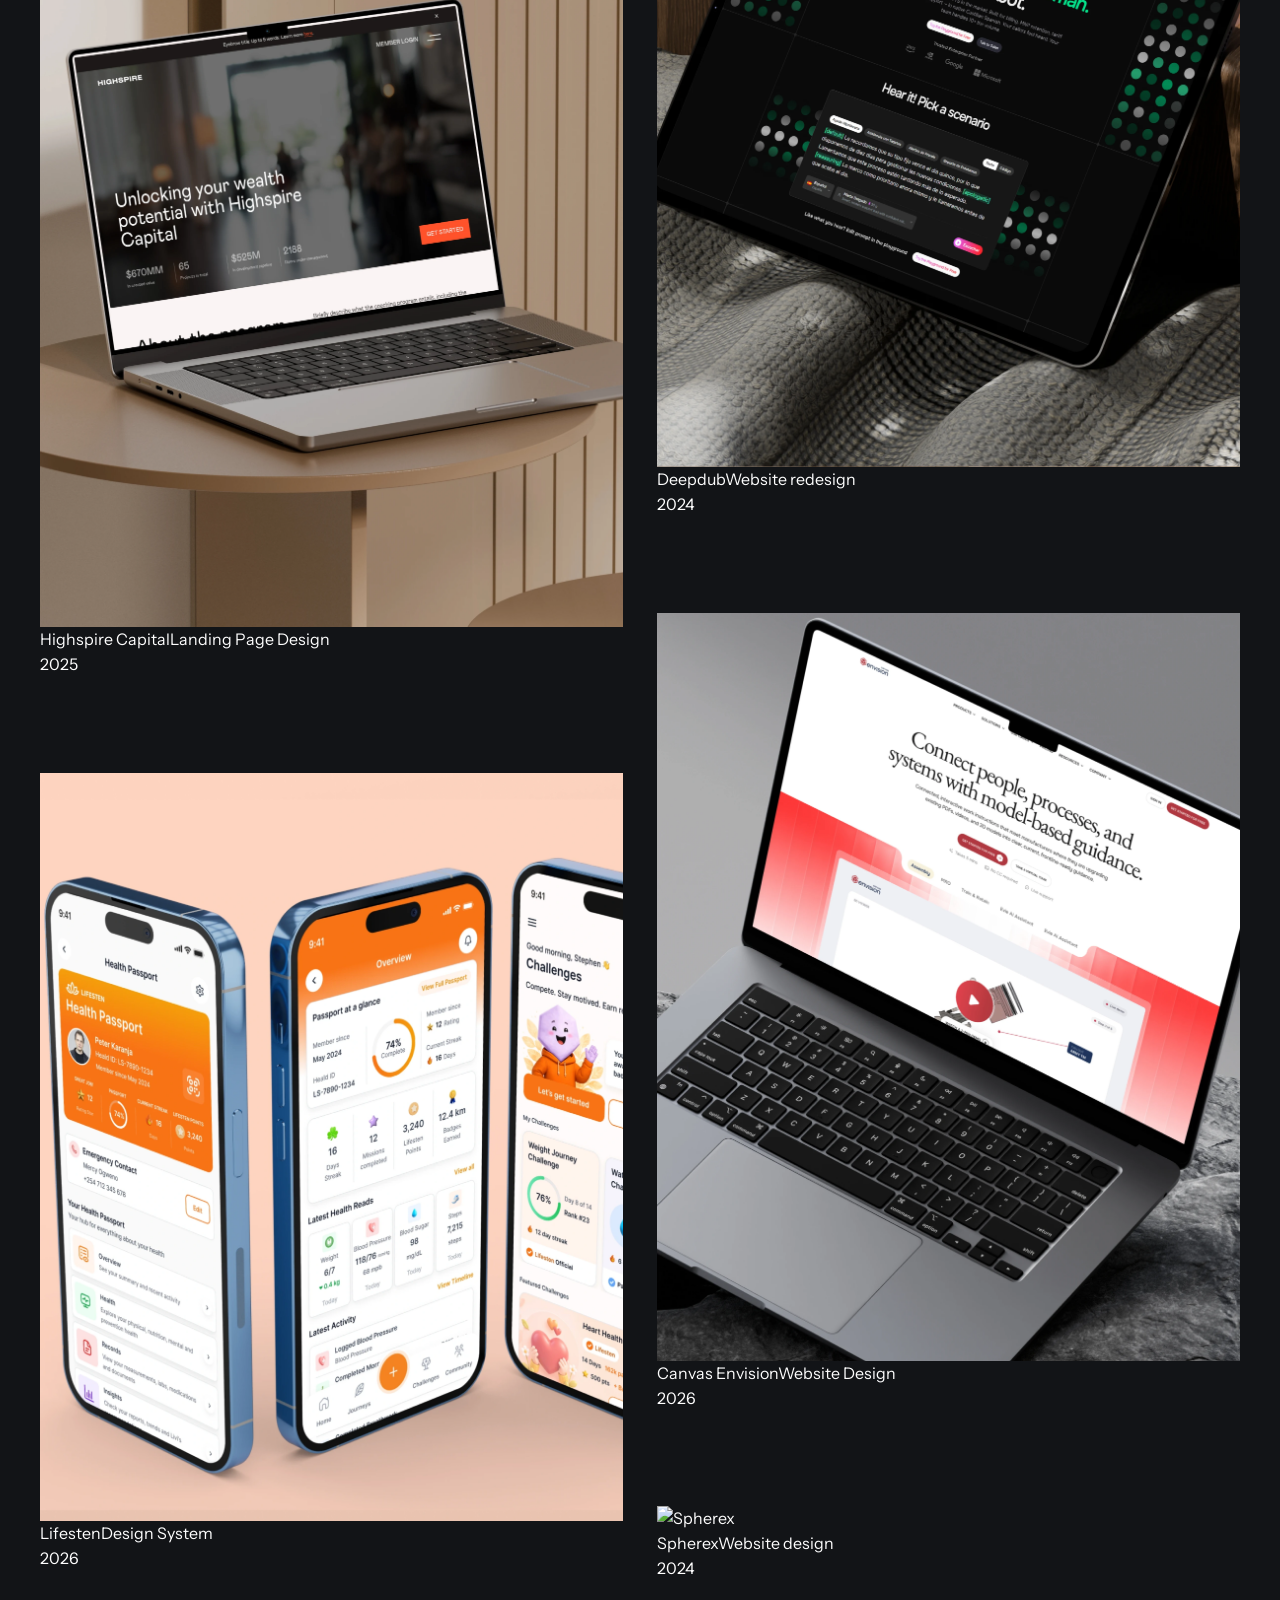
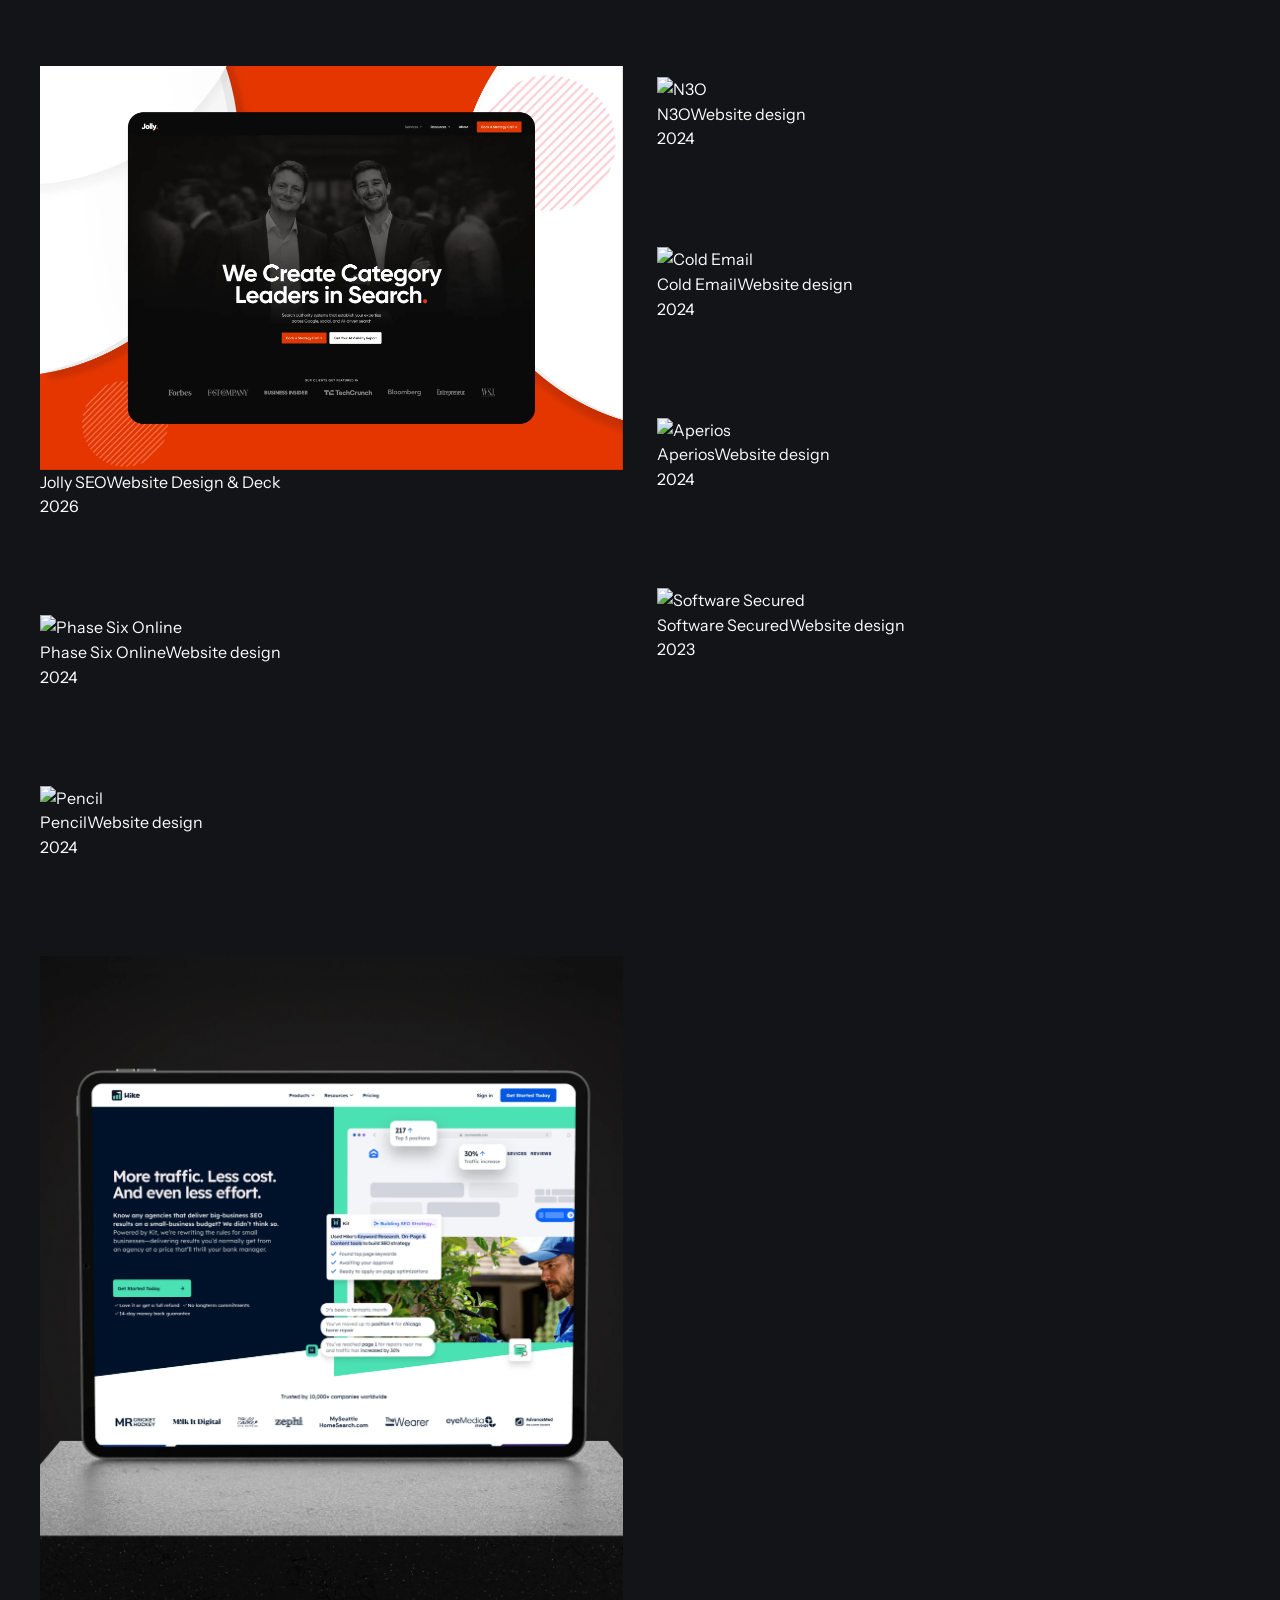
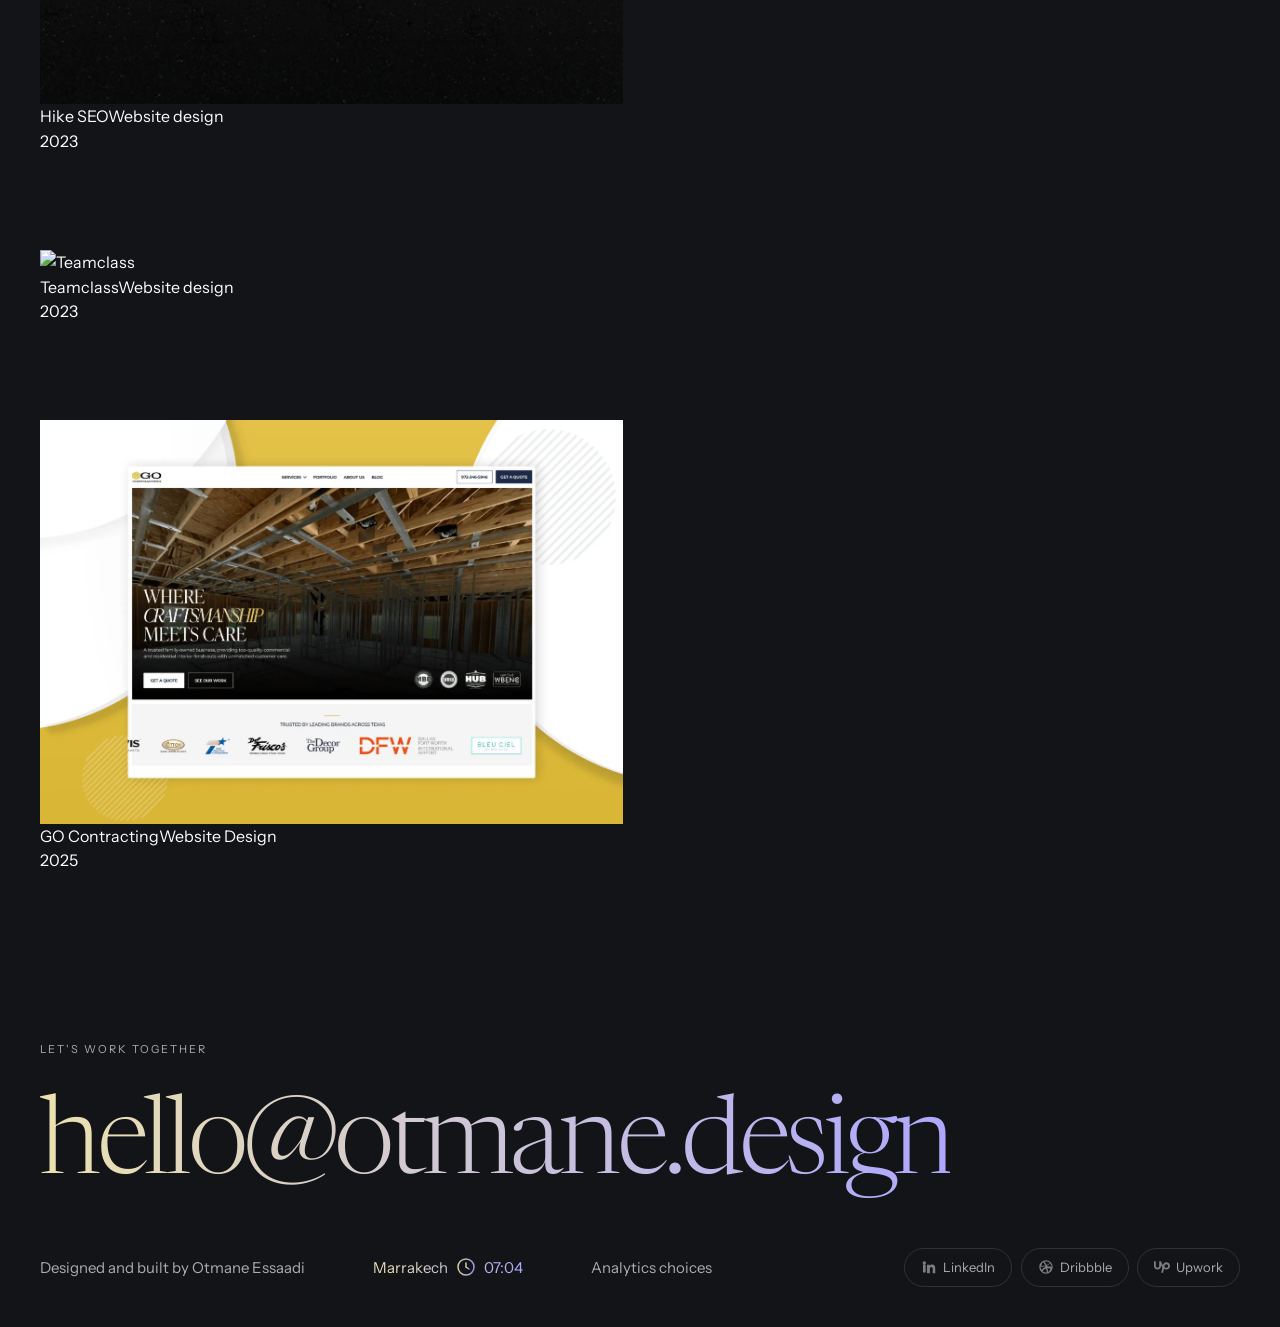
==== commit ba47fd62: "Build Lifesten as a static case-study page; nav and quote updates - New work/lifesten.html, matching" ====
--- a/work.html
+++ b/work.html
@@ -43,7 +43,7 @@
         <span class="nav__role" data-role-title></span>
       </div>
       <div class="nav__links">
-        <a href="work.html" class="nav__link--desktop">Work</a>
+        <a href="/#work" class="nav__link--desktop">Selected work</a>
         <a href="index.html#kindwords" class="nav__link--desktop">Kind words</a>
         <a href="#" class="nav__link--desktop" data-nav-resume>Resume</a>
         <a href="#" class="nav__cta" data-work-cta>Get in touch</a>
@@ -56,7 +56,7 @@
 
   <div class="mobile-menu" id="mobileMenu" aria-hidden="true">
     <div class="mobile-menu__links">
-      <a href="work.html">Work</a>
+      <a href="/#work">Selected work</a>
       <a href="index.html#kindwords">Kind words</a>
       <a href="#" data-mobile-resume>Resume</a>
     </div>
@@ -214,7 +214,7 @@
     const bodyHTML = p.body ? marked.parse(p.body) : '';
 
     // more projects
-    const STATIC_SLUGS = ['canvas-envision','deepdub','highspire','emma','hike-seo','design-leadership-network'];
+    const STATIC_SLUGS = ['canvas-envision','deepdub','highspire','emma','hike-seo','design-leadership-network','lifesten'];
     const others = allProjects.filter(x=>x.slug!==p.slug && x.featured).slice(0,3);
     const moreCards = others.map(op=>{
       const opHref = STATIC_SLUGS.indexOf(op.slug)>=0 ? '/work/'+op.slug : 'work.html#'+esc(op.slug||'');
@@ -268,7 +268,7 @@
     main.innerHTML =
       '<section class="cs-hero" data-reveal>'
       +   '<div class="cs-hero__wrap">'
-      +     '<a class="cs-back" href="work.html">← Back to all projects</a>'
+      +     '<a class="cs-back" href="/#work">← Back to all projects</a>'
       +     '<div class="cs-title-row">'
       +       '<h1 class="cs-title">'+esc(p.summary||p.title||'')+'</h1>'
       +       (p.liveUrl ? '<a class="cs-live-link" href="'+esc(p.liveUrl)+'" target="_blank" rel="noopener">Visit live website <span class="cs-live-arrow">↗</span></a>' : '')
@@ -288,7 +288,7 @@
   function renderWorkListing(projects, site){
     document.title = 'Work | '+(site.name||'');
     const main = document.getElementById('caseContent');
-    const STATIC = ['canvas-envision','deepdub','highspire','emma','hike-seo','design-leadership-network'];
+    const STATIC = ['canvas-envision','deepdub','highspire','emma','hike-seo','design-leadership-network','lifesten'];
 
     // Featured first, then rest
     const featured = projects.filter(p=>p.featured);
--- a/assets/style.css
+++ b/assets/style.css
@@ -1306,7 +1306,7 @@
 /* prose — single captioned image row */
 .prose-row-image{margin:2em 0!important;overflow:hidden;background:transparent}
 .prose-row-image img{display:block;width:100%;height:auto;margin:0}
-.prose-row-image figcaption{margin:12px 0 0;font-size:12px;line-height:1.4;color:rgba(253,253,253,.5)}
+.prose-row-image figcaption{margin:12px 0 0;font-size:12px;line-height:1.4;color:rgba(253,253,253,.5);text-align:center}
 
 /* prose — two-up captioned image pair */
 .prose-image-pair{
@@ -1317,7 +1317,7 @@
 }
 .prose-image-pair figure{margin:0;min-width:0}
 .prose-image-pair img{display:block;width:100%;height:auto;margin:0}
-.prose-image-pair figcaption{margin:12px 0 0;font-size:12px;line-height:1.4;color:rgba(253,253,253,.5)}
+.prose-image-pair figcaption{margin:12px 0 0;font-size:12px;line-height:1.4;color:rgba(253,253,253,.5);text-align:center}
 
 /* prose — stat cards (e.g. "Delivery scale") */
 .cs-stats{margin:2em 0!important}
@@ -2168,6 +2168,7 @@
   font-size:12px;
   line-height:1.4;
   color:rgba(253,253,253,.5);
+  text-align:center;
 }
 .canvas-case__workflow-row .prose-row__title h2{max-width:10ch}
 .canvas-case__workflows{
@@ -2255,6 +2256,7 @@
   font-size:12px;
   line-height:1.4;
   color:rgba(253,253,253,.5);
+  text-align:center;
 }
 .canvas-case__design-system img{
   clip-path:none;
